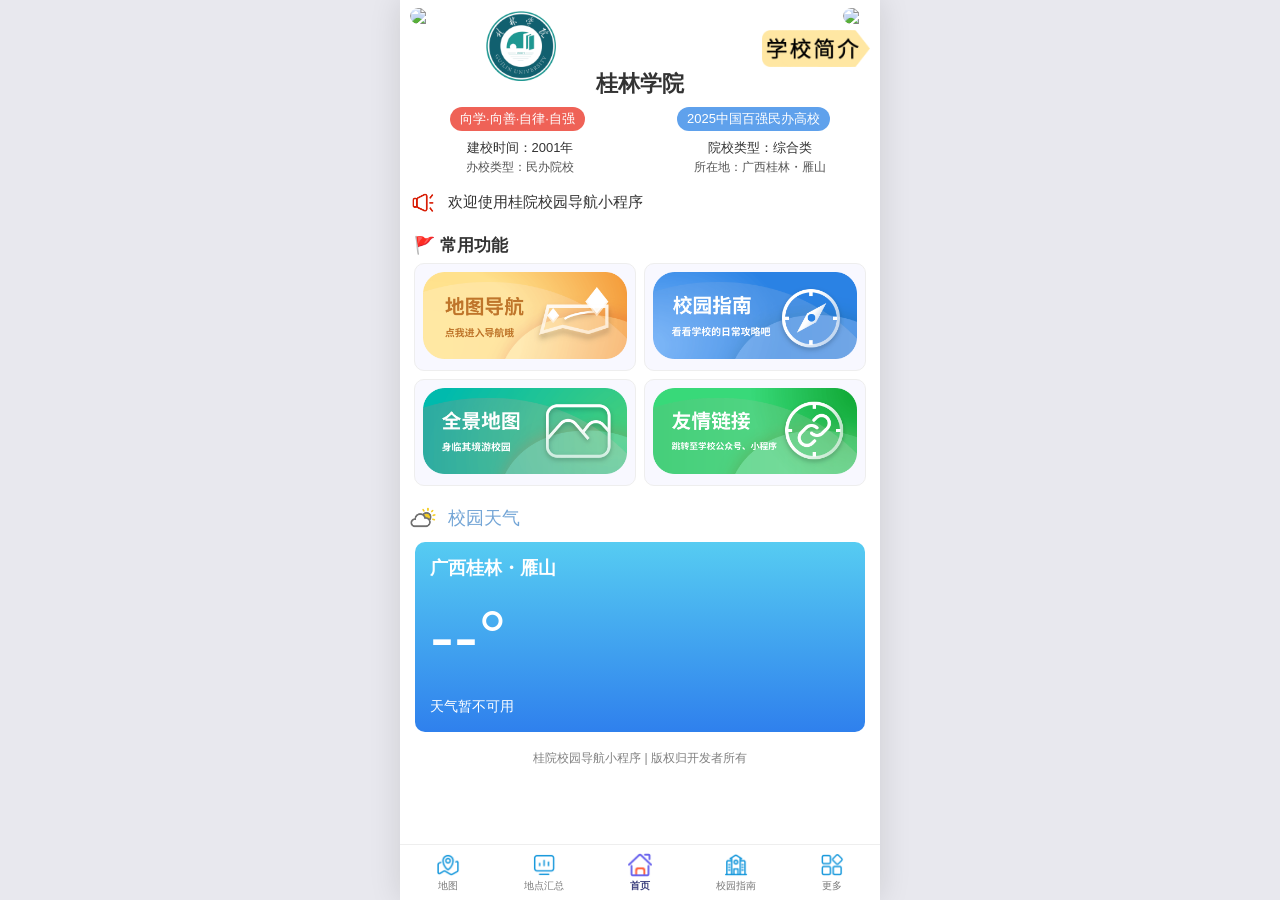
==== index.html @ 1ec39060 "Initial commit" ====
<!DOCTYPE html>
<html lang="zh-CN">
<head>
  <meta charset="UTF-8" />
  <meta name="viewport" content="width=device-width, initial-scale=1.0, maximum-scale=1.0, user-scalable=no" />
  <meta name="theme-color" content="#ffffff" />
  <title>桂院校园导航</title>
  <link rel="stylesheet" href="vendor/leaflet/leaflet.css" />
  <link rel="stylesheet" href="css/style.css" />
</head>
<body>
  <div id="app">
    <!-- ======================= 地图 Tab ======================= -->
    <section class="page page-map" id="page-map">
      <div class="map-top-card">
        <div class="map-top-left">
          <div class="map-field up">
            <span class="dot start"></span>
            <input class="map-input" id="mapStartInput" placeholder="当前地点/起点" readonly />
          </div>
          <div class="map-field">
            <span class="dot end"></span>
            <input class="map-input" id="mapEndInput" placeholder="请选择终点" readonly />
          </div>
        </div>
        <div class="map-top-middle">
          <button class="map-exchange" id="mapExchangeBtn" title="对调起点/终点">
            <img src="https://lbs.gtimg.com/visual/miniprogram-plugin/route-planning/assets/exchange.png" alt="交换" />
          </button>
        </div>
        <div class="map-top-right">
          <button class="map-route-btn" id="mapRouteBtn">路线</button>
        </div>
      </div>

      <!-- 校区切换 + 分类栏（无路线时） -->
      <div class="map-control" id="mapControl">
        <div class="map-campus-wrap" id="mapCampusWrap">
          <button class="picker" id="mapCampusBtn"></button>
        </div>
        <div class="map-categories" id="mapCategories"></div>
      </div>

      <!-- 出行方式（有路线时） -->
      <div class="map-modes" id="mapModes">
        <div class="mode" data-mode="walking">步行</div>
        <div class="mode" data-mode="bicycling">骑行</div>
        <div class="mode" data-mode="driving">驾车</div>
      </div>

      <!-- 地图容器 -->
      <div id="leafletMap"></div>

      <!-- 地图右侧按钮 -->
      <div class="map-right-tools">
        <div class="location" id="mapRestoreBtn" title="还原">
          <img src="assets/images/restore.png" alt="还原" />
        </div>
        <div class="location" id="mapLocationBtn" title="定位">
          <img src="assets/images/location.png" alt="定位" />
        </div>
        <button class="map-layer-toggle" id="mapLayerToggle" title="切换校园示意图/真实地图">示意图</button>
      </div>

      <!-- 底部按钮 -->
      <div class="map-bottom" id="mapBottomBtn"></div>
    </section>

    <!-- ======================= 地点汇总 Tab ======================= -->
    <section class="page page-site" id="page-site">
      <div class="site-campus" id="siteCampusWrap">
        <button class="picker" id="siteCampusBtn"></button>
      </div>
      <div class="site-body">
        <div class="site-left" id="siteLeft"></div>
        <div class="site-right">
          <div class="site-title">
            <img id="siteTitleIcon" src="assets/images/tag.png" alt="" />
            <span id="siteTitleText"></span>
          </div>
          <div class="site-content" id="siteContent"></div>
        </div>
      </div>
    </section>

    <!-- ======================= 首页 Tab ======================= -->
    <section class="page page-home" id="page-home">
      <div class="home-hero">
        <div class="home-swiper" id="homeSwiper"></div>
        <div class="home-hero-badge">
          <img class="home-logo" id="homeLogo" src="" alt="校徽" />
        </div>
        <div class="home-hero-label" id="homeLabel"></div>
        <div class="home-school-name" id="homeSchoolName"></div>
      </div>

      <div class="home-motto" id="homeMotto"></div>

      <div class="home-info" id="homeInfo"></div>

      <div class="home-banner" id="homeBanner"></div>

      <div class="home-card">
        <div class="home-card-title">🚩 常用功能</div>
        <div class="home-functions" id="homeFunctions"></div>
      </div>

      <div class="home-banner" id="homeWeatherTitle"></div>

      <div class="home-card">
        <div class="weather-card" id="weatherCard"></div>
      </div>

      <div class="home-footer" id="homeFooter"></div>
    </section>

    <!-- ======================= 校园指南 Tab ======================= -->
    <section class="page page-school" id="page-school">
      <div class="school-list" id="schoolList"></div>
    </section>

    <!-- ======================= 更多 Tab ======================= -->
    <section class="page page-more" id="page-more">
      <div class="more-wrap">
        <div class="more-profile">
          <div class="more-profile-card">
            <div class="more-avatar"><img src="assets/images/hat.png" alt="头像" /></div>
            <div class="more-info">
              <div class="more-name" id="moreName"></div>
              <div class="more-welcome">欢迎使用校园导航小程序</div>
            </div>
          </div>
        </div>

        <div class="more-menu" id="moreMenu"></div>

        <div class="more-footer">桂院校园导航&ensp;|&ensp;版权归开发者所有</div>
      </div>
    </section>

    <!-- ======================= 子页面（覆盖层） ======================= -->
    <section class="subpage" id="page-search">
      <div class="sub-nav">
        <button class="back" data-back>‹</button>
        <span class="sub-title">搜索地点</span>
      </div>
      <div class="search-root" id="searchRoot"></div>
      <div class="search-history" id="searchHistory"></div>
      <div class="search-result" id="searchResult"></div>
    </section>

    <section class="subpage" id="page-instruction">
      <div class="sub-nav">
        <button class="back" data-back>‹</button>
        <span class="sub-title">使用说明</span>
      </div>
      <div class="instruction-body" id="instructionBody"></div>
    </section>

    <section class="subpage" id="page-introduction">
      <div class="sub-nav">
        <button class="back" data-back>‹</button>
        <span class="sub-title">学校简介</span>
      </div>
      <div class="introduction-body" id="introductionBody"></div>
    </section>

    <section class="subpage" id="page-pano">
      <div class="sub-nav">
        <button class="back" data-back>‹</button>
        <span class="sub-title">全景地图</span>
      </div>
      <div class="pano-body" id="panoBody"></div>
    </section>

    <section class="subpage" id="page-guidance">
      <div class="sub-nav">
        <button class="back" data-back>‹</button>
        <span class="sub-title">校园指南</span>
      </div>
      <div class="guidance-body" id="guidanceBody"></div>
    </section>

    <section class="subpage" id="page-statement">
      <div class="sub-nav">
        <button class="back" data-back>‹</button>
        <span class="sub-title">软件声明</span>
      </div>
      <div class="statement-body" id="statementBody"></div>
    </section>

    <!-- 底部 TabBar -->
    <nav class="tabbar" id="tabbar">
      <a class="tab-item" data-route="#/map">
        <img class="tab-icon" src="assets/images/tabbar/icon_map.png" data-alt="assets/images/tabbar/icon_map_HL.png" alt="地图" /><span>地图</span>
      </a>
      <a class="tab-item" data-route="#/site">
        <img class="tab-icon" src="assets/images/tabbar/icon_collection.png" data-alt="assets/images/tabbar/icon_collection_HL.png" alt="地点汇总" /><span>地点汇总</span>
      </a>
      <a class="tab-item" data-route="#/home">
        <img class="tab-icon" src="assets/images/tabbar/icon_home.png" data-alt="assets/images/tabbar/icon_home_HL.png" alt="首页" /><span>首页</span>
      </a>
      <a class="tab-item" data-route="#/school">
        <img class="tab-icon" src="assets/images/tabbar/icon_school.png" data-alt="assets/images/tabbar/icon_school_HL.png" alt="校园指南" /><span>校园指南</span>
      </a>
      <a class="tab-item" data-route="#/more">
        <img class="tab-icon" src="assets/images/tabbar/icon_more.png" data-alt="assets/images/tabbar/icon_more_HL.png" alt="更多" /><span>更多</span>
      </a>
    </nav>

    <!-- 弹窗 -->
    <div class="modal-mask" id="modalMask">
      <div class="modal" id="modalBox">
        <div class="modal-header">
          <span id="modalTitle"></span>
        </div>
        <div class="modal-body" id="modalBody"></div>
        <div class="modal-footer" id="modalFooter"></div>
      </div>
    </div>

    <!-- 轻提示 toast -->
    <div class="toast" id="toast"></div>
  </div>

  <script src="vendor/leaflet/leaflet.js"></script>
  <script src="js/data.js"></script>
  <script src="js/app.js"></script>
</body>
</html>
---- vendor/leaflet/leaflet.css ----
/* required styles */

.leaflet-pane,
.leaflet-tile,
.leaflet-marker-icon,
.leaflet-marker-shadow,
.leaflet-tile-container,
.leaflet-pane > svg,
.leaflet-pane > canvas,
.leaflet-zoom-box,
.leaflet-image-layer,
.leaflet-layer {
	position: absolute;
	left: 0;
	top: 0;
	}
.leaflet-container {
	overflow: hidden;
	}
.leaflet-tile,
.leaflet-marker-icon,
.leaflet-marker-shadow {
	-webkit-user-select: none;
	   -moz-user-select: none;
	        user-select: none;
	  -webkit-user-drag: none;
	}
/* Prevents IE11 from highlighting tiles in blue */
.leaflet-tile::selection {
	background: transparent;
}
/* Safari renders non-retina tile on retina better with this, but Chrome is worse */
.leaflet-safari .leaflet-tile {
	image-rendering: -webkit-optimize-contrast;
	}
/* hack that prevents hw layers "stretching" when loading new tiles */
.leaflet-safari .leaflet-tile-container {
	width: 1600px;
	height: 1600px;
	-webkit-transform-origin: 0 0;
	}
.leaflet-marker-icon,
.leaflet-marker-shadow {
	display: block;
	}
/* .leaflet-container svg: reset svg max-width decleration shipped in Joomla! (joomla.org) 3.x */
/* .leaflet-container img: map is broken in FF if you have max-width: 100% on tiles */
.leaflet-container .leaflet-overlay-pane svg {
	max-width: none !important;
	max-height: none !important;
	}
.leaflet-container .leaflet-marker-pane img,
.leaflet-container .leaflet-shadow-pane img,
.leaflet-container .leaflet-tile-pane img,
.leaflet-container img.leaflet-image-layer,
.leaflet-container .leaflet-tile {
	max-width: none !important;
	max-height: none !important;
	width: auto;
	padding: 0;
	}

.leaflet-container img.leaflet-tile {
	/* See: https://bugs.chromium.org/p/chromium/issues/detail?id=600120 */
	mix-blend-mode: plus-lighter;
}

.leaflet-container.leaflet-touch-zoom {
	-ms-touch-action: pan-x pan-y;
	touch-action: pan-x pan-y;
	}
.leaflet-container.leaflet-touch-drag {
	-ms-touch-action: pinch-zoom;
	/* Fallback for FF which doesn't support pinch-zoom */
	touch-action: none;
	touch-action: pinch-zoom;
}
.leaflet-container.leaflet-touch-drag.leaflet-touch-zoom {
	-ms-touch-action: none;
	touch-action: none;
}
.leaflet-container {
	-webkit-tap-highlight-color: transparent;
}
.leaflet-container a {
	-webkit-tap-highlight-color: rgba(51, 181, 229, 0.4);
}
.leaflet-tile {
	filter: inherit;
	visibility: hidden;
	}
.leaflet-tile-loaded {
	visibility: inherit;
	}
.leaflet-zoom-box {
	width: 0;
	height: 0;
	-moz-box-sizing: border-box;
	     box-sizing: border-box;
	z-index: 800;
	}
/* workaround for https://bugzilla.mozilla.org/show_bug.cgi?id=888319 */
.leaflet-overlay-pane svg {
	-moz-user-select: none;
	}

.leaflet-pane         { z-index: 400; }

.leaflet-tile-pane    { z-index: 200; }
.leaflet-overlay-pane { z-index: 400; }
.leaflet-shadow-pane  { z-index: 500; }
.leaflet-marker-pane  { z-index: 600; }
.leaflet-tooltip-pane   { z-index: 650; }
.leaflet-popup-pane   { z-index: 700; }

.leaflet-map-pane canvas { z-index: 100; }
.leaflet-map-pane svg    { z-index: 200; }

.leaflet-vml-shape {
	width: 1px;
	height: 1px;
	}
.lvml {
	behavior: url(#default#VML);
	display: inline-block;
	position: absolute;
	}


/* control positioning */

.leaflet-control {
	position: relative;
	z-index: 800;
	pointer-events: visiblePainted; /* IE 9-10 doesn't have auto */
	pointer-events: auto;
	}
.leaflet-top,
.leaflet-bottom {
	position: absolute;
	z-index: 1000;
	pointer-events: none;
	}
.leaflet-top {
	top: 0;
	}
.leaflet-right {
	right: 0;
	}
.leaflet-bottom {
	bottom: 0;
	}
.leaflet-left {
	left: 0;
	}
.leaflet-control {
	float: left;
	clear: both;
	}
.leaflet-right .leaflet-control {
	float: right;
	}
.leaflet-top .leaflet-control {
	margin-top: 10px;
	}
.leaflet-bottom .leaflet-control {
	margin-bottom: 10px;
	}
.leaflet-left .leaflet-control {
	margin-left: 10px;
	}
.leaflet-right .leaflet-control {
	margin-right: 10px;
	}


/* zoom and fade animations */

.leaflet-fade-anim .leaflet-popup {
	opacity: 0;
	-webkit-transition: opacity 0.2s linear;
	   -moz-transition: opacity 0.2s linear;
	        transition: opacity 0.2s linear;
	}
.leaflet-fade-anim .leaflet-map-pane .leaflet-popup {
	opacity: 1;
	}
.leaflet-zoom-animated {
	-webkit-transform-origin: 0 0;
	    -ms-transform-origin: 0 0;
	        transform-origin: 0 0;
	}
svg.leaflet-zoom-animated {
	will-change: transform;
}

.leaflet-zoom-anim .leaflet-zoom-animated {
	-webkit-transition: -webkit-transform 0.25s cubic-bezier(0,0,0.25,1);
	   -moz-transition:    -moz-transform 0.25s cubic-bezier(0,0,0.25,1);
	        transition:         transform 0.25s cubic-bezier(0,0,0.25,1);
	}
.leaflet-zoom-anim .leaflet-tile,
.leaflet-pan-anim .leaflet-tile {
	-webkit-transition: none;
	   -moz-transition: none;
	        transition: none;
	}

.leaflet-zoom-anim .leaflet-zoom-hide {
	visibility: hidden;
	}


/* cursors */

.leaflet-interactive {
	cursor: pointer;
	}
.leaflet-grab {
	cursor: -webkit-grab;
	cursor:    -moz-grab;
	cursor:         grab;
	}
.leaflet-crosshair,
.leaflet-crosshair .leaflet-interactive {
	cursor: crosshair;
	}
.leaflet-popup-pane,
.leaflet-control {
	cursor: auto;
	}
.leaflet-dragging .leaflet-grab,
.leaflet-dragging .leaflet-grab .leaflet-interactive,
.leaflet-dragging .leaflet-marker-draggable {
	cursor: move;
	cursor: -webkit-grabbing;
	cursor:    -moz-grabbing;
	cursor:         grabbing;
	}

/* marker & overlays interactivity */
.leaflet-marker-icon,
.leaflet-marker-shadow,
.leaflet-image-layer,
.leaflet-pane > svg path,
.leaflet-tile-container {
	pointer-events: none;
	}

.leaflet-marker-icon.leaflet-interactive,
.leaflet-image-layer.leaflet-interactive,
.leaflet-pane > svg path.leaflet-interactive,
svg.leaflet-image-layer.leaflet-interactive path {
	pointer-events: visiblePainted; /* IE 9-10 doesn't have auto */
	pointer-events: auto;
	}

/* visual tweaks */

.leaflet-container {
	background: #ddd;
	outline-offset: 1px;
	}
.leaflet-container a {
	color: #0078A8;
	}
.leaflet-zoom-box {
	border: 2px dotted #38f;
	background: rgba(255,255,255,0.5);
	}


/* general typography */
.leaflet-container {
	font-family: "Helvetica Neue", Arial, Helvetica, sans-serif;
	font-size: 12px;
	font-size: 0.75rem;
	line-height: 1.5;
	}


/* general toolbar styles */

.leaflet-bar {
	box-shadow: 0 1px 5px rgba(0,0,0,0.65);
	border-radius: 4px;
	}
.leaflet-bar a {
	background-color: #fff;
	border-bottom: 1px solid #ccc;
	width: 26px;
	height: 26px;
	line-height: 26px;
	display: block;
	text-align: center;
	text-decoration: none;
	color: black;
	}
.leaflet-bar a,
.leaflet-control-layers-toggle {
	background-position: 50% 50%;
	background-repeat: no-repeat;
	display: block;
	}
.leaflet-bar a:hover,
.leaflet-bar a:focus {
	background-color: #f4f4f4;
	}
.leaflet-bar a:first-child {
	border-top-left-radius: 4px;
	border-top-right-radius: 4px;
	}
.leaflet-bar a:last-child {
	border-bottom-left-radius: 4px;
	border-bottom-right-radius: 4px;
	border-bottom: none;
	}
.leaflet-bar a.leaflet-disabled {
	cursor: default;
	background-color: #f4f4f4;
	color: #bbb;
	}

.leaflet-touch .leaflet-bar a {
	width: 30px;
	height: 30px;
	line-height: 30px;
	}
.leaflet-touch .leaflet-bar a:first-child {
	border-top-left-radius: 2px;
	border-top-right-radius: 2px;
	}
.leaflet-touch .leaflet-bar a:last-child {
	border-bottom-left-radius: 2px;
	border-bottom-right-radius: 2px;
	}

/* zoom control */

.leaflet-control-zoom-in,
.leaflet-control-zoom-out {
	font: bold 18px 'Lucida Console', Monaco, monospace;
	text-indent: 1px;
	}

.leaflet-touch .leaflet-control-zoom-in, .leaflet-touch .leaflet-control-zoom-out  {
	font-size: 22px;
	}


/* layers control */

.leaflet-control-layers {
	box-shadow: 0 1px 5px rgba(0,0,0,0.4);
	background: #fff;
	border-radius: 5px;
	}
.leaflet-control-layers-toggle {
	background-image: url(images/layers.png);
	width: 36px;
	height: 36px;
	}
.leaflet-retina .leaflet-control-layers-toggle {
	background-image: url(images/layers-2x.png);
	background-size: 26px 26px;
	}
.leaflet-touch .leaflet-control-layers-toggle {
	width: 44px;
	height: 44px;
	}
.leaflet-control-layers .leaflet-control-layers-list,
.leaflet-control-layers-expanded .leaflet-control-layers-toggle {
	display: none;
	}
.leaflet-control-layers-expanded .leaflet-control-layers-list {
	display: block;
	position: relative;
	}
.leaflet-control-layers-expanded {
	padding: 6px 10px 6px 6px;
	color: #333;
	background: #fff;
	}
.leaflet-control-layers-scrollbar {
	overflow-y: scroll;
	overflow-x: hidden;
	padding-right: 5px;
	}
.leaflet-control-layers-selector {
	margin-top: 2px;
	position: relative;
	top: 1px;
	}
.leaflet-control-layers label {
	display: block;
	font-size: 13px;
	font-size: 1.08333em;
	}
.leaflet-control-layers-separator {
	height: 0;
	border-top: 1px solid #ddd;
	margin: 5px -10px 5px -6px;
	}

/* Default icon URLs */
.leaflet-default-icon-path { /* used only in path-guessing heuristic, see L.Icon.Default */
	background-image: url(images/marker-icon.png);
	}


/* attribution and scale controls */

.leaflet-container .leaflet-control-attribution {
	background: #fff;
	background: rgba(255, 255, 255, 0.8);
	margin: 0;
	}
.leaflet-control-attribution,
.leaflet-control-scale-line {
	padding: 0 5px;
	color: #333;
	line-height: 1.4;
	}
.leaflet-control-attribution a {
	text-decoration: none;
	}
.leaflet-control-attribution a:hover,
.leaflet-control-attribution a:focus {
	text-decoration: underline;
	}
.leaflet-attribution-flag {
	display: inline !important;
	vertical-align: baseline !important;
	width: 1em;
	height: 0.6669em;
	}
.leaflet-left .leaflet-control-scale {
	margin-left: 5px;
	}
.leaflet-bottom .leaflet-control-scale {
	margin-bottom: 5px;
	}
.leaflet-control-scale-line {
	border: 2px solid #777;
	border-top: none;
	line-height: 1.1;
	padding: 2px 5px 1px;
	white-space: nowrap;
	-moz-box-sizing: border-box;
	     box-sizing: border-box;
	background: rgba(255, 255, 255, 0.8);
	text-shadow: 1px 1px #fff;
	}
.leaflet-control-scale-line:not(:first-child) {
	border-top: 2px solid #777;
	border-bottom: none;
	margin-top: -2px;
	}
.leaflet-control-scale-line:not(:first-child):not(:last-child) {
	border-bottom: 2px solid #777;
	}

.leaflet-touch .leaflet-control-attribution,
.leaflet-touch .leaflet-control-layers,
.leaflet-touch .leaflet-bar {
	box-shadow: none;
	}
.leaflet-touch .leaflet-control-layers,
.leaflet-touch .leaflet-bar {
	border: 2px solid rgba(0,0,0,0.2);
	background-clip: padding-box;
	}


/* popup */

.leaflet-popup {
	position: absolute;
	text-align: center;
	margin-bottom: 20px;
	}
.leaflet-popup-content-wrapper {
	padding: 1px;
	text-align: left;
	border-radius: 12px;
	}
.leaflet-popup-content {
	margin: 13px 24px 13px 20px;
	line-height: 1.3;
	font-size: 13px;
	font-size: 1.08333em;
	min-height: 1px;
	}
.leaflet-popup-content p {
	margin: 17px 0;
	margin: 1.3em 0;
	}
.leaflet-popup-tip-container {
	width: 40px;
	height: 20px;
	position: absolute;
	left: 50%;
	margin-top: -1px;
	margin-left: -20px;
	overflow: hidden;
	pointer-events: none;
	}
.leaflet-popup-tip {
	width: 17px;
	height: 17px;
	padding: 1px;

	margin: -10px auto 0;
	pointer-events: auto;

	-webkit-transform: rotate(45deg);
	   -moz-transform: rotate(45deg);
	    -ms-transform: rotate(45deg);
	        transform: rotate(45deg);
	}
.leaflet-popup-content-wrapper,
.leaflet-popup-tip {
	background: white;
	color: #333;
	box-shadow: 0 3px 14px rgba(0,0,0,0.4);
	}
.leaflet-container a.leaflet-popup-close-button {
	position: absolute;
	top: 0;
	right: 0;
	border: none;
	text-align: center;
	width: 24px;
	height: 24px;
	font: 16px/24px Tahoma, Verdana, sans-serif;
	color: #757575;
	text-decoration: none;
	background: transparent;
	}
.leaflet-container a.leaflet-popup-close-button:hover,
.leaflet-container a.leaflet-popup-close-button:focus {
	color: #585858;
	}
.leaflet-popup-scrolled {
	overflow: auto;
	}

.leaflet-oldie .leaflet-popup-content-wrapper {
	-ms-zoom: 1;
	}
.leaflet-oldie .leaflet-popup-tip {
	width: 24px;
	margin: 0 auto;

	-ms-filter: "progid:DXImageTransform.Microsoft.Matrix(M11=0.70710678, M12=0.70710678, M21=-0.70710678, M22=0.70710678)";
	filter: progid:DXImageTransform.Microsoft.Matrix(M11=0.70710678, M12=0.70710678, M21=-0.70710678, M22=0.70710678);
	}

.leaflet-oldie .leaflet-control-zoom,
.leaflet-oldie .leaflet-control-layers,
.leaflet-oldie .leaflet-popup-content-wrapper,
.leaflet-oldie .leaflet-popup-tip {
	border: 1px solid #999;
	}


/* div icon */

.leaflet-div-icon {
	background: #fff;
	border: 1px solid #666;
	}


/* Tooltip */
/* Base styles for the element that has a tooltip */
.leaflet-tooltip {
	position: absolute;
	padding: 6px;
	background-color: #fff;
	border: 1px solid #fff;
	border-radius: 3px;
	color: #222;
	white-space: nowrap;
	-webkit-user-select: none;
	-moz-user-select: none;
	-ms-user-select: none;
	user-select: none;
	pointer-events: none;
	box-shadow: 0 1px 3px rgba(0,0,0,0.4);
	}
.leaflet-tooltip.leaflet-interactive {
	cursor: pointer;
	pointer-events: auto;
	}
.leaflet-tooltip-top:before,
.leaflet-tooltip-bottom:before,
.leaflet-tooltip-left:before,
.leaflet-tooltip-right:before {
	position: absolute;
	pointer-events: none;
	border: 6px solid transparent;
	background: transparent;
	content: "";
	}

/* Directions */

.leaflet-tooltip-bottom {
	margin-top: 6px;
}
.leaflet-tooltip-top {
	margin-top: -6px;
}
.leaflet-tooltip-bottom:before,
.leaflet-tooltip-top:before {
	left: 50%;
	margin-left: -6px;
	}
.leaflet-tooltip-top:before {
	bottom: 0;
	margin-bottom: -12px;
	border-top-color: #fff;
	}
.leaflet-tooltip-bottom:before {
	top: 0;
	margin-top: -12px;
	margin-left: -6px;
	border-bottom-color: #fff;
	}
.leaflet-tooltip-left {
	margin-left: -6px;
}
.leaflet-tooltip-right {
	margin-left: 6px;
}
.leaflet-tooltip-left:before,
.leaflet-tooltip-right:before {
	top: 50%;
	margin-top: -6px;
	}
.leaflet-tooltip-left:before {
	right: 0;
	margin-right: -12px;
	border-left-color: #fff;
	}
.leaflet-tooltip-right:before {
	left: 0;
	margin-left: -12px;
	border-right-color: #fff;
	}

/* Printing */

@media print {
	/* Prevent printers from removing background-images of controls. */
	.leaflet-control {
		-webkit-print-color-adjust: exact;
		print-color-adjust: exact;
		}
	}
---- css/style.css ----
/* ===== 桂院校园导航 · 网页复刻版 样式 ===== */
:root {
  --brand: #56ccf2;
  --brand-deep: #2f80ed;
  --link: #0081ff;
  --menu: #404481;
  --bg: #f3f3f3;
  --line: #e1e1e1;
  --text: #333;
  --muted: gray;
  --tabbar-h: 56px;
}
* { box-sizing: border-box; -webkit-tap-highlight-color: transparent; }
html, body { margin: 0; padding: 0; height: 100%; font-family: -apple-system, "PingFang SC", "Microsoft YaHei", "Helvetica Neue", Arial, sans-serif; color: var(--text); }
body { background: #e8e8ee; }
img { -webkit-user-drag: none; user-select: none; }
button { font-family: inherit; }

#app {
  position: relative;
  width: 100%;
  max-width: 480px;
  height: 100dvh;
  margin: 0 auto;
  background: #fff;
  overflow: hidden;
  box-shadow: 0 0 30px rgba(0,0,0,.12);
}

.page {
  position: absolute;
  inset: 0;
  bottom: var(--tabbar-h);
  overflow-y: auto;
  -webkit-overflow-scrolling: touch;
  display: none;
  background: #fff;
  scroll-behavior: smooth;
}
.page.active { display: block; }
.page::-webkit-scrollbar { width: 0; height: 0; }

/* ===== 底部 TabBar ===== */
.tabbar {
  position: absolute;
  left: 0; right: 0; bottom: 0;
  height: calc(var(--tabbar-h) + env(safe-area-inset-bottom, 0px));
  padding-bottom: env(safe-area-inset-bottom, 0px);
  background: #fff;
  border-top: 1px solid #eee;
  display: flex;
  z-index: 60;
}
.tab-item {
  flex: 1;
  display: flex;
  flex-direction: column;
  align-items: center;
  justify-content: center;
  gap: 2px;
  font-size: 10px;
  color: #7a7a7a;
  text-decoration: none;
  -webkit-user-select: none;
}
.tab-icon { width: 24px; height: 24px; object-fit: contain; }
.tab-item.active { color: var(--menu); font-weight: 600; }

/* ===== 子页覆盖层 ===== */
.subpage {
  position: absolute;
  inset: 0;
  background: #f3f3f3;
  z-index: 50;
  display: none;
  overflow: hidden;
  flex-direction: column;
}
.subpage.active { display: flex; }
.sub-nav {
  height: 50px;
  flex: 0 0 50px;
  background: #fff;
  display: flex;
  align-items: center;
  border-bottom: 1px solid #eee;
  position: relative;
  z-index: 5;
}
.sub-nav .back {
  width: 50px; height: 100%;
  background: none; border: 0;
  font-size: 28px; line-height: 1;
  color: #333; cursor: pointer;
}
.sub-title { font-size: 17px; font-weight: 600; }

/* ===== 通用弹窗 ===== */
.modal-mask {
  position: absolute;
  inset: 0;
  background: rgba(0,0,0,.45);
  display: none;
  align-items: center;
  justify-content: center;
  z-index: 100;
}
.modal-mask.show { display: flex; }
.modal {
  width: 86%;
  max-height: 76%;
  background: #fff;
  border-radius: 12px;
  overflow: hidden;
  display: flex;
  flex-direction: column;
  box-shadow: 0 10px 40px rgba(0,0,0,.3);
  animation: pop .18s ease;
}
@keyframes pop { from { transform: scale(.92); opacity: 0; } to { transform: scale(1); opacity: 1; } }
.modal-header {
  padding: 14px 16px;
  font-size: 17px;
  font-weight: 600;
  border-bottom: 1px solid #eee;
  flex: 0 0 auto;
}
.modal-body { padding: 14px 16px; overflow-y: auto; }
.modal-body img { max-width: 100%; border-radius: 8px; }
.modal-footer {
  display: flex;
  border-top: 1px solid #eee;
  flex: 0 0 auto;
}
.modal-footer .btn {
  flex: 1;
  padding: 12px;
  background: none;
  border: 0;
  font-size: 16px;
  color: var(--link);
  cursor: pointer;
}
.modal-footer .btn + .btn { border-left: 1px solid #eee; }
.modal-footer .btn.primary { color: #fff; background: var(--brand); }
.modal-footer .btn:active { background: #f0f0f0; }

/* ===== Toast ===== */
.toast {
  position: absolute;
  left: 50%;
  top: 45%;
  transform: translate(-50%, -50%);
  background: rgba(0,0,0,.78);
  color: #fff;
  padding: 10px 18px;
  border-radius: 8px;
  font-size: 15px;
  max-width: 78%;
  text-align: center;
  z-index: 120;
  opacity: 0;
  pointer-events: none;
  transition: opacity .2s;
}
.toast.show { opacity: 1; }

/* picker 风格 */
.picker {
  margin: 0 5px;
  padding: 4px 10px;
  background: #f8f8f8;
  border: 1px solid #ddd;
  border-radius: 8px;
  font-size: 14px;
  display: inline-flex;
  align-items: center;
  cursor: pointer;
  min-width: 90px;
}
.picker::after { content: "▾"; margin-left: 6px; color: #888; }

/* ===================== 地图页 ===================== */
.page-map { background: #e9e5df; }
.map-top-card {
  position: absolute;
  top: 0; left: 0; right: 0;
  z-index: 20;
  background: rgba(255,255,255,.98);
  padding: 8px 10px;
  display: flex;
  align-items: center;
  gap: 8px;
  box-shadow: 0 2px 6px rgba(0,0,0,.08);
}
.map-top-left { flex: 1; }
.map-field {
  display: flex;
  align-items: center;
  background: #fff;
  border: 1px solid #dadada;
  border-radius: 6px;
  height: 32px;
  padding: 0 8px;
}
.map-field.up { margin-bottom: 6px; }
.map-field + .map-field { border-top: 0; }
.dot { width: 8px; height: 8px; border-radius: 50%; margin-right: 8px; flex: 0 0 auto; }
.dot.start { background: #07c160; }
.dot.end { background: #fa5151; }
.map-input {
  flex: 1;
  border: 0; outline: 0;
  font-size: 14px;
  color: #333;
  background: transparent;
  padding: 0;
  height: 100%;
  width: 100%;
}
.map-top-middle { flex: 0 0 auto; display: flex; align-items: center; justify-content: center; }
.map-exchange {
  border: 0; background: none; cursor: pointer;
  width: 30px; height: 30px; padding: 0;
}
.map-exchange img { width: 100%; height: 100%; object-fit: contain; }
.map-top-right { flex: 0 0 auto; }
.map-route-btn {
  background: #07c160;
  color: #fff;
  border: 0;
  border-radius: 8px;
  padding: 8px 16px;
  font-size: 15px;
  font-weight: 600;
  cursor: pointer;
}
.map-control {
  position: absolute;
  top: 92px; left: 0; right: 0;
  z-index: 18;
  background: transparent;
}
.map-campus-wrap { display: flex; justify-content: center; padding: 6px 0; }
.map-campus-wrap .picker { background: #fff; }
.map-categories {
  display: flex;
  gap: 8px;
  overflow-x: auto;
  padding: 5px 12px 12px;
  scrollbar-width: none;
}
.map-categories::-webkit-scrollbar { display: none; }
.map-cat {
  flex: 0 0 auto;
  background: rgba(255,255,255,.92);
  border-radius: 18px;
  padding: 7px 14px;
  font-size: 13px;
  color: #333;
  cursor: pointer;
  border: 1px solid #e3e3e3;
}
.map-cat.choose { background: #404481; color: #fff; border-color: #404481; }

.map-modes {
  position: absolute;
  top: 92px; left: 0; right: 0;
  z-index: 18;
  display: none;
  justify-content: center;
  gap: 10px;
  padding: 12px;
}
.map-modes.show { display: flex; }
.map-modes .mode {
  flex: 0 0 auto;
  background: rgba(255,255,255,.94);
  border: 1px solid #ddd;
  border-radius: 18px;
  padding: 7px 16px;
  font-size: 13px;
  cursor: pointer;
}
.map-modes .mode.choose { background: #07c160; color: #fff; border-color: #07c160; }

#leafletMap { position: absolute; inset: 0; z-index: 1; }
.leaflet-container { background: #e9e5df; font-family: inherit; }

.map-right-tools {
  position: absolute;
  right: 12px;
  top: 190px;
  z-index: 20;
  display: flex;
  flex-direction: column;
  gap: 12px;
}
.map-right-tools .location {
  width: 40px; height: 40px;
  background: #fff;
  border-radius: 50%;
  box-shadow: 0 2px 8px rgba(0,0,0,.18);
  display: flex; align-items: center; justify-content: center;
  cursor: pointer;
  overflow: hidden;
}
.map-right-tools .location img { width: 24px; height: 24px; object-fit: contain; }
.map-layer-toggle {
  width: 44px; height: 44px;
  background: #fff;
  border: 0;
  border-radius: 50%;
  box-shadow: 0 2px 8px rgba(0,0,0,.18);
  font-size: 11px; font-weight: 700; color: #2563eb;
  cursor: pointer; line-height: 1.1; padding: 0 4px;
  display: flex; align-items: center; justify-content: center; text-align: center;
}
.map-layer-toggle:active { transform: scale(.94); }
#mapRestoreBtn.hidden { display: none; }

.map-bottom {
  position: absolute;
  left: 0; right: 0;
  bottom: 0;
  z-index: 20;
  background: rgba(255,255,255,.96);
  border-top: 1px solid #eee;
  color: #333;
  text-align: center;
  padding: 13px;
  font-size: 14px;
  cursor: pointer;
}
.leaflet-marker-icon { transition: transform .1s; }
.leaflet-div-icon { background: transparent; border: 0; }

/* Leaflet 气泡 callout 模拟 */
.campus-marker { position: relative; }
.campus-marker .marker-pin {
  width: 26px; height: 26px; border-radius: 50% 50% 50% 0;
  transform: rotate(-45deg);
  background: #2f80ed;
  border: 2px solid #fff;
  box-shadow: 0 2px 5px rgba(0,0,0,.35);
}
.campus-marker.start .marker-pin { background: #07c160; }
.campus-marker.end .marker-pin { background: #fa5151; }
.campus-marker .marker-label {
  position: absolute;
  left: 50%; transform: translateX(-50%);
  top: 30px;
  white-space: nowrap;
  background: rgba(255,255,255,.95);
  border: 1px solid #ccc;
  border-radius: 8px;
  padding: 1px 6px;
  font-size: 10px;
  color: #222;
  pointer-events: none;
  box-shadow: 0 1px 2px rgba(0,0,0,.12);
}

/* Leaflet 控件微调 */
.leaflet-bottom.leaflet-right .leaflet-control-attribution { font-size: 9px; }

/* ===================== 地点汇总页 ===================== */
.page-site { background: #fff; }
.site-campus {
  position: absolute;
  top: 8px; right: 12px;
  z-index: 5;
}
.site-body { display: flex; height: 100%; }
.site-left {
  width: 78px;
  background: #f0f0f0;
  overflow-y: auto;
  flex: 0 0 78px;
}
.site-left .site-cat {
  height: 46px;
  display: flex; align-items: center; justify-content: center;
  font-size: 14px; color: #333;
  cursor: pointer;
  border-left: 6px solid transparent;
}
.site-left .site-cat.choose {
  border-left-color: #404481;
  background: #fff;
  font-weight: 600;
}
.site-right { flex: 1; overflow-y: auto; padding: 10px 6px 90px; }
.site-title {
  display: flex; align-items: center;
  font-size: 18px; font-weight: 600;
  margin: 2px 4px 8px;
}
.site-title img { width: 24px; height: 24px; margin-right: 6px; }
.site-content { display: flex; flex-flow: row wrap; }
.site-card {
  width: 33.33%;
  display: flex; flex-direction: column; align-items: center;
  margin-bottom: 10px; cursor: pointer;
}
.site-card img {
  width: 92px; height: 92px; border-radius: 10px; object-fit: cover;
  background: #eee;
}
.site-card .site-card-name {
  margin-top: 4px; font-size: 12px; color: #333;
  display: flex; align-items: center; max-width: 96px; overflow: hidden;
  text-overflow: ellipsis; white-space: nowrap;
}
.site-card .site-card-name img { width: 14px; height: 14px; margin-right: 3px; }

/* ===================== 首页 ===================== */
.page-home { background: #fff; }
.home-hero { position: relative; padding-top: 8px; }
.home-swiper { overflow-x: auto; scroll-snap-type: x mandatory; display: flex; gap: 10px; padding: 0 10px; }
.home-swiper .slide {
  flex: 0 0 92%;
  scroll-snap-align: center;
  border-radius: 8px; overflow: hidden;
  position: relative;
}
.home-swiper .slide img { width: 100%; display: block; border-radius: 8px; }
.home-swiper-dots {
  display: flex; justify-content: flex-end; gap: 5px; padding: 4px 12px;
}
.home-swiper-dots i {
  width: 6px; height: 6px; border-radius: 50%; background: #ccc;
}
.home-swiper-dots i.on { width: 14px; border-radius: 7px; background: #2adce2; }
.home-hero-badge {
  position: absolute; left: 18%; top: 48%;
  transform: translateY(-50%);
}
.home-logo { width: 70px; height: 70px; object-fit: contain; }
.home-hero-label {
  position: absolute; right: 12px; top: 60%;
  display: flex; align-items: center; justify-content: center;
}
.home-hero-label img { width: 120px; height: auto; object-fit: contain; cursor: pointer; }
.home-school-name {
  text-align: center; font-size: 22px; font-weight: 700; margin-top: 2px;
}
.home-motto { display: flex; justify-content: space-around; padding: 8px 0; }
.home-motto .badge {
  color: #fff; border-radius: 15px; padding: 2px 12px; font-size: 14px;
}
.home-motto .red { background: #ec3b2ecc; }
.home-motto .blue { background: #5fa1ec; }
.home-info {
  display: flex; justify-content: space-around; text-align: center;
  font-size: 14px; padding-bottom: 8px;
}
.home-info .col { display: flex; flex-direction: column; }
.home-banner {
  height: 36px; display: flex; align-items: center; padding-left: 10px;
  font-size: 15px;
}
.home-banner img { width: 26px; height: 26px; margin-right: 12px; object-fit: contain; }
.home-card { padding: 6px 0; }
.home-card-title {
  font-size: 17px; font-weight: 700; padding: 8px 14px 6px;
}
.home-functions {
  display: grid; grid-template-columns: 1fr 1fr; gap: 8px; padding: 0 14px 8px;
}
.home-functions button {
  background: ghostwhite; border: 1px solid #eee; border-radius: 10px;
  padding: 8px; cursor: pointer;
}
.home-functions img { width: 100%; height: auto; border-radius: 6px; }
.weather-card {
  margin: 0 15px; padding: 14px 15px 0; border-radius: 10px;
  height: 190px; background: linear-gradient(to bottom, #56ccf2, #2f80ed);
  color: #fff; position: relative; overflow: hidden;
}
.weather-city { font-size: 18px; font-weight: 700; }
.weather-tmp {
  font-size: 72px; display: flex; align-items: center;
  justify-content: space-between; height: 108px; margin-top: 2px;
}
.weather-tmp .icon { width: 88px; height: 88px; object-fit: contain; }
.weather-info { display: flex; justify-content: space-between; font-size: 14px; margin-top: 8px; }
.weather-wave { position: absolute; left: 0; right: 0; bottom: -22px; height: 70px; opacity: .8; mix-blend-mode: screen; }
.home-footer { text-align: center; font-size: 12px; color: gray; padding: 12px 0 20px; }

/* ===================== 校园指南 Tab ===================== */
.page-school { background: linear-gradient(180deg, #56ccf2, #2f80ed); padding: 20px 14px; }
.school-list {
  background: #fff; border-radius: 16px; overflow: hidden;
  box-shadow: 0 4px 14px rgba(0,0,0,.12);
}
.school-item {
  display: flex; align-items: center; justify-content: space-between;
  min-height: 52px; padding: 0 16px; border-bottom: 1px solid #eee; cursor: pointer;
}
.school-item:last-child { border-bottom: 0; }
.school-item .left { display: flex; align-items: center; gap: 8px; color: #444; font-size: 15px; }
.school-item .arrow { width: 20px; height: 20px; }

/* ===================== 更多 Tab ===================== */
.page-more { background: linear-gradient(180deg, #003cff9c, #80fcdd); padding: 12px; }
.more-wrap { display: flex; flex-direction: column; align-items: center; }
.more-profile { width: 100%; margin: 8px auto; }
.more-profile-card {
  background: #fff; border-radius: 6px; padding: 24px 20px;
  display: flex; align-items: center; gap: 16px;
  border-bottom: 2px solid #2f80ed;
}
.more-avatar { width: 60px; height: 60px; border-radius: 50%; overflow: hidden; }
.more-avatar img { width: 100%; height: 100%; object-fit: cover; }
.more-name { font-size: 20px; font-weight: 600; }
.more-welcome { font-size: 14px; color: gray; margin-top: 4px; }
.more-menu {
  width: 100%; background: #fff; border-radius: 6px; overflow: hidden;
  font-size: 16px; color: #444; margin-bottom: 12px;
}
.more-row {
  display: flex; align-items: center; gap: 12px;
  height: 60px; padding: 0 14px; border-bottom: 1px solid #56ccf2;
  cursor: pointer;
}
.more-row:last-child { border-bottom: 0; }
.more-row img.ic { width: 28px; height: 28px; object-fit: contain; }
.more-row span { flex: 1; }
.more-row img.arrow { width: 20px; height: 20px; }
.more-footer { font-size: 12px; color: #567; text-align: center; margin: 12px 0 30px; }

/* ===================== 子页：搜索 ===================== */
.search-root { display: flex; align-items: center; gap: 8px; padding: 12px; background: #fff; }
.search-root .picker { flex: 0 0 auto; }
.search-input {
  flex: 1; height: 34px; border: 1px solid #aaa; border-radius: 17px;
  padding: 0 16px; font-size: 14px; outline: 0;
}
.search-go {
  flex: 0 0 auto; height: 30px; border-radius: 15px; border: 1px solid #aaa;
  background: #07c160; color: #fff; font-size: 15px; font-weight: 700;
  padding: 0 14px; cursor: pointer;
}
.search-history { padding: 0 30rpx; background: #fff; }
.search-history .headline {
  display: flex; align-items: center; justify-content: space-between;
  font-size: 16px; font-weight: 700; padding: 12px 0;
}
.search-history .headline img { width: 22px; height: 22px; }
.search-history .headline .title { flex: 1; }
.search-chunks { padding: 6px 0 12px; }
.search-chunk {
  display: inline-block; font-size: 12px; line-height: 1;
  padding: 6px 12px; background: #f5f5f5; border: 1px solid #dcdcdc;
  border-radius: 14px; color: #666; margin: 0 8px 10px 0; cursor: pointer;
}
.no-content { text-align: center; color: gray; padding: 16px; }
.search-result { margin: 12px; background: #fff; }
.search-result .headline {
  display: flex; align-items: center; gap: 6px; font-size: 16px; font-weight: 700;
  padding: 10px 0;
}
.search-result .headline img { width: 22px; height: 22px; }
.result-item {
  padding: 12px 4px; border-bottom: 1px solid #eee; cursor: pointer;
  display: flex; flex-direction: column;
}
.result-item .name { font-size: 15px; }
.result-item .alias { color: gray; font-size: 12px; margin-top: 2px; }
.result-empty { color: gray; font-size: 16px; padding: 20px; }

/* ===================== 子页：使用说明 ===================== */
.instruction-body { padding: 14px; background: #f3f3f3; overflow-y: auto; }
.instruction-card { background: #fff; border-radius: 10px; padding: 14px; margin: 4px 0 14px; }
.instruction-h { display: flex; align-items: center; gap: 8px; font-size: 20px; color: #73a5d6; margin-bottom: 10px; }
.instruction-h img { width: 24px; height: 24px; }
.instruction-txt { font-size: 14px; line-height: 22px; color: #444; }
.instruction-row {
  display: flex; border: 1px solid #ccc; border-top: 0; overflow: hidden; margin-top: 12px;
}
.instruction-row.top { border-top: 1px solid #ccc; }
.instruction-row .k {
  width: 50px; display: flex; align-items: center; justify-content: center;
  font-size: 13px; color: #333; border-right: 1px solid #ccc; background: #fafafa;
}
.instruction-row .v { flex: 1; padding: 6px 10px; font-size: 13px; line-height: 22px; color: #444; }
.instruction-btn {
  display: block; width: 200px; margin: 16px auto; padding: 9px; border: 0;
  background: var(--link); color: #fff; border-radius: 6px; font-size: 15px; cursor: pointer;
}

/* ===================== 子页：学校简介 ===================== */
.introduction-body { background: #fff; overflow-y: auto; }
.intro-swiper { overflow-x: auto; scroll-snap-type: x mandatory; display: flex; height: 205px; }
.intro-swiper .slide { flex: 0 0 100%; scroll-snap-align: center; }
.intro-swiper img { width: 100%; height: 100%; object-fit: cover; }
.intro-swiper-dots { display: flex; justify-content: center; gap: 5px; padding: 4px; }
.intro-swiper-dots i { width: 7px; height: 7px; border-radius: 50%; background: #888; }
.intro-swiper-dots i.on { width: 16px; border-radius: 7px; background: #888; }
.intro-nav {
  position: relative; width: 70px; height: 70px; margin: -35px 0 0 calc(100% - 80px);
}
.intro-nav img { width: 70px; height: 70px; }
.intro-title { color: #73a5d6; margin-left: 20px; }
.intro-title .cn { font-size: 32px; font-weight: 600; }
.intro-title .en { font-size: 22px; margin-top: 8px; }
.intro-text { margin: 20px 20px 0; font-size: 15px; line-height: 25px; white-space: pre-wrap; }
.intro-footer { text-align: center; font-size: 12px; color: gray; padding: 20px; }

/* ===================== 子页：全景 ===================== */
.pano-body { position: relative; flex: 1; overflow: hidden; background: #111; }
.pano-viewport { position: absolute; inset: 0; overflow: hidden; }
.pano-img {
  position: absolute; top: 0; height: 100%;
  transition: transform .4s ease;
}
.pano-btns {
  position: absolute; left: 0; right: 0; bottom: 18px;
  display: flex; justify-content: space-around; color: #fff;
}
.pano-btn {
  width: 88px; height: 100px; display: flex; flex-direction: column;
  align-items: center; justify-content: center; gap: 6px; font-weight: 700;
  cursor: pointer; font-size: 13px;
}
.pano-btn img { width: 52px; height: 52px; }
.pano-hint { position: absolute; top: 16px; left: 16px; color: rgba(255,255,255,.9); font-size: 14px; }

/* ===================== 子页：指南详情 ===================== */
.guidance-body { flex: 1; overflow-y: auto; background: #f1f1f1; position: relative; }
.guide-search {
  position: sticky; top: 0; z-index: 5;
  background: #fff; display: flex; align-items: center; gap: 10px; padding: 8px 14px;
}
.guide-search .box {
  flex: 1; background: #f5f5f5; border-radius: 8px; height: 34px;
  display: flex; align-items: center; padding: 0 12px;
}
.guide-search input { flex: 1; border: 0; outline: 0; background: transparent; font-size: 14px; }
.guide-go { background: #39b54a; color: #fff; border: 0; border-radius: 6px; padding: 6px 16px; font-size: 14px; cursor: pointer; }
.guide-item {
  background: #fff; border-radius: 10px; margin: 14px; padding: 16px;
  box-shadow: 0 1px 5px rgba(0,0,0,.06);
}
.guide-item .t { color: #0081ff; font-size: 17px; font-weight: 600; }
.guide-item .c { font-size: 14px; line-height: 22px; color: #444; margin-top: 8px; white-space: pre-wrap; }
.guide-item .imgs { margin-top: 12px; text-align: center; }
.guide-item .imgs img {
  max-width: 100%; max-height: 320px; object-fit: contain; border-radius: 8px; cursor: pointer;
  display: block; margin: 0 auto 8px;
}

/* ===================== 子页：声明 ===================== */
.statement-body { background: #fff; padding: 18px; overflow-y: auto; }
.statement-body .intro-title {
  display: flex; align-items: center; gap: 8px;
  border-bottom: 1px solid #b6b6b6; margin-bottom: 16px; padding-bottom: 10px;
}
.intro-title .t { color: #73a5d6; font-size: 28px; font-weight: 600; }
.intro-title img { width: 28px; height: 28px; }
.statement-body .sec-title {
  display: flex; align-items: center; gap: 6px; color: #73a5d6; font-size: 20px; font-weight: 600;
  margin: 14px 0 8px;
}
.statement-body .sec-title img { width: 22px; height: 22px; }
.statement-line { font-size: 16px; margin-bottom: 4px; color: #333; }
.statement-text { font-size: 15px; line-height: 24px; color: #333; margin: 8px 0; }
.statement-img { width: 100%; max-width: 300px; margin: 8px auto; display: block; }
.statement-footer { text-align: center; color: #566; font-size: 14px; padding-top: 14px; }


/* ===== 首页细节修正 ===== */
.home-hero-label { top: 58%; right: 8px; }
.home-hero-label img { width: 96px !important; height: auto; object-fit: contain; }
.home-motto { flex-wrap: wrap; gap: 6px; padding: 8px 8px; }
.home-motto .badge { font-size: 13px; padding: 3px 10px; }
.home-info-sub { font-size: 12px; color: #555; margin-top: 2px; }

.home-hero-label { position: static !important; top: auto !important; right: auto !important; display: flex; justify-content: flex-end; padding: 6px 10px 0; }
.home-hero-label img { width: 96px !important; height: auto; }


/* ===== 响应式与溢出修正 ===== */
.search-input { flex: 1 1 0 !important; width: 0 !important; min-width: 0 !important; }
.search-root { min-width: 0; }
.home-info { font-size: 13px; }
.home-info .col { flex: 1 1 0; min-width: 0; padding: 0 4px; }
.home-info-sub { font-size: 12px; }
.home-motto { gap: 8px; }
.home-motto .badge { white-space: nowrap; }
.home-hero-label img { width: 108px !important; }
.map-field { min-width: 0; }
.map-input { min-width: 0; }
.map-top-left { min-width: 0; }
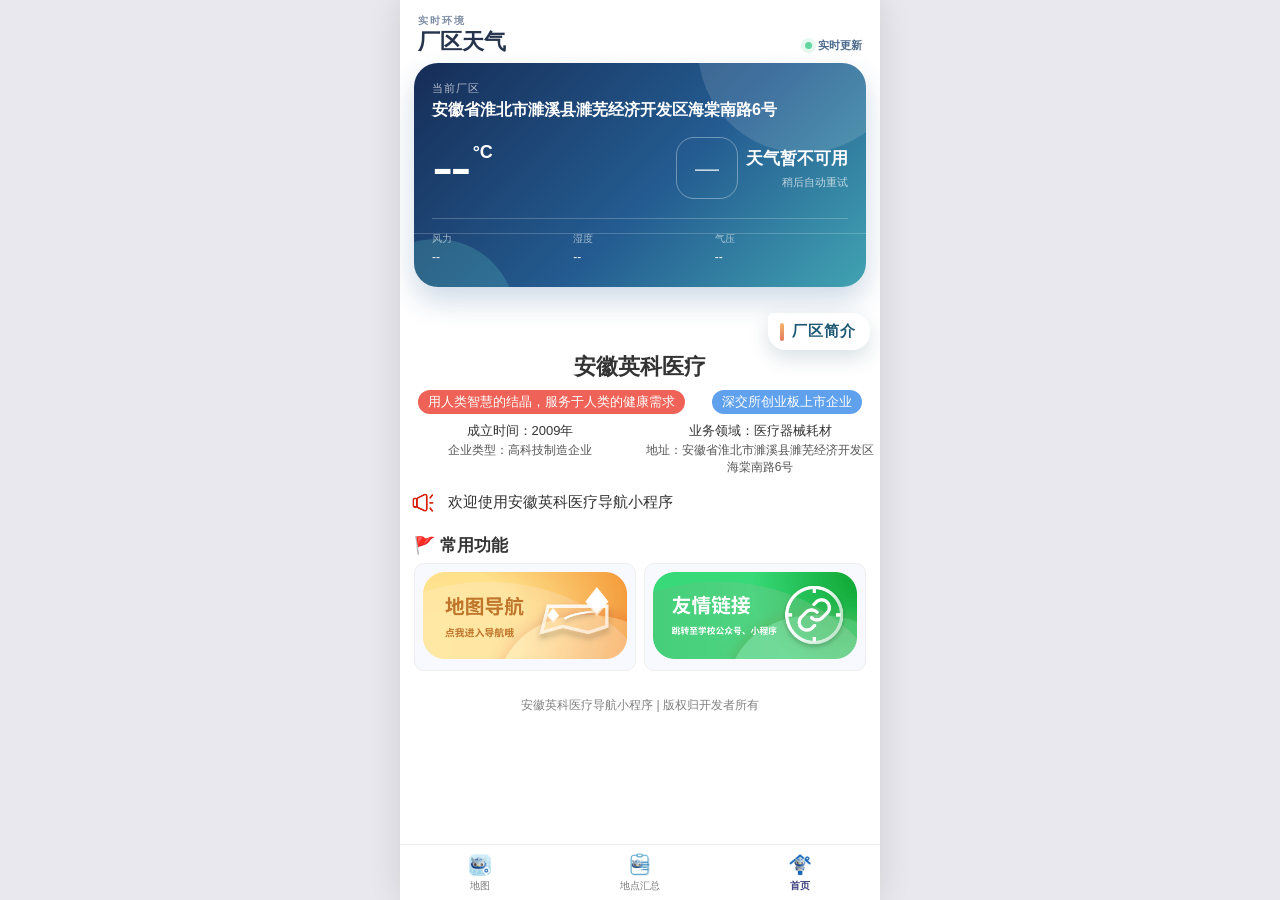
==== commit 2abb9051: "优化厂区导航页面体验" ====
--- a/index.html
+++ b/index.html
@@ -4,7 +4,7 @@
   <meta charset="UTF-8" />
   <meta name="viewport" content="width=device-width, initial-scale=1.0, maximum-scale=1.0, user-scalable=no" />
   <meta name="theme-color" content="#ffffff" />
-  <title>桂院校园导航</title>
+  <title>安徽英科医疗导航</title>
   <link rel="stylesheet" href="vendor/leaflet/leaflet.css" />
   <link rel="stylesheet" href="css/style.css" />
 </head>
@@ -33,7 +33,7 @@
         </div>
       </div>
 
-      <!-- 校区切换 + 分类栏（无路线时） -->
+      <!-- 厂区切换 + 分类栏（无路线时） -->
       <div class="map-control" id="mapControl">
         <div class="map-campus-wrap" id="mapCampusWrap">
           <button class="picker" id="mapCampusBtn"></button>
@@ -59,11 +59,11 @@
         <div class="location" id="mapLocationBtn" title="定位">
           <img src="assets/images/location.png" alt="定位" />
         </div>
-        <button class="map-layer-toggle" id="mapLayerToggle" title="切换校园示意图/真实地图">示意图</button>
+        <button class="map-layer-toggle" id="mapLayerToggle" title="切换厂区示意图/真实地图">示意图</button>
       </div>
 
       <!-- 底部按钮 -->
-      <div class="map-bottom" id="mapBottomBtn"></div>
+      <div class="map-bottom hidden" id="mapBottomBtn"></div>
     </section>
 
     <!-- ======================= 地点汇总 Tab ======================= -->
@@ -85,11 +85,18 @@
 
     <!-- ======================= 首页 Tab ======================= -->
     <section class="page page-home" id="page-home">
+      <section class="home-weather-panel" aria-label="厂区天气">
+        <div class="weather-panel-head">
+          <div>
+            <span class="weather-title-kicker">实时环境</span>
+            <h2>厂区天气</h2>
+          </div>
+          <span class="weather-live"><i></i>实时更新</span>
+        </div>
+        <div class="weather-card" id="weatherCard"></div>
+      </section>
+
       <div class="home-hero">
-        <div class="home-swiper" id="homeSwiper"></div>
-        <div class="home-hero-badge">
-          <img class="home-logo" id="homeLogo" src="" alt="校徽" />
-        </div>
         <div class="home-hero-label" id="homeLabel"></div>
         <div class="home-school-name" id="homeSchoolName"></div>
       </div>
@@ -105,37 +112,7 @@
         <div class="home-functions" id="homeFunctions"></div>
       </div>
 
-      <div class="home-banner" id="homeWeatherTitle"></div>
-
-      <div class="home-card">
-        <div class="weather-card" id="weatherCard"></div>
-      </div>
-
       <div class="home-footer" id="homeFooter"></div>
-    </section>
-
-    <!-- ======================= 校园指南 Tab ======================= -->
-    <section class="page page-school" id="page-school">
-      <div class="school-list" id="schoolList"></div>
-    </section>
-
-    <!-- ======================= 更多 Tab ======================= -->
-    <section class="page page-more" id="page-more">
-      <div class="more-wrap">
-        <div class="more-profile">
-          <div class="more-profile-card">
-            <div class="more-avatar"><img src="assets/images/hat.png" alt="头像" /></div>
-            <div class="more-info">
-              <div class="more-name" id="moreName"></div>
-              <div class="more-welcome">欢迎使用校园导航小程序</div>
-            </div>
-          </div>
-        </div>
-
-        <div class="more-menu" id="moreMenu"></div>
-
-        <div class="more-footer">桂院校园导航&ensp;|&ensp;版权归开发者所有</div>
-      </div>
     </section>
 
     <!-- ======================= 子页面（覆盖层） ======================= -->
@@ -160,7 +137,7 @@
     <section class="subpage" id="page-introduction">
       <div class="sub-nav">
         <button class="back" data-back>‹</button>
-        <span class="sub-title">学校简介</span>
+        <span class="sub-title">厂区简介</span>
       </div>
       <div class="introduction-body" id="introductionBody"></div>
     </section>
@@ -173,22 +150,6 @@
       <div class="pano-body" id="panoBody"></div>
     </section>
 
-    <section class="subpage" id="page-guidance">
-      <div class="sub-nav">
-        <button class="back" data-back>‹</button>
-        <span class="sub-title">校园指南</span>
-      </div>
-      <div class="guidance-body" id="guidanceBody"></div>
-    </section>
-
-    <section class="subpage" id="page-statement">
-      <div class="sub-nav">
-        <button class="back" data-back>‹</button>
-        <span class="sub-title">软件声明</span>
-      </div>
-      <div class="statement-body" id="statementBody"></div>
-    </section>
-
     <!-- 底部 TabBar -->
     <nav class="tabbar" id="tabbar">
       <a class="tab-item" data-route="#/map">
@@ -199,12 +160,6 @@
       </a>
       <a class="tab-item" data-route="#/home">
         <img class="tab-icon" src="assets/images/tabbar/icon_home.png" data-alt="assets/images/tabbar/icon_home_HL.png" alt="首页" /><span>首页</span>
-      </a>
-      <a class="tab-item" data-route="#/school">
-        <img class="tab-icon" src="assets/images/tabbar/icon_school.png" data-alt="assets/images/tabbar/icon_school_HL.png" alt="校园指南" /><span>校园指南</span>
-      </a>
-      <a class="tab-item" data-route="#/more">
-        <img class="tab-icon" src="assets/images/tabbar/icon_more.png" data-alt="assets/images/tabbar/icon_more_HL.png" alt="更多" /><span>更多</span>
       </a>
     </nav>
 
--- a/css/style.css
+++ b/css/style.css
@@ -332,23 +332,45 @@
   font-size: 14px;
   cursor: pointer;
 }
+.map-bottom.hidden { display: none; }
 .leaflet-marker-icon { transition: transform .1s; }
 .leaflet-div-icon { background: transparent; border: 0; }
 
 /* Leaflet 气泡 callout 模拟 */
-.campus-marker { position: relative; }
+.campus-marker { position: relative; width: 40px; height: 46px; }
 .campus-marker .marker-pin {
   width: 26px; height: 26px; border-radius: 50% 50% 50% 0;
   transform: rotate(-45deg);
   background: #2f80ed;
   border: 2px solid #fff;
   box-shadow: 0 2px 5px rgba(0,0,0,.35);
-}
-.campus-marker.start .marker-pin { background: #07c160; }
+  margin-left: 7px;
+}
+.campus-marker.start .marker-pin {
+  position: relative; width: 24px; height: 24px; transform: none; border-radius: 50%; background: #07c160;
+  display: flex; align-items: center; justify-content: center;
+  margin-left: 8px;
+}
+.campus-marker.start .marker-pin::after {
+  content: ''; position: absolute; left: 50%; bottom: -4px; width: 8px; height: 8px;
+  background: #07c160; transform: translateX(-50%) rotate(45deg); z-index: -1;
+}
+.campus-marker.start .marker-label { top: 29px; color: #087b45; border-color: rgba(7, 193, 96, .35); font-weight: 700; }
+.marker-person { position: absolute; inset: 0; }
+.marker-person::before {
+  content: ''; position: absolute; left: 50%; top: 4px; width: 6px; height: 6px;
+  transform: translateX(-50%);
+  border-radius: 50%; background: #fff;
+}
+.marker-person::after {
+  content: ''; position: absolute; left: 50%; top: 11px; width: 11px; height: 8px;
+  transform: translateX(-50%);
+  border-radius: 8px 8px 5px 5px; background: #fff;
+}
 .campus-marker.end .marker-pin { background: #fa5151; }
 .campus-marker .marker-label {
   position: absolute;
-  left: 50%; transform: translateX(-50%);
+  left: 20px; transform: translateX(-50%);
   top: 30px;
   white-space: nowrap;
   background: rgba(255,255,255,.95);
@@ -417,31 +439,18 @@
 /* ===================== 首页 ===================== */
 .page-home { background: #fff; }
 .home-hero { position: relative; padding-top: 8px; }
-.home-swiper { overflow-x: auto; scroll-snap-type: x mandatory; display: flex; gap: 10px; padding: 0 10px; }
-.home-swiper .slide {
-  flex: 0 0 92%;
-  scroll-snap-align: center;
-  border-radius: 8px; overflow: hidden;
-  position: relative;
-}
-.home-swiper .slide img { width: 100%; display: block; border-radius: 8px; }
-.home-swiper-dots {
-  display: flex; justify-content: flex-end; gap: 5px; padding: 4px 12px;
-}
-.home-swiper-dots i {
-  width: 6px; height: 6px; border-radius: 50%; background: #ccc;
-}
-.home-swiper-dots i.on { width: 14px; border-radius: 7px; background: #2adce2; }
-.home-hero-badge {
-  position: absolute; left: 18%; top: 48%;
-  transform: translateY(-50%);
-}
-.home-logo { width: 70px; height: 70px; object-fit: contain; }
 .home-hero-label {
   position: absolute; right: 12px; top: 60%;
   display: flex; align-items: center; justify-content: center;
-}
-.home-hero-label img { width: 120px; height: auto; object-fit: contain; cursor: pointer; }
+  gap: 8px; color: #1c5874; font-size: 15px; font-weight: 700; letter-spacing: 1px; cursor: pointer;
+  background: rgba(255, 255, 255, .88); border: 1px solid rgba(255, 255, 255, .95);
+  border-radius: 5px 18px 18px 18px; padding: 8px 13px 8px 11px;
+  box-shadow: 0 8px 20px rgba(21, 66, 93, .16); backdrop-filter: blur(8px);
+}
+.home-hero-label::before {
+  content: ''; width: 4px; height: 18px; border-radius: 3px;
+  background: linear-gradient(#f6b56c, #e47b5c);
+}
 .home-school-name {
   text-align: center; font-size: 22px; font-weight: 700; margin-top: 2px;
 }
@@ -473,62 +482,62 @@
   padding: 8px; cursor: pointer;
 }
 .home-functions img { width: 100%; height: auto; border-radius: 6px; }
+.home-weather-panel { margin: 0 14px 16px; padding-top: 16px; }
+.weather-panel-head {
+  display: flex; align-items: flex-end; justify-content: space-between;
+  padding: 0 4px 10px;
+}
+.weather-title-kicker {
+  display: block; color: #7d8ca5; font-size: 10px; font-weight: 700;
+  letter-spacing: 2px; line-height: 1;
+}
+.weather-panel-head h2 { margin: 5px 0 0; color: #26344d; font-size: 22px; line-height: 1; }
+.weather-live {
+  display: inline-flex; align-items: center; gap: 6px; color: #4d6b8d;
+  font-size: 11px; font-weight: 600; white-space: nowrap;
+}
+.weather-live i {
+  width: 7px; height: 7px; border-radius: 50%; background: #63d6a0;
+  box-shadow: 0 0 0 4px rgba(99, 214, 160, .16);
+}
 .weather-card {
-  margin: 0 15px; padding: 14px 15px 0; border-radius: 10px;
-  height: 190px; background: linear-gradient(to bottom, #56ccf2, #2f80ed);
-  color: #fff; position: relative; overflow: hidden;
-}
-.weather-city { font-size: 18px; font-weight: 700; }
-.weather-tmp {
-  font-size: 72px; display: flex; align-items: center;
-  justify-content: space-between; height: 108px; margin-top: 2px;
-}
-.weather-tmp .icon { width: 88px; height: 88px; object-fit: contain; }
-.weather-info { display: flex; justify-content: space-between; font-size: 14px; margin-top: 8px; }
-.weather-wave { position: absolute; left: 0; right: 0; bottom: -22px; height: 70px; opacity: .8; mix-blend-mode: screen; }
+  min-height: 224px; margin: 0; padding: 18px 18px 16px; border-radius: 24px;
+  background: linear-gradient(135deg, #162d57 0%, #245c91 55%, #41a3b2 100%);
+  color: #fff; position: relative; overflow: hidden; isolation: isolate;
+  box-shadow: 0 14px 28px rgba(36, 92, 145, .22);
+}
+.weather-card::before,
+.weather-card::after {
+  content: ''; position: absolute; border-radius: 50%; pointer-events: none; z-index: -1;
+}
+.weather-card::before {
+  width: 210px; height: 210px; top: -120px; right: -42px;
+  background: rgba(255, 255, 255, .13);
+}
+.weather-card::after {
+  width: 160px; height: 160px; bottom: -112px; left: -58px;
+  background: rgba(116, 235, 216, .18);
+}
+.weather-card-content { position: relative; z-index: 1; }
+.weather-location { display: flex; flex-direction: column; gap: 4px; }
+.weather-label { color: rgba(255, 255, 255, .68); font-size: 11px; letter-spacing: 1px; }
+.weather-location strong { font-size: 16px; font-weight: 600; }
+.weather-summary { display: flex; align-items: center; justify-content: space-between; margin-top: 16px; }
+.weather-temp { display: flex; align-items: flex-start; line-height: .9; }
+.weather-temp span { font-size: 64px; font-weight: 300; letter-spacing: -3px; }
+.weather-temp sup { margin: 5px 0 0 4px; font-size: 18px; font-weight: 600; }
+.weather-condition { display: flex; align-items: center; gap: 8px; }
+.weather-condition .icon { width: 62px; height: 62px; object-fit: contain; filter: drop-shadow(0 5px 8px rgba(0, 0, 0, .15)); }
+.weather-empty-icon { display: flex; align-items: center; justify-content: center; width: 62px; height: 62px; border: 1px solid rgba(255,255,255,.35); border-radius: 18px; color: rgba(255,255,255,.75); font-size: 24px; }
+.weather-condition-copy { display: flex; flex-direction: column; gap: 5px; text-align: right; }
+.weather-condition-copy strong { font-size: 17px; font-weight: 600; }
+.weather-condition-copy span { color: rgba(255,255,255,.68); font-size: 11px; }
+.weather-info { display: grid; grid-template-columns: repeat(3, 1fr); gap: 8px; margin-top: 19px; padding-top: 13px; border-top: 1px solid rgba(255,255,255,.22); }
+.weather-metric { display: flex; flex-direction: column; gap: 4px; min-width: 0; }
+.weather-metric span { color: rgba(255,255,255,.58); font-size: 10px; }
+.weather-metric strong { overflow: hidden; color: rgba(255,255,255,.95); font-size: 12px; font-weight: 500; text-overflow: ellipsis; white-space: nowrap; }
+.weather-wave { position: absolute; left: -4%; right: -4%; bottom: -30px; z-index: 0; width: 108%; height: 84px; opacity: .26; mix-blend-mode: screen; }
 .home-footer { text-align: center; font-size: 12px; color: gray; padding: 12px 0 20px; }
-
-/* ===================== 校园指南 Tab ===================== */
-.page-school { background: linear-gradient(180deg, #56ccf2, #2f80ed); padding: 20px 14px; }
-.school-list {
-  background: #fff; border-radius: 16px; overflow: hidden;
-  box-shadow: 0 4px 14px rgba(0,0,0,.12);
-}
-.school-item {
-  display: flex; align-items: center; justify-content: space-between;
-  min-height: 52px; padding: 0 16px; border-bottom: 1px solid #eee; cursor: pointer;
-}
-.school-item:last-child { border-bottom: 0; }
-.school-item .left { display: flex; align-items: center; gap: 8px; color: #444; font-size: 15px; }
-.school-item .arrow { width: 20px; height: 20px; }
-
-/* ===================== 更多 Tab ===================== */
-.page-more { background: linear-gradient(180deg, #003cff9c, #80fcdd); padding: 12px; }
-.more-wrap { display: flex; flex-direction: column; align-items: center; }
-.more-profile { width: 100%; margin: 8px auto; }
-.more-profile-card {
-  background: #fff; border-radius: 6px; padding: 24px 20px;
-  display: flex; align-items: center; gap: 16px;
-  border-bottom: 2px solid #2f80ed;
-}
-.more-avatar { width: 60px; height: 60px; border-radius: 50%; overflow: hidden; }
-.more-avatar img { width: 100%; height: 100%; object-fit: cover; }
-.more-name { font-size: 20px; font-weight: 600; }
-.more-welcome { font-size: 14px; color: gray; margin-top: 4px; }
-.more-menu {
-  width: 100%; background: #fff; border-radius: 6px; overflow: hidden;
-  font-size: 16px; color: #444; margin-bottom: 12px;
-}
-.more-row {
-  display: flex; align-items: center; gap: 12px;
-  height: 60px; padding: 0 14px; border-bottom: 1px solid #56ccf2;
-  cursor: pointer;
-}
-.more-row:last-child { border-bottom: 0; }
-.more-row img.ic { width: 28px; height: 28px; object-fit: contain; }
-.more-row span { flex: 1; }
-.more-row img.arrow { width: 20px; height: 20px; }
-.more-footer { font-size: 12px; color: #567; text-align: center; margin: 12px 0 30px; }
 
 /* ===================== 子页：搜索 ===================== */
 .search-root { display: flex; align-items: center; gap: 8px; padding: 12px; background: #fff; }
@@ -590,7 +599,7 @@
   background: var(--link); color: #fff; border-radius: 6px; font-size: 15px; cursor: pointer;
 }
 
-/* ===================== 子页：学校简介 ===================== */
+/* ===================== 子页：厂区简介 ===================== */
 .introduction-body { background: #fff; overflow-y: auto; }
 .intro-swiper { overflow-x: auto; scroll-snap-type: x mandatory; display: flex; height: 205px; }
 .intro-swiper .slide { flex: 0 0 100%; scroll-snap-align: center; }
@@ -602,9 +611,23 @@
   position: relative; width: 70px; height: 70px; margin: -35px 0 0 calc(100% - 80px);
 }
 .intro-nav img { width: 70px; height: 70px; }
-.intro-title { color: #73a5d6; margin-left: 20px; }
-.intro-title .cn { font-size: 32px; font-weight: 600; }
-.intro-title .en { font-size: 22px; margin-top: 8px; }
+.intro-title {
+  position: relative; overflow: hidden; margin: 0 16px; padding: 22px 20px 18px;
+  color: #173b55; border-radius: 0 0 22px 22px;
+  background: linear-gradient(135deg, #f3f8f8 0%, #e5f1f2 100%);
+  box-shadow: 0 10px 22px rgba(31, 82, 103, .09);
+}
+.intro-title::after {
+  content: ''; position: absolute; width: 150px; height: 150px; right: -72px; top: -78px;
+  border: 1px solid rgba(61, 148, 157, .22); border-radius: 50%;
+  box-shadow: 0 0 0 16px rgba(61, 148, 157, .05), 0 0 0 32px rgba(61, 148, 157, .04);
+}
+.intro-kicker { display: block; color: #5b9298; font-size: 10px; font-weight: 700; letter-spacing: 3px; }
+.intro-title .cn { margin-top: 7px; font-size: 32px; font-weight: 700; letter-spacing: 2px; }
+.intro-accent { width: 38px; height: 4px; margin: 12px 0 14px; border-radius: 2px; background: linear-gradient(90deg, #efaa62, #5bb8ad); }
+.intro-company { display: flex; flex-direction: column; gap: 3px; color: #527083; }
+.intro-company span:first-child { font-size: 15px; font-weight: 600; }
+.intro-company span:last-child { font-size: 12px; letter-spacing: .5px; }
 .intro-text { margin: 20px 20px 0; font-size: 15px; line-height: 25px; white-space: pre-wrap; }
 .intro-footer { text-align: center; font-size: 12px; color: gray; padding: 20px; }
 
@@ -627,58 +650,13 @@
 .pano-btn img { width: 52px; height: 52px; }
 .pano-hint { position: absolute; top: 16px; left: 16px; color: rgba(255,255,255,.9); font-size: 14px; }
 
-/* ===================== 子页：指南详情 ===================== */
-.guidance-body { flex: 1; overflow-y: auto; background: #f1f1f1; position: relative; }
-.guide-search {
-  position: sticky; top: 0; z-index: 5;
-  background: #fff; display: flex; align-items: center; gap: 10px; padding: 8px 14px;
-}
-.guide-search .box {
-  flex: 1; background: #f5f5f5; border-radius: 8px; height: 34px;
-  display: flex; align-items: center; padding: 0 12px;
-}
-.guide-search input { flex: 1; border: 0; outline: 0; background: transparent; font-size: 14px; }
-.guide-go { background: #39b54a; color: #fff; border: 0; border-radius: 6px; padding: 6px 16px; font-size: 14px; cursor: pointer; }
-.guide-item {
-  background: #fff; border-radius: 10px; margin: 14px; padding: 16px;
-  box-shadow: 0 1px 5px rgba(0,0,0,.06);
-}
-.guide-item .t { color: #0081ff; font-size: 17px; font-weight: 600; }
-.guide-item .c { font-size: 14px; line-height: 22px; color: #444; margin-top: 8px; white-space: pre-wrap; }
-.guide-item .imgs { margin-top: 12px; text-align: center; }
-.guide-item .imgs img {
-  max-width: 100%; max-height: 320px; object-fit: contain; border-radius: 8px; cursor: pointer;
-  display: block; margin: 0 auto 8px;
-}
-
-/* ===================== 子页：声明 ===================== */
-.statement-body { background: #fff; padding: 18px; overflow-y: auto; }
-.statement-body .intro-title {
-  display: flex; align-items: center; gap: 8px;
-  border-bottom: 1px solid #b6b6b6; margin-bottom: 16px; padding-bottom: 10px;
-}
-.intro-title .t { color: #73a5d6; font-size: 28px; font-weight: 600; }
-.intro-title img { width: 28px; height: 28px; }
-.statement-body .sec-title {
-  display: flex; align-items: center; gap: 6px; color: #73a5d6; font-size: 20px; font-weight: 600;
-  margin: 14px 0 8px;
-}
-.statement-body .sec-title img { width: 22px; height: 22px; }
-.statement-line { font-size: 16px; margin-bottom: 4px; color: #333; }
-.statement-text { font-size: 15px; line-height: 24px; color: #333; margin: 8px 0; }
-.statement-img { width: 100%; max-width: 300px; margin: 8px auto; display: block; }
-.statement-footer { text-align: center; color: #566; font-size: 14px; padding-top: 14px; }
-
-
 /* ===== 首页细节修正 ===== */
 .home-hero-label { top: 58%; right: 8px; }
-.home-hero-label img { width: 96px !important; height: auto; object-fit: contain; }
 .home-motto { flex-wrap: wrap; gap: 6px; padding: 8px 8px; }
 .home-motto .badge { font-size: 13px; padding: 3px 10px; }
 .home-info-sub { font-size: 12px; color: #555; margin-top: 2px; }
 
-.home-hero-label { position: static !important; top: auto !important; right: auto !important; display: flex; justify-content: flex-end; padding: 6px 10px 0; }
-.home-hero-label img { width: 96px !important; height: auto; }
+.home-hero-label { position: static !important; top: auto !important; right: auto !important; width: fit-content; margin: 2px 10px 0 auto; padding: 8px 13px 8px 11px; }
 
 
 /* ===== 响应式与溢出修正 ===== */
@@ -689,7 +667,6 @@
 .home-info-sub { font-size: 12px; }
 .home-motto { gap: 8px; }
 .home-motto .badge { white-space: nowrap; }
-.home-hero-label img { width: 108px !important; }
 .map-field { min-width: 0; }
 .map-input { min-width: 0; }
 .map-top-left { min-width: 0; }
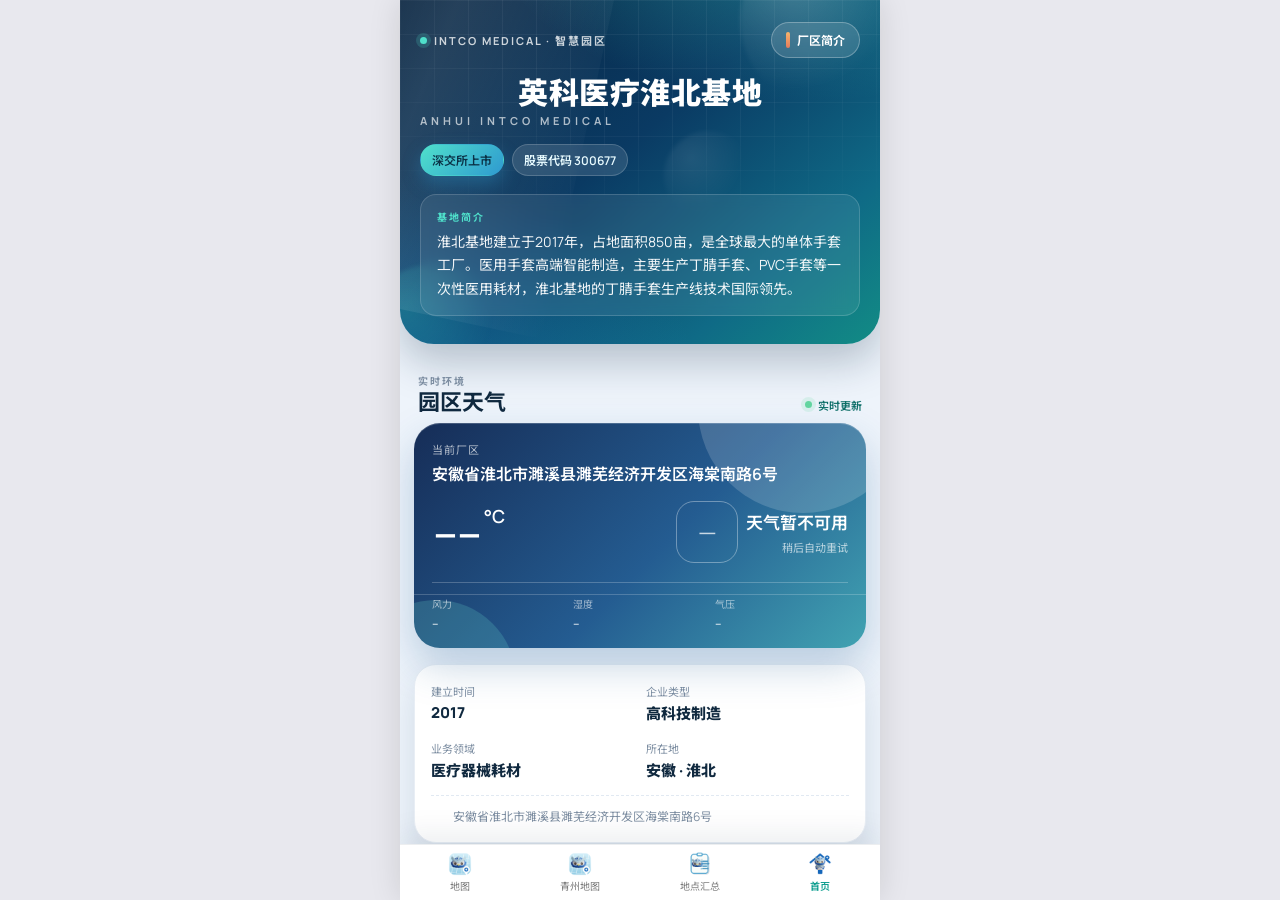
==== commit bfb3c3c6: "新增青州地图定位跟随与陀螺仪罗盘方向指示" ====
--- a/index.html
+++ b/index.html
@@ -3,8 +3,11 @@
 <head>
   <meta charset="UTF-8" />
   <meta name="viewport" content="width=device-width, initial-scale=1.0, maximum-scale=1.0, user-scalable=no" />
-  <meta name="theme-color" content="#ffffff" />
+  <meta name="theme-color" content="#0b2a45" />
   <title>安徽英科医疗导航</title>
+  <link rel="preconnect" href="https://fonts.googleapis.com" />
+  <link rel="preconnect" href="https://fonts.gstatic.com" crossorigin />
+  <link rel="stylesheet" href="https://fonts.googleapis.com/css2?family=Manrope:wght@500;700;800&family=Noto+Sans+SC:wght@400;500;700;900&display=swap" />
   <link rel="stylesheet" href="vendor/leaflet/leaflet.css" />
   <link rel="stylesheet" href="css/style.css" />
 </head>
@@ -66,17 +69,76 @@
       <div class="map-bottom hidden" id="mapBottomBtn"></div>
     </section>
 
+    <!-- ======================= 青州地图模块（可整段删除） ======================= -->
+    <section class="page page-qingzhou-map" id="page-qingzhou-map">
+      <div class="map-top-card qingzhou-map-top-card">
+        <div class="map-top-left">
+          <div class="map-field up">
+            <span class="dot start"></span>
+            <input class="map-input" value="" placeholder="当前位置" readonly />
+          </div>
+          <div class="map-field">
+            <span class="dot end"></span>
+            <input class="map-input" id="qingzhouMapEndInput" placeholder="请选择终点" readonly />
+          </div>
+        </div>
+        <div class="map-top-middle">
+          <button class="map-exchange" id="qingzhouMapExchangeBtn" title="对调起点/终点">
+            <img src="https://lbs.gtimg.com/visual/miniprogram-plugin/route-planning/assets/exchange.png" alt="交换" />
+          </button>
+        </div>
+        <div class="map-top-right">
+          <button class="map-route-btn" id="qingzhouMapRouteBtn">路线</button>
+        </div>
+      </div>
+
+      <div class="map-control qingzhou-map-control">
+        <div class="map-campus-wrap">
+          <button class="picker" type="button">地图</button>
+        </div>
+      </div>
+
+      <div id="qingzhouMap"></div>
+
+      <div class="map-right-tools qingzhou-map-tools">
+        <div class="location" id="qingzhouMapRestoreBtn" title="还原">
+          <img src="assets/images/restore.png" alt="还原" />
+        </div>
+        <div class="location" id="qingzhouMapLocationBtn" title="定位">
+          <img src="assets/images/location.png" alt="定位" />
+        </div>
+        <button class="map-layer-toggle" id="qingzhouMapLayerToggle" title="显示或隐藏厂区贴图">隐藏贴图</button>
+      </div>
+
+      <!-- 青州罗盘（陀螺仪方向指示） -->
+      <div class="qingzhou-compass" id="qingzhouCompass" title="陀螺仪方向">
+        <div class="qingzhou-compass-arrow" id="qingzhouCompassArrow">▲</div>
+        <div class="qingzhou-compass-deg" id="qingzhouCompassDeg">--°</div>
+      </div>
+    </section>
+
     <!-- ======================= 地点汇总 Tab ======================= -->
     <section class="page page-site" id="page-site">
-      <div class="site-campus" id="siteCampusWrap">
-        <button class="picker" id="siteCampusBtn"></button>
+      <div class="site-head">
+        <div class="site-head-bg"></div>
+        <div class="site-head-content">
+          <div class="site-head-meta">
+            <span class="site-eyebrow">FACILITY DIRECTORY</span>
+            <h1 class="site-head-title">厂区点位导航</h1>
+            <p class="site-head-sub">按分类浏览厂区全部设施</p>
+          </div>
+          <div class="site-campus" id="siteCampusWrap">
+            <button class="picker" id="siteCampusBtn"></button>
+          </div>
+        </div>
       </div>
       <div class="site-body">
         <div class="site-left" id="siteLeft"></div>
         <div class="site-right">
           <div class="site-title">
             <img id="siteTitleIcon" src="assets/images/tag.png" alt="" />
-            <span id="siteTitleText"></span>
+            <span class="site-title-name" id="siteTitleText"></span>
+            <span class="site-title-count" id="siteTitleCount"></span>
           </div>
           <div class="site-content" id="siteContent"></div>
         </div>
@@ -85,30 +147,39 @@
 
     <!-- ======================= 首页 Tab ======================= -->
     <section class="page page-home" id="page-home">
-      <section class="home-weather-panel" aria-label="厂区天气">
+      <div class="home-hero">
+        <div class="hero-bg"></div>
+        <span class="hero-orb orb-a"></span>
+        <span class="hero-orb orb-b"></span>
+        <span class="hero-orb orb-c"></span>
+        <div class="hero-shine"></div>
+        <div class="hero-top">
+          <span class="hero-eyebrow"><i></i>INTCO MEDICAL · 智慧园区</span>
+          <button class="hero-link" id="homeLabel" type="button"><i></i><span>厂区简介</span></button>
+        </div>
+        <h1 class="home-school-name" id="homeSchoolName"></h1>
+        <div class="home-english" id="homeEnglish"></div>
+        <div class="hero-tags" id="homeTags"></div>
+        <div class="hero-quote" id="homeMotto"></div>
+      </div>
+
+      <section class="home-weather-panel" aria-label="园区天气">
         <div class="weather-panel-head">
           <div>
             <span class="weather-title-kicker">实时环境</span>
-            <h2>厂区天气</h2>
+            <h2>园区天气</h2>
           </div>
           <span class="weather-live"><i></i>实时更新</span>
         </div>
         <div class="weather-card" id="weatherCard"></div>
       </section>
 
-      <div class="home-hero">
-        <div class="home-hero-label" id="homeLabel"></div>
-        <div class="home-school-name" id="homeSchoolName"></div>
-      </div>
-
-      <div class="home-motto" id="homeMotto"></div>
-
       <div class="home-info" id="homeInfo"></div>
 
       <div class="home-banner" id="homeBanner"></div>
 
       <div class="home-card">
-        <div class="home-card-title">🚩 常用功能</div>
+        <div class="home-card-title"><span class="title-ic">⚡</span>常用功能</div>
         <div class="home-functions" id="homeFunctions"></div>
       </div>
 
@@ -154,6 +225,10 @@
     <nav class="tabbar" id="tabbar">
       <a class="tab-item" data-route="#/map">
         <img class="tab-icon" src="assets/images/tabbar/icon_map.png" data-alt="assets/images/tabbar/icon_map_HL.png" alt="地图" /><span>地图</span>
+      </a>
+      <!-- 青州地图入口（可与上方青州地图模块一起删除） -->
+      <a class="tab-item" data-route="#/qingzhou-map">
+        <img class="tab-icon" src="assets/images/tabbar/icon_map.png" data-alt="assets/images/tabbar/icon_map_HL.png" alt="青州地图" /><span>青州地图</span>
       </a>
       <a class="tab-item" data-route="#/site">
         <img class="tab-icon" src="assets/images/tabbar/icon_collection.png" data-alt="assets/images/tabbar/icon_collection_HL.png" alt="地点汇总" /><span>地点汇总</span>
--- a/css/style.css
+++ b/css/style.css
@@ -1,4 +1,3 @@
-/* ===== 桂院校园导航 · 网页复刻版 样式 ===== */
 :root {
   --brand: #56ccf2;
   --brand-deep: #2f80ed;
@@ -127,6 +126,13 @@
 }
 .modal-body { padding: 14px 16px; overflow-y: auto; }
 .modal-body img { max-width: 100%; border-radius: 8px; }
+.site-modal-kicker { color: #2a8b87; font-size: 10px; font-weight: 700; letter-spacing: 2px; }
+.site-modal-title { margin-top: 5px; color: #173b55; font-size: 24px; font-weight: 700; }
+.site-modal-alias { margin-top: 6px; color: #6e8791; font-size: 12px; }
+.site-modal-desc { margin-top: 16px; padding: 13px 14px; color: #405b66; background: #f2f8f7; border-left: 3px solid #5bb8ad; border-radius: 4px 12px 12px 4px; font-size: 14px; line-height: 1.8; white-space: pre-wrap; }
+.voice-btn { display: inline-flex; align-items: center; gap: 7px; margin-top: 16px; padding: 9px 14px; color: #fff; background: linear-gradient(135deg, #2a9c8e, #1f7081); border: 0; border-radius: 20px; font-size: 13px; font-weight: 600; cursor: pointer; box-shadow: 0 6px 14px rgba(31, 112, 129, .2); }
+.voice-btn span { font-size: 11px; }
+.voice-btn.playing { background: linear-gradient(135deg, #e48762, #c85d5d); }
 .modal-footer {
   display: flex;
   border-top: 1px solid #eee;
@@ -144,6 +150,151 @@
 .modal-footer .btn + .btn { border-left: 1px solid #eee; }
 .modal-footer .btn.primary { color: #fff; background: var(--brand); }
 .modal-footer .btn:active { background: #f0f0f0; }
+
+/* ===== 讲解弹窗 ===== */
+.modal.explain-mode {
+  width: 94%;
+  max-height: 92%;
+  position: relative;
+  padding: 0;
+  border-radius: 14px;
+  overflow: hidden;
+  background: #fff;
+}
+.modal.explain-mode .modal-header { display: none; }
+.modal.explain-mode .modal-body { padding: 0; overflow: hidden auto; scrollbar-width: thin; }
+.explain-hero {
+  position: relative;
+  width: 100%;
+  height: 260px;
+  overflow: hidden;
+  background: #dfe8ec;
+}
+.explain-hero .explain-bg { width: 100%; height: 100%; object-fit: cover; display: block; }
+.explain-overlay {
+  position: absolute;
+  inset: 0;
+  background: linear-gradient(180deg, rgba(0,0,0,.06) 0%, rgba(10,31,45,.25) 55%, rgba(9,28,42,.78) 100%);
+}
+.explain-head {
+  position: absolute;
+  left: 18px;
+  right: 18px;
+  bottom: 18px;
+  color: #fff;
+  z-index: 2;
+}
+.explain-kicker {
+  display: inline-flex;
+  align-items: center;
+  gap: 6px;
+  color: #bff0e4;
+  font-size: 11px;
+  font-weight: 700;
+  letter-spacing: 2px;
+  text-transform: uppercase;
+}
+.explain-kicker::before {
+  content: '';
+  width: 7px;
+  height: 7px;
+  border-radius: 50%;
+  background: #6fe0c3;
+  box-shadow: 0 0 8px rgba(111,224,195,.8);
+}
+.explain-title {
+  margin-top: 6px;
+  font-size: 30px;
+  font-weight: 700;
+  line-height: 1.15;
+  text-shadow: 0 2px 10px rgba(0,0,0,.35);
+}
+.explain-subtitle {
+  margin-top: 5px;
+  font-size: 14px;
+  color: rgba(255,255,255,.88);
+}
+.explain-close {
+  position: absolute;
+  top: 12px;
+  right: 12px;
+  z-index: 3;
+  width: 36px;
+  height: 36px;
+  border: 0;
+  border-radius: 50%;
+  background: rgba(255,255,255,.94);
+  color: #1c3a4c;
+  font-size: 22px;
+  line-height: 1;
+  cursor: pointer;
+  box-shadow: 0 4px 14px rgba(0,0,0,.22);
+}
+.explain-content { padding: 16px 16px 18px; }
+.explain-desc { margin: 0 0 18px; color: #5e6f78; font-size: 14px; line-height: 1.85; }
+.explain-process-head {
+  display: flex;
+  align-items: baseline;
+  justify-content: space-between;
+  margin-bottom: 12px;
+}
+.explain-process-head > span:first-child { color: #173b55; font-size: 16px; font-weight: 700; }
+.explain-process-head .process-en { color: #9aa9ae; font-size: 11px; font-weight: 700; letter-spacing: 2px; }
+.explain-steps { display: flex; gap: 7px; align-items: center; }
+.explain-step {
+  flex: 1;
+  min-width: 0;
+  padding: 12px 10px 14px;
+  background: #f5f7f9;
+  border: 1px solid #e7ecef;
+  border-radius: 10px;
+}
+.explain-step .step-num { display: block; color: #9aa9ae; font-size: 12px; font-weight: 700; }
+.explain-step .step-title {
+  display: block;
+  margin-top: 7px;
+  color: #173b55;
+  font-size: 14px;
+  font-weight: 600;
+  white-space: nowrap;
+  overflow: hidden;
+  text-overflow: ellipsis;
+}
+.step-arrow { flex: 0 0 auto; color: #a8b6bd; font-size: 16px; font-weight: 600; }
+.voice-btn.explain-voice {
+  display: flex;
+  align-items: center;
+  width: 100%;
+  margin-top: 18px;
+  padding: 15px 18px;
+  border-radius: 12px;
+  background: linear-gradient(90deg, #1f7f8c, #2a9c8e);
+  color: #fff;
+  font-size: 15px;
+  font-weight: 700;
+  border: 0;
+  cursor: pointer;
+  box-shadow: 0 8px 22px rgba(31,127,140,.28);
+}
+.voice-btn.explain-voice .voice-play {
+  display: inline-flex;
+  align-items: center;
+  justify-content: center;
+  width: 22px;
+  height: 22px;
+  margin-right: 8px;
+  border-radius: 50%;
+  background: rgba(255,255,255,.2);
+  font-size: 11px;
+}
+.voice-btn.explain-voice .voice-en {
+  margin-left: auto;
+  font-size: 11px;
+  letter-spacing: 2px;
+  font-weight: 600;
+  color: rgba(255,255,255,.75);
+}
+.voice-btn.explain-voice.playing { background: linear-gradient(90deg, #d05f5f, #e48762); }
 
 /* ===== Toast ===== */
 .toast {
@@ -181,27 +332,30 @@
 .picker::after { content: "▾"; margin-left: 6px; color: #888; }
 
 /* ===================== 地图页 ===================== */
-.page-map { background: #e9e5df; }
+.page-map { background: #dfe9e7; }
 .map-top-card {
   position: absolute;
-  top: 0; left: 0; right: 0;
+  top: 12px; left: 12px; right: 12px;
   z-index: 20;
-  background: rgba(255,255,255,.98);
-  padding: 8px 10px;
+  background: rgba(255,255,255,.92);
+  border: 1px solid rgba(255,255,255,.95);
+  border-radius: 22px;
+  padding: 12px;
   display: flex;
   align-items: center;
   gap: 8px;
-  box-shadow: 0 2px 6px rgba(0,0,0,.08);
+  box-shadow: 0 12px 30px rgba(24, 63, 75, .16);
+  backdrop-filter: blur(14px);
 }
 .map-top-left { flex: 1; }
 .map-field {
   display: flex;
   align-items: center;
-  background: #fff;
-  border: 1px solid #dadada;
-  border-radius: 6px;
-  height: 32px;
-  padding: 0 8px;
+  background: #f4f8f8;
+  border: 1px solid #e1ecec;
+  border-radius: 10px;
+  height: 34px;
+  padding: 0 10px;
 }
 .map-field.up { margin-bottom: 6px; }
 .map-field + .map-field { border-top: 0; }
@@ -220,52 +374,54 @@
 }
 .map-top-middle { flex: 0 0 auto; display: flex; align-items: center; justify-content: center; }
 .map-exchange {
-  border: 0; background: none; cursor: pointer;
-  width: 30px; height: 30px; padding: 0;
+  border: 0; background: #e8f5f2; color: #238678; cursor: pointer;
+  width: 34px; height: 34px; padding: 7px; border-radius: 12px;
 }
 .map-exchange img { width: 100%; height: 100%; object-fit: contain; }
 .map-top-right { flex: 0 0 auto; }
 .map-route-btn {
-  background: #07c160;
+  background: linear-gradient(135deg, #20b486, #148a87);
   color: #fff;
   border: 0;
-  border-radius: 8px;
-  padding: 8px 16px;
+  border-radius: 12px;
+  padding: 9px 15px;
   font-size: 15px;
   font-weight: 600;
   cursor: pointer;
+  box-shadow: 0 7px 14px rgba(20, 138, 135, .22);
 }
 .map-control {
   position: absolute;
-  top: 92px; left: 0; right: 0;
+  top: 112px; left: 12px; right: 12px;
   z-index: 18;
   background: transparent;
 }
-.map-campus-wrap { display: flex; justify-content: center; padding: 6px 0; }
-.map-campus-wrap .picker { background: #fff; }
+.map-campus-wrap { display: flex; justify-content: center; padding: 4px 0 6px; }
+.map-campus-wrap .picker { background: rgba(255,255,255,.94); border-color: #dbe9e7; border-radius: 16px; box-shadow: 0 5px 12px rgba(36, 86, 91, .1); }
 .map-categories {
   display: flex;
   gap: 8px;
   overflow-x: auto;
-  padding: 5px 12px 12px;
+  padding: 5px 0 12px;
   scrollbar-width: none;
 }
 .map-categories::-webkit-scrollbar { display: none; }
 .map-cat {
   flex: 0 0 auto;
-  background: rgba(255,255,255,.92);
+  background: rgba(255,255,255,.9);
   border-radius: 18px;
-  padding: 7px 14px;
+  padding: 8px 14px;
   font-size: 13px;
-  color: #333;
+  color: #48616a;
   cursor: pointer;
-  border: 1px solid #e3e3e3;
-}
-.map-cat.choose { background: #404481; color: #fff; border-color: #404481; }
+  border: 1px solid rgba(214, 231, 229, .9);
+  box-shadow: 0 4px 10px rgba(42, 91, 95, .08);
+}
+.map-cat.choose { background: linear-gradient(135deg, #236e7a, #174d68); color: #fff; border-color: transparent; box-shadow: 0 6px 14px rgba(23, 77, 104, .22); }
 
 .map-modes {
   position: absolute;
-  top: 92px; left: 0; right: 0;
+  top: 112px; left: 0; right: 0;
   z-index: 18;
   display: none;
   justify-content: center;
@@ -285,34 +441,143 @@
 .map-modes .mode.choose { background: #07c160; color: #fff; border-color: #07c160; }
 
 #leafletMap { position: absolute; inset: 0; z-index: 1; }
-.leaflet-container { background: #e9e5df; font-family: inherit; }
+.leaflet-container { background: #dfe9e7; font-family: inherit; }
+
+/* ===== 青州地图模块（可整段删除） ===== */
+.page-qingzhou-map { background: #dfe9e7; overflow: hidden; }
+#qingzhouMap { position: absolute; inset: 0; z-index: 1; }
+.qingzhou-map-top-card { z-index: 20; }
+.qingzhou-map-control { z-index: 18; }
+.qingzhou-map-tools { z-index: 20; }
+.qingzhou-map-bottom { z-index: 20; pointer-events: none; color: #31535e; }
+.qingzhou-route-arrow-icon {
+  background: transparent;
+  border: 0;
+}
+.qingzhou-route-arrow-icon span {
+  display: flex;
+  width: 18px;
+  height: 18px;
+  align-items: center;
+  justify-content: center;
+  color: #ef4444;
+  font-size: 16px;
+  font-weight: 900;
+  line-height: 1;
+  text-shadow: 0 0 2px #fff, 0 1px 2px rgba(120, 20, 20, .55);
+  transform-origin: center;
+}
+
+/* 青州陀螺仪罗盘 */
+.qingzhou-compass {
+  position: absolute;
+  left: 12px;
+  bottom: 112px;
+  z-index: 21;
+  width: 58px;
+  height: 58px;
+  border-radius: 50%;
+  background: rgba(255, 255, 255, .94);
+  border: 1px solid rgba(255, 255, 255, .9);
+  box-shadow: 0 6px 15px rgba(26, 75, 81, .16);
+  display: flex;
+  align-items: center;
+  justify-content: center;
+  pointer-events: none;
+}
+.qingzhou-compass-arrow {
+  position: absolute;
+  left: 50%;
+  top: 6px;
+  width: 30px;
+  height: 30px;
+  margin-left: -15px;
+  color: #ef4444;
+  font-size: 18px;
+  font-weight: 900;
+  line-height: 30px;
+  text-align: center;
+  transform-origin: center bottom;
+  transition: transform .08s linear;
+}
+.qingzhou-compass-deg {
+  position: absolute;
+  bottom: 8px;
+  font-size: 10px;
+  font-weight: 700;
+  color: #31535e;
+  letter-spacing: .5px;
+}
+
+/* 青州用户当前位置 marker */
+.qingzhou-user-marker-icon {
+  position: relative;
+  background: transparent;
+  border: 0;
+}
+.qingzhou-user-marker-icon .user-dot {
+  position: absolute;
+  left: 50%;
+  top: 50%;
+  width: 18px;
+  height: 18px;
+  margin: -9px 0 0 -9px;
+  border-radius: 50%;
+  background: #1677ff;
+  border: 3px solid #fff;
+  box-shadow: 0 0 0 3px rgba(22, 119, 255, .28), 0 2px 8px rgba(0, 0, 0, .28);
+}
+.qingzhou-user-marker-icon .user-heading {
+  position: absolute;
+  left: 50%;
+  top: 50%;
+  width: 12px;
+  height: 12px;
+  margin: -6px 0 0 -6px;
+  transform: rotate(var(--heading, 0deg));
+  transform-origin: center;
+}
+.qingzhou-user-marker-icon .user-heading::before {
+  content: '';
+  position: absolute;
+  left: 50%;
+  top: -20px;
+  margin-left: -6px;
+  width: 0;
+  height: 0;
+  border-left: 6px solid transparent;
+  border-right: 6px solid transparent;
+  border-bottom: 14px solid #1677ff;
+  filter: drop-shadow(0 1px 2px rgba(0, 0, 0, .3));
+}
 
 .map-right-tools {
   position: absolute;
   right: 12px;
-  top: 190px;
+  top: 208px;
   z-index: 20;
   display: flex;
   flex-direction: column;
   gap: 12px;
 }
 .map-right-tools .location {
-  width: 40px; height: 40px;
-  background: #fff;
+  width: 42px; height: 42px;
+  background: rgba(255,255,255,.94);
   border-radius: 50%;
-  box-shadow: 0 2px 8px rgba(0,0,0,.18);
+  border: 1px solid rgba(255,255,255,.9);
+  box-shadow: 0 6px 15px rgba(26, 75, 81, .16);
   display: flex; align-items: center; justify-content: center;
   cursor: pointer;
   overflow: hidden;
 }
 .map-right-tools .location img { width: 24px; height: 24px; object-fit: contain; }
 .map-layer-toggle {
-  width: 44px; height: 44px;
-  background: #fff;
+  width: 46px; height: 46px;
+  background: rgba(255,255,255,.94);
   border: 0;
   border-radius: 50%;
-  box-shadow: 0 2px 8px rgba(0,0,0,.18);
-  font-size: 11px; font-weight: 700; color: #2563eb;
+  box-shadow: 0 6px 15px rgba(26, 75, 81, .16);
+  font-size: 11px; font-weight: 700; color: #216b75;
   cursor: pointer; line-height: 1.1; padding: 0 4px;
   display: flex; align-items: center; justify-content: center; text-align: center;
 }
@@ -321,30 +586,88 @@
 
 .map-bottom {
   position: absolute;
-  left: 0; right: 0;
-  bottom: 0;
+  left: 12px; right: 12px;
+  bottom: 12px;
   z-index: 20;
-  background: rgba(255,255,255,.96);
-  border-top: 1px solid #eee;
-  color: #333;
+  background: rgba(255,255,255,.94);
+  border: 1px solid rgba(255,255,255,.95);
+  border-radius: 16px;
+  color: #31535e;
   text-align: center;
-  padding: 13px;
+  padding: 12px;
   font-size: 14px;
   cursor: pointer;
+  box-shadow: 0 8px 18px rgba(26, 75, 81, .14);
+  backdrop-filter: blur(12px);
 }
 .map-bottom.hidden { display: none; }
 .leaflet-marker-icon { transition: transform .1s; }
 .leaflet-div-icon { background: transparent; border: 0; }
 
 /* Leaflet 气泡 callout 模拟 */
-.campus-marker { position: relative; width: 40px; height: 46px; }
+.campus-marker {
+  --marker-color: #2f80ed;
+  --marker-deep: #1d5fbd;
+  --marker-soft: rgba(47, 128, 237, .34);
+  --marker-shadow: rgba(47, 128, 237, .3);
+  position: relative;
+  width: 40px;
+  height: 46px;
+}
+.campus-marker.tone-main {
+  --marker-color: #168c9a;
+  --marker-deep: #08717d;
+  --marker-soft: rgba(22, 140, 154, .34);
+  --marker-shadow: rgba(22, 140, 154, .32);
+}
+.campus-marker.tone-nitrile {
+  --marker-color: #3b82f6;
+  --marker-deep: #245db7;
+  --marker-soft: rgba(59, 130, 246, .34);
+  --marker-shadow: rgba(59, 130, 246, .3);
+}
+.campus-marker.tone-pvc {
+  --marker-color: #8b5cf6;
+  --marker-deep: #6334c4;
+  --marker-soft: rgba(139, 92, 246, .34);
+  --marker-shadow: rgba(139, 92, 246, .3);
+}
+.campus-marker.tone-storage {
+  --marker-color: #f59e0b;
+  --marker-deep: #b96e00;
+  --marker-soft: rgba(245, 158, 11, .38);
+  --marker-shadow: rgba(245, 158, 11, .32);
+}
+.campus-marker.tone-eco {
+  --marker-color: #14b8a6;
+  --marker-deep: #087e72;
+  --marker-soft: rgba(20, 184, 166, .36);
+  --marker-shadow: rgba(20, 184, 166, .3);
+}
+.campus-marker.tone-life {
+  --marker-color: #22c55e;
+  --marker-deep: #13843d;
+  --marker-soft: rgba(34, 197, 94, .36);
+  --marker-shadow: rgba(34, 197, 94, .3);
+}
 .campus-marker .marker-pin {
   width: 26px; height: 26px; border-radius: 50% 50% 50% 0;
   transform: rotate(-45deg);
-  background: #2f80ed;
-  border: 2px solid #fff;
-  box-shadow: 0 2px 5px rgba(0,0,0,.35);
+  background: var(--marker-color);
+  background: linear-gradient(145deg, color-mix(in srgb, var(--marker-color) 86%, #fff), var(--marker-color));
+  border: 2px solid rgba(255,255,255,.95);
+  box-shadow: 0 3px 6px rgba(20, 48, 68, .24), 0 0 0 3px var(--marker-shadow);
   margin-left: 7px;
+}
+.campus-marker:not(.start):not(.end) .marker-pin::after {
+  content: ''; position: absolute; left: 7px; top: 7px; width: 8px; height: 8px;
+  border-radius: 50%; background: rgba(255,255,255,.88); transform: rotate(45deg);
+  box-shadow: 0 1px 2px rgba(0,0,0,.12);
+}
+.campus-marker:not(.start):not(.end) .marker-label {
+  color: var(--marker-deep);
+  border-color: var(--marker-soft);
+  box-shadow: 0 3px 8px var(--marker-shadow);
 }
 .campus-marker.start .marker-pin {
   position: relative; width: 24px; height: 24px; transform: none; border-radius: 50%; background: #07c160;
@@ -670,3 +993,225 @@
 .map-field { min-width: 0; }
 .map-input { min-width: 0; }
 .map-top-left { min-width: 0; }
+
+
+/* =========================================================
+   高端主题 · 医疗企业版（首页 / 地点汇总 / 全局）
+   ========================================================= */
+:root {
+  --t-navy: #071d33;
+  --t-deep: #0a3a63;
+  --t-steel: #0f6a86;
+  --t-teal: #12b39f;
+  --t-cyan: #2f9ad0;
+  --t-amber: #f4b362;
+  --t-bg: #eef4fb;
+  --t-card: #ffffff;
+  --t-text: #10293f;
+  --t-muted: #7c8da1;
+  --t-line: #e8eef5;
+  --t-shadow: 0 14px 34px rgba(16, 48, 84, .12);
+}
+
+html, body { font-family: 'Manrope', 'Noto Sans SC', -apple-system, 'PingFang SC', 'Microsoft YaHei', sans-serif; }
+
+/* 底部栏玻璃化 */
+.tabbar {
+  background: rgba(255,255,255,.92);
+  backdrop-filter: blur(14px);
+  -webkit-backdrop-filter: blur(14px);
+  border-top: 1px solid rgba(16,42,63,.08);
+  box-shadow: 0 -10px 30px rgba(16,42,63,.08);
+}
+.tab-item.active { color: #0d9e8f; }
+
+/* 页面底色 */
+.page-home, .page-site { background: var(--t-bg); }
+
+/* =========================================================
+   首页 Hero
+   ========================================================= */
+.home-hero {
+  position: relative;
+  overflow: hidden;
+  padding: 22px 20px 28px;
+  color: #fff;
+  background:
+    radial-gradient(120% 90% at 85% -20%, rgba(64, 218, 205, .40), transparent 55%),
+    radial-gradient(120% 100% at -10% 110%, rgba(37, 151, 213, .38), transparent 60%),
+    linear-gradient(140deg, #07233f 0%, #0a3a63 45%, #0f6a86 78%, #128c85 100%);
+  border-radius: 0 0 34px 34px;
+  box-shadow: 0 18px 40px rgba(7, 35, 63, .25);
+}
+.hero-bg {
+  position: absolute; inset: 0; z-index: 0;
+  background-image:
+    linear-gradient(rgba(255,255,255,.05) 1px, transparent 1px),
+    linear-gradient(90deg, rgba(255,255,255,.05) 1px, transparent 1px);
+  background-size: 34px 34px;
+  -webkit-mask-image: radial-gradient(120% 100% at 50% 0%, #000 30%, transparent 76%);
+  mask-image: radial-gradient(120% 100% at 50% 0%, #000 30%, transparent 76%);
+}
+.hero-orb {
+  position: absolute; z-index: 0; border-radius: 50%;
+  filter: blur(2px); opacity: .5; pointer-events: none;
+  background: radial-gradient(circle at 30% 30%, rgba(255,255,255,.35), transparent 60%);
+  animation: orbFloat 9s ease-in-out infinite;
+}
+.orb-a { width: 180px; height: 180px; top: -70px; right: -40px; }
+.orb-b { width: 150px; height: 150px; bottom: -70px; left: -40px; background: radial-gradient(circle at 30% 30%, rgba(56,205,190,.55), transparent 60%); animation-duration: 11s; animation-direction: reverse; }
+.orb-c { width: 90px; height: 90px; top: 38%; left: 55%; opacity: .25; animation-duration: 7s; }
+@keyframes orbFloat {
+  0%, 100% { transform: translate(0,0) scale(1); }
+  50% { transform: translate(10px,-12px) scale(1.08); }
+}
+.hero-shine {
+  position: absolute; z-index: 0; top: -40%; left: -30%; width: 70%; height: 130%;
+  background: linear-gradient(100deg, transparent, rgba(255,255,255,.12), transparent);
+  transform: rotate(12deg);
+  animation: shine 8s ease-in-out infinite;
+}
+@keyframes shine { 0%, 100% { transform: translateX(-20%) rotate(12deg); } 50% { transform: translateX(30%) rotate(12deg); } }
+
+.hero-top { position: relative; z-index: 2; display: flex; align-items: center; justify-content: space-between; gap: 10px; }
+.hero-eyebrow { display: inline-flex; align-items: center; gap: 7px; font-size: 11px; font-weight: 700; letter-spacing: 2px; color: rgba(255,255,255,.78); }
+.hero-eyebrow i { width: 7px; height: 7px; border-radius: 50%; background: #4fe0cb; box-shadow: 0 0 0 4px rgba(79,224,203,.18); }
+.hero-link {
+  display: inline-flex; align-items: center; gap: 7px;
+  padding: 8px 14px; border: 1px solid rgba(255,255,255,.28);
+  border-radius: 999px; background: rgba(255,255,255,.12);
+  color: #fff; font-size: 12px; font-weight: 700; cursor: pointer;
+  backdrop-filter: blur(6px); -webkit-backdrop-filter: blur(6px);
+  transition: background .2s, transform .2s;
+}
+.hero-link:hover { background: rgba(255,255,255,.2); transform: translateY(-1px); }
+.hero-link i { width: 4px; height: 16px; border-radius: 3px; background: linear-gradient(#f6b56c,#e47b5c); }
+
+.home-school-name { position: relative; z-index: 2; margin: 18px 0 2px; font-size: 30px; font-weight: 900; letter-spacing: .5px; line-height: 1.15; }
+.home-english { position: relative; z-index: 2; font-size: 11px; font-weight: 700; letter-spacing: 4px; color: rgba(255,255,255,.66); text-transform: uppercase; }
+.hero-tags { position: relative; z-index: 2; display: flex; flex-wrap: wrap; gap: 8px; margin-top: 16px; }
+.hero-tags .tag { display: inline-flex; align-items: center; gap: 5px; padding: 6px 11px; border-radius: 999px; font-size: 12px; font-weight: 600; color: #e8fbff; background: rgba(255,255,255,.12); border: 1px solid rgba(255,255,255,.18); backdrop-filter: blur(4px); }
+.hero-tags .tag-accent { color: #0b3247; background: linear-gradient(135deg, #4fe0cb, #2f9ad0); border-color: transparent; box-shadow: 0 8px 18px rgba(47,154,208,.35); }
+.hero-quote { position: relative; z-index: 2; margin-top: 18px; padding: 14px 16px; border-radius: 16px; background: rgba(255,255,255,.08); border: 1px solid rgba(255,255,255,.16); backdrop-filter: blur(6px); }
+.hero-quote .quote-label { display: block; font-size: 10px; font-weight: 700; letter-spacing: 2px; color: #4fe0cb; margin-bottom: 6px; }
+.hero-quote .quote-text { margin: 0; font-size: 14px; line-height: 1.7; color: rgba(255,255,255,.94); }
+
+/* ---- 首页天气 ---- */
+.home-weather-panel { margin: 16px 14px 0; position: relative; z-index: 3; }
+.weather-panel-head { padding: 0 4px 10px; }
+.weather-title-kicker { color: #7c8da1; }
+.weather-panel-head h2 { color: #10293f; }
+.weather-live { color: #0d6f68; }
+.weather-card { border-radius: 26px; box-shadow: 0 18px 40px rgba(36, 92, 145, .26), inset 0 1px 0 rgba(255,255,255,.2); }
+.weather-card::before { background: rgba(255,255,255,.16); }
+
+/* ---- 首页数据速览 ---- */
+.home-info { display: block; text-align: left; margin: 16px 14px 0; padding: 18px 16px 16px; background: var(--t-card); border-radius: 22px; border: 1px solid var(--t-line); box-shadow: var(--t-shadow); }
+.quick-grid { display: grid; grid-template-columns: 1fr 1fr; gap: 16px 12px; }
+.quick { display: flex; flex-direction: column; gap: 3px; min-width: 0; }
+.quick-label { font-size: 11px; color: var(--t-muted); }
+.quick strong { font-size: 15px; font-weight: 800; color: var(--t-text); overflow: hidden; text-overflow: ellipsis; white-space: nowrap; }
+.quick-addr { display: flex; align-items: center; gap: 7px; margin-top: 14px; padding-top: 12px; border-top: 1px dashed #e1e9f2; color: #7c8da1; font-size: 12px; line-height: 1.5; }
+.quick-addr img { width: 15px; height: 15px; flex: 0 0 auto; }
+
+/* ---- 首页欢迎条 ---- */
+.home-banner { display: flex; align-items: center; gap: 10px; margin: 14px 14px 0; padding: 11px 14px; border-radius: 16px; background: linear-gradient(90deg, #e8f6f4, #e8f2fb); color: #14506a; font-size: 13px; border: 1px solid #d9ecf0; }
+.home-banner .banner-ic { width: 24px; height: 24px; object-fit: contain; flex: 0 0 auto; }
+.home-banner span { line-height: 1.4; }
+
+/* ---- 首页常用功能 ---- */
+.home-card { margin: 0; }
+.home-card-title { display: flex; align-items: center; gap: 8px; font-size: 16px; font-weight: 800; color: var(--t-text); padding: 16px 18px 10px; }
+.title-ic { display: inline-flex; align-items: center; justify-content: center; width: 24px; height: 24px; border-radius: 8px; background: linear-gradient(135deg, #12b39f, #2f9ad0); color: #fff; font-size: 13px; box-shadow: 0 6px 14px rgba(47,154,208,.3); }
+.home-functions { display: grid; grid-template-columns: 1fr 1fr; gap: 12px; padding: 0 16px 16px; }
+.home-functions .func-btn { position: relative; display: block; border: 0; margin: 0; padding: 0; background: #fff; border-radius: 18px; overflow: hidden; cursor: pointer; aspect-ratio: 1.5 / 1; box-shadow: 0 10px 24px rgba(16,48,84,.10); transition: transform .18s ease, box-shadow .18s ease; }
+.home-functions .func-btn:hover { transform: translateY(-3px); box-shadow: 0 16px 30px rgba(16,48,84,.16); }
+.home-functions .func-img { width: 100%; height: 100%; object-fit: cover; display: block; }
+.home-functions .func-label { position: absolute; width: 1px; height: 1px; padding: 0; margin: -1px; overflow: hidden; clip: rect(0,0,0,0); white-space: nowrap; border: 0; }
+.home-functions .func-card { position: relative; display: flex; flex-direction: column; align-items: flex-start; justify-content: flex-end; gap: 3px; height: 118px; padding: 14px; border: 0; border-radius: 20px; overflow: hidden; color: #fff; text-align: left; cursor: pointer; box-shadow: 0 12px 26px rgba(16,48,84,.14); transition: transform .18s ease, box-shadow .18s ease; }
+.home-functions .func-card::after { content: ''; position: absolute; inset: 0; background: radial-gradient(120% 120% at 100% 0%, rgba(255,255,255,.30), transparent 46%); pointer-events: none; }
+.home-functions .func-card:hover { transform: translateY(-3px); box-shadow: 0 16px 32px rgba(16,48,84,.18); }
+.func-card-icon { position: absolute; top: 12px; right: 12px; font-size: 27px; filter: drop-shadow(0 4px 8px rgba(0,0,0,.2)); }
+.func-card-label { position: relative; z-index: 1; font-size: 17px; font-weight: 800; letter-spacing: .5px; }
+.func-card-sub { position: relative; z-index: 1; font-size: 11px; font-weight: 500; opacity: .92; }
+.home-functions .func-card.grad-orange { background: linear-gradient(135deg, #f7b267, #ef8f43); }
+.home-functions .func-card.grad-teal { background: linear-gradient(135deg, #12b39f, #0f6a86); }
+.home-functions .func-card.grad-blue { background: linear-gradient(135deg, #3b82f6, #1e56c8); }
+.home-functions .func-card.grad-green { background: linear-gradient(135deg, #35cfa0, #1f9e6f); }
+.home-functions .func-card.grad-red { background: linear-gradient(135deg, #ff7a6b, #ef463b); }
+
+/* ---- 首页页脚 ---- */
+.home-footer { text-align: center; font-size: 12px; color: #9aa7b8; padding: 22px 0 26px; }
+
+/* =========================================================
+   地点汇总页
+   ========================================================= */
+.site-head {
+  position: relative; overflow: hidden;
+  padding: 20px 18px 22px; color: #fff;
+  background:
+    radial-gradient(120% 100% at 90% -20%, rgba(64,218,205,.35), transparent 55%),
+    radial-gradient(120% 120% at 0% 120%, rgba(37,151,213,.35), transparent 55%),
+    linear-gradient(135deg, #07233f, #0f6a86 70%, #128c85);
+  border-radius: 0 0 28px 28px;
+  box-shadow: 0 16px 36px rgba(7,35,63,.22);
+}
+.site-head-bg { position: absolute; inset: 0; background-image: linear-gradient(rgba(255,255,255,.06) 1px, transparent 1px), linear-gradient(90deg, rgba(255,255,255,.06) 1px, transparent 1px); background-size: 30px 30px; -webkit-mask-image: radial-gradient(120% 120% at 50% 0%, #000 30%, transparent 78%); mask-image: radial-gradient(120% 120% at 50% 0%, #000 30%, transparent 78%); }
+.site-head-content { position: relative; z-index: 2; display: flex; align-items: flex-start; justify-content: space-between; gap: 12px; }
+.site-eyebrow { display: block; font-size: 10px; font-weight: 700; letter-spacing: 3px; color: rgba(255,255,255,.7); }
+.site-head-title { margin: 6px 0 2px; font-size: 24px; font-weight: 900; letter-spacing: .5px; }
+.site-head-sub { margin: 0; font-size: 12px; color: rgba(255,255,255,.72); }
+.site-campus { flex: 0 0 auto; }
+.site-campus .picker {
+  display: inline-flex; align-items: center; gap: 5px; min-width: 0;
+  padding: 8px 12px; border-radius: 999px; border: 1px solid rgba(255,255,255,.28);
+  background: rgba(255,255,255,.14); color: #fff; font-size: 12px; font-weight: 700; cursor: pointer;
+  backdrop-filter: blur(6px); -webkit-backdrop-filter: blur(6px);
+}
+.site-campus .picker::after { color: rgba(255,255,255,.75); }
+
+.site-body { display: flex; flex-direction: column; height: calc(100% - 118px); }
+.site-left { display: flex; flex-wrap: wrap; gap: 9px; width: auto; flex: 0 0 auto; padding: 14px 16px 8px; background: transparent; }
+.site-left::-webkit-scrollbar { display: none; }
+.site-left .site-cat {
+  display: inline-flex; align-items: center; gap: 6px; height: auto;
+  flex: 0 0 auto; padding: 9px 15px; border-radius: 999px;
+  border: 1px solid #e4ebf3; background: #fff; color: #41556b;
+  font-size: 13px; font-weight: 600; cursor: pointer; white-space: nowrap;
+  box-shadow: 0 4px 10px rgba(16,48,84,.04);
+  transition: all .2s ease;
+}
+.site-left .site-cat.choose {
+  color: #fff; background: linear-gradient(135deg, #12b39f, #2f9ad0);
+  border-color: transparent; box-shadow: 0 10px 20px rgba(31,162,175,.32);
+  font-weight: 700;
+}
+.site-left .site-cat .cat-ic { font-size: 15px; line-height: 1; }
+.site-right { flex: 1; overflow-y: auto; padding: 10px 16px 100px; }
+.site-right::-webkit-scrollbar { width: 0; height: 0; }
+.site-left::-webkit-scrollbar { width: 0; height: 0; }
+.site-title { display: flex; align-items: center; gap: 8px; margin: 4px 4px 14px; font-size: 20px; font-weight: 800; color: var(--t-text); }
+.site-title img { width: 22px; height: 22px; margin-right: 0; object-fit: contain; }
+.site-title-name { color: var(--t-text); }
+.site-title-count { margin-left: auto; font-size: 11px; font-weight: 600; color: #6f8296; background: #eaf1f8; padding: 5px 11px; border-radius: 999px; }
+.site-content { display: grid; grid-template-columns: repeat(2, 1fr); gap: 12px; }
+.site-card { position: relative; display: block; width: auto; border: 0; margin: 0; padding: 0; background: #fff; border-radius: 18px; overflow: hidden; text-align: left; cursor: pointer; box-shadow: 0 10px 24px rgba(16,48,84,.08); transition: transform .18s ease, box-shadow .18s ease; }
+.site-card:hover { transform: translateY(-4px); box-shadow: 0 16px 30px rgba(16,48,84,.15); }
+.site-card-media { position: relative; display: block; width: 100%; aspect-ratio: 1.35 / 1; overflow: hidden; background: #0b2b47; }
+.site-card-media .site-card-img { width: 100%; height: 100%; object-fit: cover; display: block; transition: transform .45s ease; background: transparent; border-radius: 0; }
+.site-card:hover .site-card-img { transform: scale(1.07); }
+.site-card-media::after { content: ''; position: absolute; inset: 0; background: linear-gradient(180deg, rgba(6,25,45,0) 32%, rgba(6,25,45,.78) 100%); }
+.site-card-num { position: absolute; top: 9px; left: 10px; z-index: 2; font-family: 'Manrope', sans-serif; font-size: 10px; font-weight: 800; color: #fff; background: rgba(6,25,45,.32); border: 1px solid rgba(255,255,255,.28); backdrop-filter: blur(4px); padding: 2px 8px; border-radius: 999px; letter-spacing: 1px; }
+.site-card-type { position: absolute; bottom: 9px; left: 10px; right: 10px; z-index: 2; font-size: 10px; color: rgba(255,255,255,.82); text-overflow: ellipsis; overflow: hidden; white-space: nowrap; }
+.site-card-body { display: block; padding: 11px 12px 13px; }
+.site-card-body .site-card-name { display: block; margin: 0; font-size: 15px; font-weight: 800; color: #12293f; white-space: nowrap; overflow: hidden; text-overflow: ellipsis; }
+.site-card-body .site-card-alias { display: block; margin-top: 4px; font-size: 11px; color: #8296a8; white-space: nowrap; overflow: hidden; text-overflow: ellipsis; }
+
+/* ===== 窄屏适配 ===== */
+@media (max-width: 360px) {
+  .home-school-name { font-size: 26px; }
+  .site-head-title { font-size: 21px; }
+  .home-functions .func-card { height: 106px; }
+  .home-hero { padding-left: 16px; padding-right: 16px; }
+  .site-head { padding-left: 15px; padding-right: 15px; }
+}
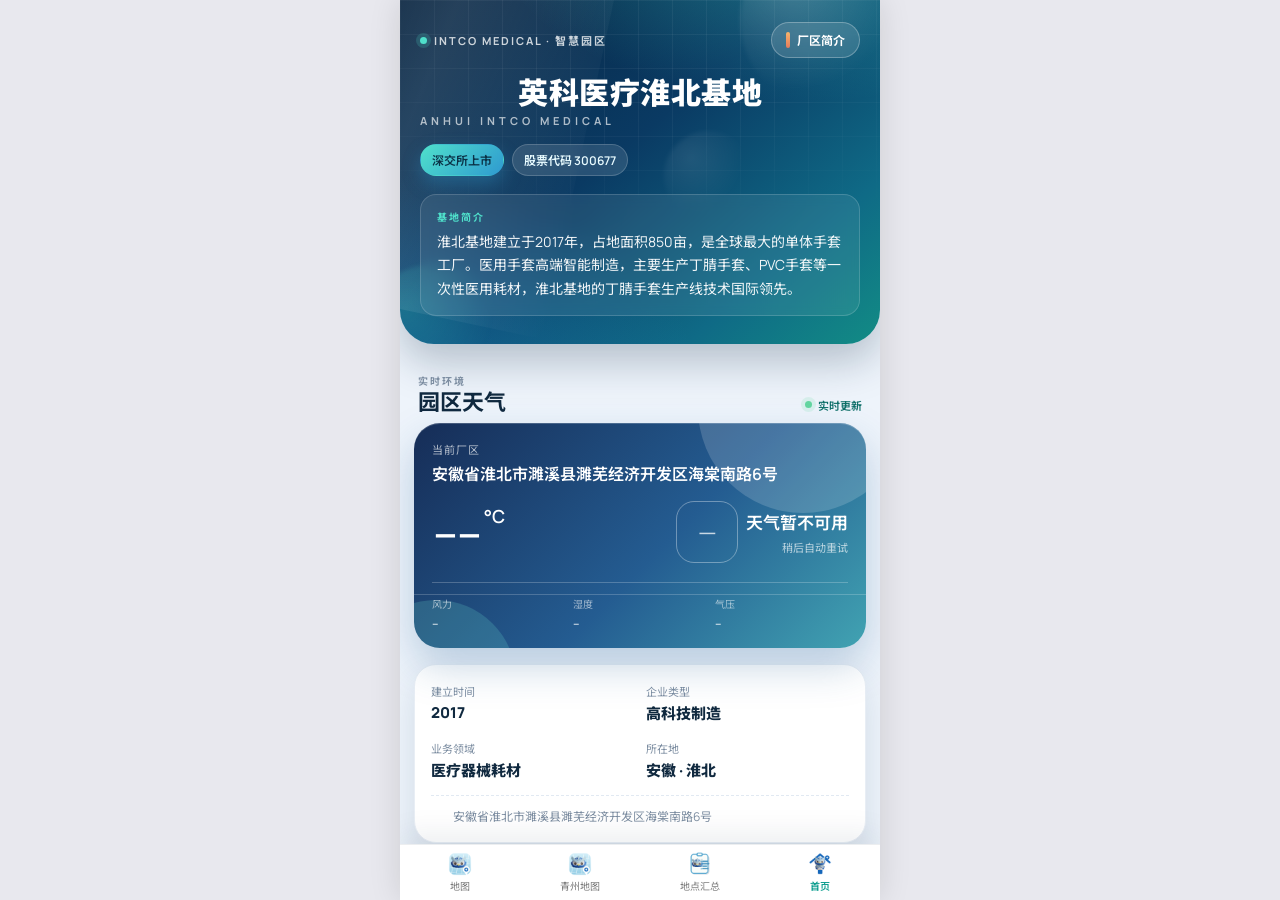
==== commit 9684af2c: "up" ====
--- a/index.html
+++ b/index.html
@@ -102,17 +102,26 @@
 
       <div class="map-right-tools qingzhou-map-tools">
         <div class="location" id="qingzhouMapRestoreBtn" title="还原">
-          <img src="assets/images/restore.png" alt="还原" />
+          <svg width="24" height="24" viewBox="0 0 24 24" fill="none" xmlns="http://www.w3.org/2000/svg" aria-hidden="true">
+            <path d="M3 8V5a2 2 0 0 1 2-2h3" stroke="#31535e" stroke-width="2" stroke-linecap="round" stroke-linejoin="round"/>
+            <path d="M21 8V5a2 2 0 0 0-2-2h-3" stroke="#31535e" stroke-width="2" stroke-linecap="round" stroke-linejoin="round"/>
+            <path d="M3 16v3a2 2 0 0 0 2 2h3" stroke="#31535e" stroke-width="2" stroke-linecap="round" stroke-linejoin="round"/>
+            <path d="M21 16v3a2 2 0 0 1-2 2h-3" stroke="#31535e" stroke-width="2" stroke-linecap="round" stroke-linejoin="round"/>
+            <circle cx="12" cy="12" r="2.5" stroke="#31535e" stroke-width="2" fill="none"/>
+          </svg>
         </div>
         <div class="location" id="qingzhouMapLocationBtn" title="定位">
-          <img src="assets/images/location.png" alt="定位" />
+          <svg width="24" height="24" viewBox="0 0 24 24" fill="none" xmlns="http://www.w3.org/2000/svg" aria-hidden="true">
+            <path d="M20 12a8 8 0 1 1-2.34-5.66" stroke="#31535e" stroke-width="2" stroke-linecap="round" stroke-linejoin="round"/>
+            <path d="M20 3v4h-4" stroke="#31535e" stroke-width="2" stroke-linecap="round" stroke-linejoin="round"/>
+          </svg>
         </div>
         <button class="map-layer-toggle" id="qingzhouMapLayerToggle" title="显示或隐藏厂区贴图">隐藏贴图</button>
       </div>
 
       <!-- 青州罗盘（陀螺仪方向指示） -->
       <div class="qingzhou-compass" id="qingzhouCompass" title="陀螺仪方向">
-        <div class="qingzhou-compass-arrow" id="qingzhouCompassArrow">▲</div>
+        <div class="qingzhou-compass-arrow" id="qingzhouCompassArrow"><span class="needle"></span></div>
         <div class="qingzhou-compass-deg" id="qingzhouCompassDeg">--°</div>
       </div>
     </section>
--- a/css/style.css
+++ b/css/style.css
@@ -419,6 +419,25 @@
 }
 .map-cat.choose { background: linear-gradient(135deg, #236e7a, #174d68); color: #fff; border-color: transparent; box-shadow: 0 6px 14px rgba(23, 77, 104, .22); }
 
+.leaflet-tooltip.points-label {
+  background: transparent;
+  border: none;
+  box-shadow: none;
+  padding: 0;
+  pointer-events: none;
+}
+.leaflet-tooltip.points-label::before { display: none; }
+.points-map-label {
+  padding: 3px 8px;
+  border-radius: 5px;
+  font-weight: 600;
+  line-height: 1.3;
+  white-space: normal;
+  max-width: 120px;
+  text-align: center;
+  box-shadow: 0 2px 6px rgba(0,0,0,.18);
+}
+
 .map-modes {
   position: absolute;
   top: 112px; left: 0; right: 0;
@@ -442,6 +461,25 @@
 
 #leafletMap { position: absolute; inset: 0; z-index: 1; }
 .leaflet-container { background: #dfe9e7; font-family: inherit; }
+/* 拖拽地图时避免贴图层反复重栅格化：交由 GPU 合成 */
+.leaflet-container .leaflet-image-layer {
+  will-change: transform;
+  backface-visibility: hidden;
+}
+.leaflet-container .qingzhou-map-overlay {
+  user-select: none;
+  -webkit-user-select: none;
+  pointer-events: none;
+}
+.leaflet-container .campus-map-overlay {
+  user-select: none;
+  -webkit-user-select: none;
+  pointer-events: none;
+  transform-origin: center center;
+}
+.leaflet-container .leaflet-tile {
+  will-change: transform;
+}
 
 /* ===== 青州地图模块（可整段删除） ===== */
 .page-qingzhou-map { background: #dfe9e7; overflow: hidden; }
@@ -488,17 +526,22 @@
 .qingzhou-compass-arrow {
   position: absolute;
   left: 50%;
-  top: 6px;
-  width: 30px;
-  height: 30px;
-  margin-left: -15px;
-  color: #ef4444;
-  font-size: 18px;
-  font-weight: 900;
-  line-height: 30px;
-  text-align: center;
-  transform-origin: center bottom;
+  top: 50%;
+  width: 0;
+  height: 0;
+  transform-origin: center;
   transition: transform .08s linear;
+}
+.qingzhou-compass-arrow .needle {
+  position: absolute;
+  left: -5px;
+  top: -22px;
+  width: 0;
+  height: 0;
+  border-left: 5px solid transparent;
+  border-right: 5px solid transparent;
+  border-bottom: 16px solid #ef4444;
+  filter: drop-shadow(0 1px 2px rgba(0, 0, 0, .25));
 }
 .qingzhou-compass-deg {
   position: absolute;
@@ -507,6 +550,11 @@
   font-weight: 700;
   color: #31535e;
   letter-spacing: .5px;
+}
+.qingzhou-map-tools .location svg {
+  width: 24px;
+  height: 24px;
+  display: block;
 }
 
 /* 青州用户当前位置 marker */
@@ -527,30 +575,6 @@
   border: 3px solid #fff;
   box-shadow: 0 0 0 3px rgba(22, 119, 255, .28), 0 2px 8px rgba(0, 0, 0, .28);
 }
-.qingzhou-user-marker-icon .user-heading {
-  position: absolute;
-  left: 50%;
-  top: 50%;
-  width: 12px;
-  height: 12px;
-  margin: -6px 0 0 -6px;
-  transform: rotate(var(--heading, 0deg));
-  transform-origin: center;
-}
-.qingzhou-user-marker-icon .user-heading::before {
-  content: '';
-  position: absolute;
-  left: 50%;
-  top: -20px;
-  margin-left: -6px;
-  width: 0;
-  height: 0;
-  border-left: 6px solid transparent;
-  border-right: 6px solid transparent;
-  border-bottom: 14px solid #1677ff;
-  filter: drop-shadow(0 1px 2px rgba(0, 0, 0, .3));
-}
-
 .map-right-tools {
   position: absolute;
   right: 12px;
@@ -601,7 +625,6 @@
   backdrop-filter: blur(12px);
 }
 .map-bottom.hidden { display: none; }
-.leaflet-marker-icon { transition: transform .1s; }
 .leaflet-div-icon { background: transparent; border: 0; }
 
 /* Leaflet 气泡 callout 模拟 */
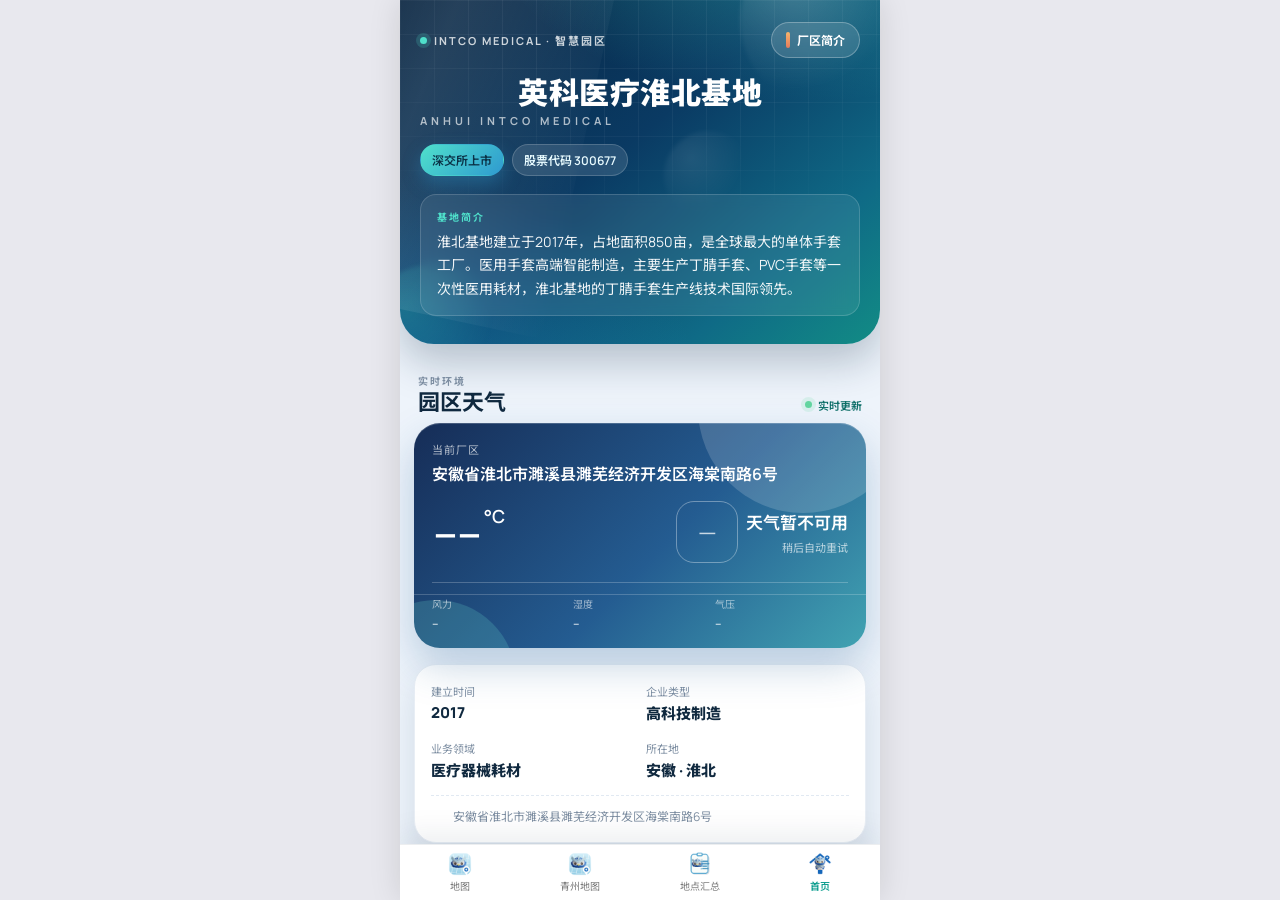
==== commit 13352b34: "完善厂区地图定位与分类交互" ====
--- a/index.html
+++ b/index.html
@@ -4,12 +4,15 @@
   <meta charset="UTF-8" />
   <meta name="viewport" content="width=device-width, initial-scale=1.0, maximum-scale=1.0, user-scalable=no" />
   <meta name="theme-color" content="#0b2a45" />
+  <meta http-equiv="Cache-Control" content="no-cache, no-store, must-revalidate" />
+  <meta http-equiv="Pragma" content="no-cache" />
+  <meta http-equiv="Expires" content="0" />
   <title>安徽英科医疗导航</title>
   <link rel="preconnect" href="https://fonts.googleapis.com" />
   <link rel="preconnect" href="https://fonts.gstatic.com" crossorigin />
   <link rel="stylesheet" href="https://fonts.googleapis.com/css2?family=Manrope:wght@500;700;800&family=Noto+Sans+SC:wght@400;500;700;900&display=swap" />
   <link rel="stylesheet" href="vendor/leaflet/leaflet.css" />
-  <link rel="stylesheet" href="css/style.css" />
+  <link rel="stylesheet" href="css/style.css?v=20260912-9" />
 </head>
 <body>
   <div id="app">
@@ -67,63 +70,6 @@
 
       <!-- 底部按钮 -->
       <div class="map-bottom hidden" id="mapBottomBtn"></div>
-    </section>
-
-    <!-- ======================= 青州地图模块（可整段删除） ======================= -->
-    <section class="page page-qingzhou-map" id="page-qingzhou-map">
-      <div class="map-top-card qingzhou-map-top-card">
-        <div class="map-top-left">
-          <div class="map-field up">
-            <span class="dot start"></span>
-            <input class="map-input" value="" placeholder="当前位置" readonly />
-          </div>
-          <div class="map-field">
-            <span class="dot end"></span>
-            <input class="map-input" id="qingzhouMapEndInput" placeholder="请选择终点" readonly />
-          </div>
-        </div>
-        <div class="map-top-middle">
-          <button class="map-exchange" id="qingzhouMapExchangeBtn" title="对调起点/终点">
-            <img src="https://lbs.gtimg.com/visual/miniprogram-plugin/route-planning/assets/exchange.png" alt="交换" />
-          </button>
-        </div>
-        <div class="map-top-right">
-          <button class="map-route-btn" id="qingzhouMapRouteBtn">路线</button>
-        </div>
-      </div>
-
-      <div class="map-control qingzhou-map-control">
-        <div class="map-campus-wrap">
-          <button class="picker" type="button">地图</button>
-        </div>
-      </div>
-
-      <div id="qingzhouMap"></div>
-
-      <div class="map-right-tools qingzhou-map-tools">
-        <div class="location" id="qingzhouMapRestoreBtn" title="还原">
-          <svg width="24" height="24" viewBox="0 0 24 24" fill="none" xmlns="http://www.w3.org/2000/svg" aria-hidden="true">
-            <path d="M3 8V5a2 2 0 0 1 2-2h3" stroke="#31535e" stroke-width="2" stroke-linecap="round" stroke-linejoin="round"/>
-            <path d="M21 8V5a2 2 0 0 0-2-2h-3" stroke="#31535e" stroke-width="2" stroke-linecap="round" stroke-linejoin="round"/>
-            <path d="M3 16v3a2 2 0 0 0 2 2h3" stroke="#31535e" stroke-width="2" stroke-linecap="round" stroke-linejoin="round"/>
-            <path d="M21 16v3a2 2 0 0 1-2 2h-3" stroke="#31535e" stroke-width="2" stroke-linecap="round" stroke-linejoin="round"/>
-            <circle cx="12" cy="12" r="2.5" stroke="#31535e" stroke-width="2" fill="none"/>
-          </svg>
-        </div>
-        <div class="location" id="qingzhouMapLocationBtn" title="定位">
-          <svg width="24" height="24" viewBox="0 0 24 24" fill="none" xmlns="http://www.w3.org/2000/svg" aria-hidden="true">
-            <path d="M20 12a8 8 0 1 1-2.34-5.66" stroke="#31535e" stroke-width="2" stroke-linecap="round" stroke-linejoin="round"/>
-            <path d="M20 3v4h-4" stroke="#31535e" stroke-width="2" stroke-linecap="round" stroke-linejoin="round"/>
-          </svg>
-        </div>
-        <button class="map-layer-toggle" id="qingzhouMapLayerToggle" title="显示或隐藏厂区贴图">隐藏贴图</button>
-      </div>
-
-      <!-- 青州罗盘（陀螺仪方向指示） -->
-      <div class="qingzhou-compass" id="qingzhouCompass" title="陀螺仪方向">
-        <div class="qingzhou-compass-arrow" id="qingzhouCompassArrow"><span class="needle"></span></div>
-        <div class="qingzhou-compass-deg" id="qingzhouCompassDeg">--°</div>
-      </div>
     </section>
 
     <!-- ======================= 地点汇总 Tab ======================= -->
@@ -235,7 +181,7 @@
       <a class="tab-item" data-route="#/map">
         <img class="tab-icon" src="assets/images/tabbar/icon_map.png" data-alt="assets/images/tabbar/icon_map_HL.png" alt="地图" /><span>地图</span>
       </a>
-      <!-- 青州地图入口（可与上方青州地图模块一起删除） -->
+      <!-- 青州地图入口：与「地图」共用同一套实现，只切换厂区数据 -->
       <a class="tab-item" data-route="#/qingzhou-map">
         <img class="tab-icon" src="assets/images/tabbar/icon_map.png" data-alt="assets/images/tabbar/icon_map_HL.png" alt="青州地图" /><span>青州地图</span>
       </a>
@@ -263,7 +209,7 @@
   </div>
 
   <script src="vendor/leaflet/leaflet.js"></script>
-  <script src="js/data.js"></script>
-  <script src="js/app.js"></script>
+  <script src="js/data.js?v=20260912-9"></script>
+  <script src="js/app.js?v=20260912-9"></script>
 </body>
 </html>
--- a/css/style.css
+++ b/css/style.css
@@ -466,11 +466,6 @@
   will-change: transform;
   backface-visibility: hidden;
 }
-.leaflet-container .qingzhou-map-overlay {
-  user-select: none;
-  -webkit-user-select: none;
-  pointer-events: none;
-}
 .leaflet-container .campus-map-overlay {
   user-select: none;
   -webkit-user-select: none;
@@ -481,18 +476,12 @@
   will-change: transform;
 }
 
-/* ===== 青州地图模块（可整段删除） ===== */
-.page-qingzhou-map { background: #dfe9e7; overflow: hidden; }
-#qingzhouMap { position: absolute; inset: 0; z-index: 1; }
-.qingzhou-map-top-card { z-index: 20; }
-.qingzhou-map-control { z-index: 18; }
-.qingzhou-map-tools { z-index: 20; }
-.qingzhou-map-bottom { z-index: 20; pointer-events: none; color: #31535e; }
-.qingzhou-route-arrow-icon {
+/* ===== 厂区固定引导路线箭头 ===== */
+.map-route-arrow-icon {
   background: transparent;
   border: 0;
 }
-.qingzhou-route-arrow-icon span {
+.map-route-arrow-icon span {
   display: flex;
   width: 18px;
   height: 18px;
@@ -506,64 +495,34 @@
   transform-origin: center;
 }
 
-/* 青州陀螺仪罗盘 */
-.qingzhou-compass {
-  position: absolute;
-  left: 12px;
-  bottom: 112px;
-  z-index: 21;
-  width: 58px;
-  height: 58px;
-  border-radius: 50%;
-  background: rgba(255, 255, 255, .94);
-  border: 1px solid rgba(255, 255, 255, .9);
-  box-shadow: 0 6px 15px rgba(26, 75, 81, .16);
-  display: flex;
-  align-items: center;
-  justify-content: center;
-  pointer-events: none;
-}
-.qingzhou-compass-arrow {
+/* 用户当前位置 marker（实时蓝点，收到朝向后显示箭头） */
+.map-user-marker-icon {
+  position: relative;
+  background: transparent;
+  border: 0;
+}
+.map-user-marker-icon .user-heading {
   position: absolute;
   left: 50%;
   top: 50%;
   width: 0;
   height: 0;
-  transform-origin: center;
-  transition: transform .08s linear;
-}
-.qingzhou-compass-arrow .needle {
-  position: absolute;
-  left: -5px;
-  top: -22px;
-  width: 0;
-  height: 0;
-  border-left: 5px solid transparent;
-  border-right: 5px solid transparent;
-  border-bottom: 16px solid #ef4444;
+  border-left: 7px solid transparent;
+  border-right: 7px solid transparent;
+  border-bottom: 20px solid rgba(22, 119, 255, .9);
+  transform: translate(-50%, -100%) rotate(0deg);
+  transform-origin: 50% 100%;
   filter: drop-shadow(0 1px 2px rgba(0, 0, 0, .25));
-}
-.qingzhou-compass-deg {
-  position: absolute;
-  bottom: 8px;
-  font-size: 10px;
-  font-weight: 700;
-  color: #31535e;
-  letter-spacing: .5px;
-}
-.qingzhou-map-tools .location svg {
-  width: 24px;
-  height: 24px;
-  display: block;
-}
-
-/* 青州用户当前位置 marker */
-.qingzhou-user-marker-icon {
-  position: relative;
-  background: transparent;
-  border: 0;
-}
-.qingzhou-user-marker-icon .user-dot {
+  opacity: 0;
+  visibility: hidden;
+  transition: opacity .12s ease;
+  z-index: 0;
+}
+.map-user-marker-icon .user-heading.visible {
+  opacity: 1;
+  visibility: visible;
+}
+.map-user-marker-icon .user-dot {
   position: absolute;
   left: 50%;
   top: 50%;
@@ -574,6 +533,7 @@
   background: #1677ff;
   border: 3px solid #fff;
   box-shadow: 0 0 0 3px rgba(22, 119, 255, .28), 0 2px 8px rgba(0, 0, 0, .28);
+  z-index: 1;
 }
 .map-right-tools {
   position: absolute;
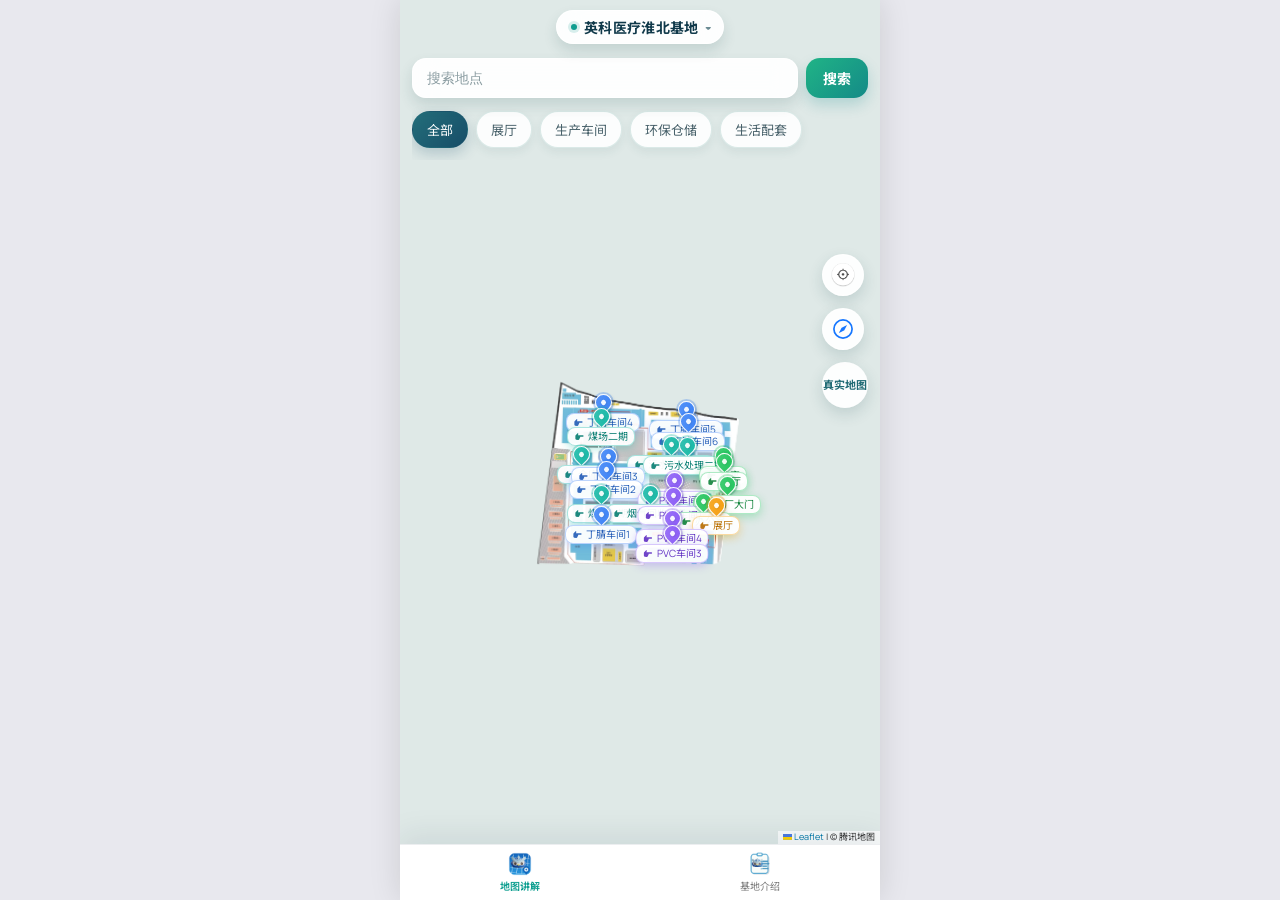
==== commit 64a8e1a4: "up" ====
--- a/index.html
+++ b/index.html
@@ -12,38 +12,25 @@
   <link rel="preconnect" href="https://fonts.gstatic.com" crossorigin />
   <link rel="stylesheet" href="https://fonts.googleapis.com/css2?family=Manrope:wght@500;700;800&family=Noto+Sans+SC:wght@400;500;700;900&display=swap" />
   <link rel="stylesheet" href="vendor/leaflet/leaflet.css" />
-  <link rel="stylesheet" href="css/style.css?v=20260912-9" />
+  <link rel="stylesheet" href="css/style.css?v=20260917-21" />
+  <script src="https://unpkg.com/vconsole@latest/dist/vconsole.min.js"></script>
 </head>
 <body>
   <div id="app">
     <!-- ======================= 地图 Tab ======================= -->
     <section class="page page-map" id="page-map">
-      <div class="map-top-card">
-        <div class="map-top-left">
-          <div class="map-field up">
-            <span class="dot start"></span>
-            <input class="map-input" id="mapStartInput" placeholder="当前地点/起点" readonly />
-          </div>
-          <div class="map-field">
-            <span class="dot end"></span>
-            <input class="map-input" id="mapEndInput" placeholder="请选择终点" readonly />
-          </div>
-        </div>
-        <div class="map-top-middle">
-          <button class="map-exchange" id="mapExchangeBtn" title="对调起点/终点">
-            <img src="https://lbs.gtimg.com/visual/miniprogram-plugin/route-planning/assets/exchange.png" alt="交换" />
-          </button>
-        </div>
-        <div class="map-top-right">
-          <button class="map-route-btn" id="mapRouteBtn">路线</button>
-        </div>
+      <!-- 当前基地名：点开可切换基地 -->
+      <div class="map-base-bar" id="mapCampusWrap">
+        <button class="map-base-btn" id="mapCampusBtn" type="button" aria-label="切换基地"></button>
       </div>
 
-      <!-- 厂区切换 + 分类栏（无路线时） -->
+      <div class="map-search-entry">
+        <input class="map-search-input" id="mapSearchInput" placeholder="搜索地点" autocomplete="off" />
+        <button class="map-search-btn" id="mapSearchBtn" type="button">搜索</button>
+      </div>
+
+      <!-- 分类栏（无路线时） -->
       <div class="map-control" id="mapControl">
-        <div class="map-campus-wrap" id="mapCampusWrap">
-          <button class="picker" id="mapCampusBtn"></button>
-        </div>
         <div class="map-categories" id="mapCategories"></div>
       </div>
 
@@ -65,28 +52,52 @@
         <div class="location" id="mapLocationBtn" title="定位">
           <img src="assets/images/location.png" alt="定位" />
         </div>
-        <button class="map-layer-toggle" id="mapLayerToggle" title="切换厂区示意图/真实地图">示意图</button>
+        <button class="location orientation-permission" id="mapOrientationBtn" title="朝向权限申请" type="button" aria-label="朝向权限申请">
+          <svg class="orientation-icon" viewBox="0 0 24 24" aria-hidden="true" focusable="false">
+            <circle cx="12" cy="12" r="9.1" fill="none" stroke="currentColor" stroke-width="1.7" />
+            <path d="M16.1 7.9 13.3 13.3 7.9 16.1 10.7 10.7z" fill="currentColor" />
+            <path d="M7.9 16.1 10.7 10.7 13.3 13.3z" fill="currentColor" opacity=".38" />
+          </svg>
+        </button>
+        <button class="map-layer-toggle" id="mapLayerToggle" title="切换厂区示意图/真实地图"><span class="lt-line">真实</span><span class="lt-line">地图</span></button>
       </div>
 
       <!-- 底部按钮 -->
       <div class="map-bottom hidden" id="mapBottomBtn"></div>
+
+      <!-- iOS 方向权限引导：iOS 要求「页面内的一次手势」才能申请设备朝向，
+           首次进入时给一个显眼入口，用户不必去找右侧的小按钮 -->
+      <button class="map-orient-hint" id="mapOrientHint" type="button">
+        <svg class="map-orient-hint-icon" viewBox="0 0 24 24" aria-hidden="true" focusable="false">
+          <circle cx="12" cy="12" r="9" fill="none" stroke="currentColor" stroke-width="1.6" />
+          <path d="M16 8 13.4 13.4 8 16 10.6 10.6z" fill="currentColor" />
+        </svg>
+        <span class="map-orient-hint-text">轻触屏幕，开启方向指引</span>
+        <span class="map-orient-hint-go">开启</span>
+      </button>
     </section>
 
-    <!-- ======================= 地点汇总 Tab ======================= -->
+    <!-- ======================= 基地介绍 Tab ======================= -->
     <section class="page page-site" id="page-site">
-      <div class="site-head">
-        <div class="site-head-bg"></div>
-        <div class="site-head-content">
-          <div class="site-head-meta">
-            <span class="site-eyebrow">FACILITY DIRECTORY</span>
-            <h1 class="site-head-title">厂区点位导航</h1>
-            <p class="site-head-sub">按分类浏览厂区全部设施</p>
-          </div>
-          <div class="site-campus" id="siteCampusWrap">
-            <button class="picker" id="siteCampusBtn"></button>
+      <!-- 厂区 Hero：原「首页」顶部区块，现置于基地介绍页最上方 -->
+      <div class="home-hero">
+        <div class="hero-bg"></div>
+        <span class="hero-orb orb-a"></span>
+        <span class="hero-orb orb-b"></span>
+        <span class="hero-orb orb-c"></span>
+        <div class="hero-shine"></div>
+        <div class="hero-top">
+          <span class="hero-eyebrow"><i></i>INTCO MEDICAL · 智慧园区</span>
+          <div class="hero-campus" id="siteCampusWrap">
+            <button class="picker" id="siteCampusBtn" type="button"></button>
           </div>
         </div>
+        <h1 class="home-school-name" id="heroSchoolName"></h1>
+        <div class="home-english" id="heroEnglish"></div>
+        <div class="hero-tags" id="heroTags"></div>
+        <div class="hero-quote" id="heroMotto"></div>
       </div>
+
       <div class="site-body">
         <div class="site-left" id="siteLeft"></div>
         <div class="site-right">
@@ -98,47 +109,6 @@
           <div class="site-content" id="siteContent"></div>
         </div>
       </div>
-    </section>
-
-    <!-- ======================= 首页 Tab ======================= -->
-    <section class="page page-home" id="page-home">
-      <div class="home-hero">
-        <div class="hero-bg"></div>
-        <span class="hero-orb orb-a"></span>
-        <span class="hero-orb orb-b"></span>
-        <span class="hero-orb orb-c"></span>
-        <div class="hero-shine"></div>
-        <div class="hero-top">
-          <span class="hero-eyebrow"><i></i>INTCO MEDICAL · 智慧园区</span>
-          <button class="hero-link" id="homeLabel" type="button"><i></i><span>厂区简介</span></button>
-        </div>
-        <h1 class="home-school-name" id="homeSchoolName"></h1>
-        <div class="home-english" id="homeEnglish"></div>
-        <div class="hero-tags" id="homeTags"></div>
-        <div class="hero-quote" id="homeMotto"></div>
-      </div>
-
-      <section class="home-weather-panel" aria-label="园区天气">
-        <div class="weather-panel-head">
-          <div>
-            <span class="weather-title-kicker">实时环境</span>
-            <h2>园区天气</h2>
-          </div>
-          <span class="weather-live"><i></i>实时更新</span>
-        </div>
-        <div class="weather-card" id="weatherCard"></div>
-      </section>
-
-      <div class="home-info" id="homeInfo"></div>
-
-      <div class="home-banner" id="homeBanner"></div>
-
-      <div class="home-card">
-        <div class="home-card-title"><span class="title-ic">⚡</span>常用功能</div>
-        <div class="home-functions" id="homeFunctions"></div>
-      </div>
-
-      <div class="home-footer" id="homeFooter"></div>
     </section>
 
     <!-- ======================= 子页面（覆盖层） ======================= -->
@@ -179,17 +149,11 @@
     <!-- 底部 TabBar -->
     <nav class="tabbar" id="tabbar">
       <a class="tab-item" data-route="#/map">
-        <img class="tab-icon" src="assets/images/tabbar/icon_map.png" data-alt="assets/images/tabbar/icon_map_HL.png" alt="地图" /><span>地图</span>
+        <img class="tab-icon" src="assets/images/tabbar/icon_map.png" data-alt="assets/images/tabbar/icon_map_HL.png" alt="地图讲解" /><span>地图讲解</span>
       </a>
-      <!-- 青州地图入口：与「地图」共用同一套实现，只切换厂区数据 -->
-      <a class="tab-item" data-route="#/qingzhou-map">
-        <img class="tab-icon" src="assets/images/tabbar/icon_map.png" data-alt="assets/images/tabbar/icon_map_HL.png" alt="青州地图" /><span>青州地图</span>
-      </a>
+      <!-- 「青州地图」tab 已移除：基地切换改由地图页顶部胶囊 / 基地介绍页右上角承担 -->
       <a class="tab-item" data-route="#/site">
-        <img class="tab-icon" src="assets/images/tabbar/icon_collection.png" data-alt="assets/images/tabbar/icon_collection_HL.png" alt="地点汇总" /><span>地点汇总</span>
-      </a>
-      <a class="tab-item" data-route="#/home">
-        <img class="tab-icon" src="assets/images/tabbar/icon_home.png" data-alt="assets/images/tabbar/icon_home_HL.png" alt="首页" /><span>首页</span>
+        <img class="tab-icon" src="assets/images/tabbar/icon_collection.png" data-alt="assets/images/tabbar/icon_collection_HL.png" alt="基地介绍" /><span>基地介绍</span>
       </a>
     </nav>
 
@@ -209,7 +173,8 @@
   </div>
 
   <script src="vendor/leaflet/leaflet.js"></script>
-  <script src="js/data.js?v=20260912-9"></script>
-  <script src="js/app.js?v=20260912-9"></script>
+    <script src="js/data.js?v=20260917-05"></script>
+    <script src="assets/audio/guides/manifest.js?v=20260916-1"></script>
+    <script src="js/app.js?v=20260917-29"></script>
 </body>
 </html>
--- a/css/style.css
+++ b/css/style.css
@@ -261,6 +261,55 @@
   text-overflow: ellipsis;
 }
 .step-arrow { flex: 0 0 auto; color: #a8b6bd; font-size: 16px; font-weight: 600; }
+.voice-btn.explain-voice.explain-voice-mid {
+  margin: 16px 0 4px;
+}
+.explain-sections { margin-top: 4px; }
+.explain-section {
+  margin-top: 10px;
+  padding: 12px 12px 13px;
+  background: #f8fafb;
+  border: 1px solid #e7ecef;
+  border-radius: 10px;
+}
+.explain-section-title {
+  position: relative;
+  padding-left: 11px;
+  color: #173b55;
+  font-size: 14px;
+  font-weight: 700;
+}
+.explain-section-title::before {
+  content: '';
+  position: absolute;
+  left: 0;
+  top: 3px;
+  bottom: 3px;
+  width: 3px;
+  border-radius: 2px;
+  background: linear-gradient(180deg, #1f7f8c, #2a9c8e);
+}
+.explain-section-text {
+  margin: 8px 0 0;
+  color: #5e6f78;
+  font-size: 13px;
+  line-height: 1.8;
+  text-align: justify;
+}
+/* 离线真人音频播放时，高亮当前正在朗读的段落 */
+.explain-section {
+  transition: background .2s ease, border-color .2s ease, box-shadow .2s ease;
+}
+.explain-section.speaking {
+  background: #f0fbf9;
+  border-color: #9dd9cf;
+  box-shadow: 0 6px 16px rgba(42, 156, 142, .14);
+}
+.explain-section.speaking .explain-section-title { color: #1f7081; }
+.explain-section.speaking .explain-section-title::before {
+  background: linear-gradient(180deg, #e48762, #c85d5d);
+}
+.explain-section.speaking .explain-section-text { color: #3c5a63; }
 .voice-btn.explain-voice {
   display: flex;
   align-items: center;
@@ -289,10 +338,15 @@
 }
 .voice-btn.explain-voice .voice-en {
   margin-left: auto;
+  flex: 0 0 auto;
+  padding: 3px 8px;
+  border-radius: 10px;
+  background: rgba(255,255,255,.18);
   font-size: 11px;
-  letter-spacing: 2px;
+  letter-spacing: 0;
   font-weight: 600;
-  color: rgba(255,255,255,.75);
+  white-space: nowrap;
+  color: rgba(255,255,255,.92);
 }
 .voice-btn.explain-voice.playing { background: linear-gradient(90deg, #d05f5f, #e48762); }
 
@@ -333,6 +387,88 @@
 
 /* ===================== 地图页 ===================== */
 .page-map { background: #dfe9e7; }
+/* 顶部基地名（可点切换基地） */
+.map-base-bar {
+  position: absolute;
+  top: 10px; left: 12px; right: 12px;
+  z-index: 22;
+  display: flex;
+  justify-content: center;
+  pointer-events: none;
+}
+.map-base-btn {
+  pointer-events: auto;
+  display: inline-flex;
+  align-items: center;
+  height: 34px;
+  max-width: 100%;
+  padding: 0 12px 0 14px;
+  border: 1px solid rgba(255,255,255,.95);
+  border-radius: 17px;
+  background: rgba(255,255,255,.94);
+  color: #10394a;
+  font-size: 14px;
+  font-weight: 700;
+  letter-spacing: .3px;
+  white-space: nowrap;
+  overflow: hidden;
+  text-overflow: ellipsis;
+  cursor: pointer;
+  box-shadow: 0 7px 14px rgba(26, 75, 81, .14);
+  backdrop-filter: blur(12px);
+  transition: transform .16s ease;
+}
+.map-base-btn::before {
+  content: "";
+  flex: 0 0 auto;
+  width: 6px; height: 6px;
+  margin-right: 7px;
+  border-radius: 50%;
+  background: #0f9d8f;
+  box-shadow: 0 0 0 3px rgba(15, 157, 143, .16);
+}
+.map-base-btn::after { content: "▾"; margin-left: 6px; color: #6b8b93; font-size: 12px; }
+.map-base-btn:active { transform: scale(.96); }
+.map-search-entry {
+  position: absolute;
+  top: 58px;
+  left: 12px;
+  right: 12px;
+  z-index: 20;
+  display: flex;
+  justify-content: flex-end;
+  pointer-events: none;
+  gap: 8px;
+}
+.map-search-input {
+  pointer-events: auto;
+  flex: 1;
+  min-width: 0;
+  height: 40px;
+  padding: 0 14px;
+  border: 1px solid rgba(255,255,255,.95);
+  border-radius: 14px;
+  outline: 0;
+  background: rgba(255,255,255,.94);
+  color: #31535e;
+  font-size: 14px;
+  box-shadow: 0 7px 14px rgba(26, 75, 81, .14);
+  backdrop-filter: blur(12px);
+}
+.map-search-input::placeholder { color: #8a9ca1; }
+.map-search-btn {
+  pointer-events: auto;
+  background: linear-gradient(135deg, #20b486, #148a87);
+  color: #fff;
+  border: 0;
+  border-radius: 14px;
+  padding: 10px 17px;
+  font-size: 14px;
+  font-weight: 700;
+  cursor: pointer;
+  box-shadow: 0 7px 14px rgba(20, 138, 135, .22);
+}
+.map-search-btn:active { transform: scale(.96); }
 .map-top-card {
   position: absolute;
   top: 12px; left: 12px; right: 12px;
@@ -392,12 +528,12 @@
 }
 .map-control {
   position: absolute;
-  top: 112px; left: 12px; right: 12px;
+  top: 106px; left: 12px; right: 12px;
   z-index: 18;
   background: transparent;
 }
-.map-campus-wrap { display: flex; justify-content: center; padding: 4px 0 6px; }
-.map-campus-wrap .picker { background: rgba(255,255,255,.94); border-color: #dbe9e7; border-radius: 16px; box-shadow: 0 5px 12px rgba(36, 86, 91, .1); }
+/* 旧的页内厂区切换行：基地名已上移到 .map-base-bar，这里只留兼容占位 */
+.map-campus-wrap { display: none; }
 .map-categories {
   display: flex;
   gap: 8px;
@@ -440,7 +576,7 @@
 
 .map-modes {
   position: absolute;
-  top: 112px; left: 0; right: 0;
+  top: 158px; left: 0; right: 0;
   z-index: 18;
   display: none;
   justify-content: center;
@@ -516,6 +652,7 @@
   opacity: 0;
   visibility: hidden;
   transition: opacity .12s ease;
+  pointer-events: none;
   z-index: 0;
 }
 .map-user-marker-icon .user-heading.visible {
@@ -538,7 +675,7 @@
 .map-right-tools {
   position: absolute;
   right: 12px;
-  top: 208px;
+  top: 254px;
   z-index: 20;
   display: flex;
   flex-direction: column;
@@ -555,6 +692,16 @@
   overflow: hidden;
 }
 .map-right-tools .location img { width: 24px; height: 24px; object-fit: contain; }
+.map-right-tools .orientation-permission {
+  color: #216b75;
+  padding: 0;
+}
+.map-right-tools .orientation-permission .orientation-icon {
+  width: 24px; height: 24px;
+  display: block;
+}
+.map-right-tools .orientation-permission:active { transform: scale(.94); }
+.map-right-tools .orientation-permission.granted { color: #1677ff; }
 .map-layer-toggle {
   width: 46px; height: 46px;
   background: rgba(255,255,255,.94);
@@ -564,6 +711,13 @@
   font-size: 11px; font-weight: 700; color: #216b75;
   cursor: pointer; line-height: 1.1; padding: 0 4px;
   display: flex; align-items: center; justify-content: center; text-align: center;
+}
+/* 「真实地图」字号 11px，46px 圆钮净宽仅 38px：不强制断行会被折成「真实地/图」。
+   这里用两个 block 行盒固定为「真实 / 地图」两行，label 也统一走 .lt-line。 */
+.map-layer-toggle .lt-line {
+  display: block;
+  line-height: 1.1;
+  white-space: nowrap;
 }
 .map-layer-toggle:active { transform: scale(.94); }
 #mapRestoreBtn.hidden { display: none; }
@@ -585,6 +739,53 @@
   backdrop-filter: blur(12px);
 }
 .map-bottom.hidden { display: none; }
+
+/* ===== iOS 方向权限引导条 =====
+   仅当系统要求「页面内的一次手势」才能申请设备朝向时出现（iOS Safari）。
+   点它 / 点页面任意位置都会走同一条申请逻辑，授权成功后自动消失。
+   它和 .map-bottom 同一位置，出现时把底部按钮条顶上去，避免叠压。 */
+.map-orient-hint {
+  position: absolute;
+  left: 50%;
+  bottom: 12px;
+  transform: translate(-50%, 8px);
+  z-index: 24;
+  display: flex;
+  align-items: center;
+  gap: 8px;
+  max-width: calc(100% - 24px);
+  padding: 9px 12px 9px 14px;
+  border: 1px solid rgba(255,255,255,.95);
+  border-radius: 20px;
+  background: rgba(255,255,255,.96);
+  box-shadow: 0 8px 22px rgba(26, 75, 81, .18);
+  color: #10394a;
+  font-size: 13px;
+  font-weight: 700;
+  font-family: inherit;
+  -webkit-appearance: none;
+  appearance: none;
+  text-align: left;
+  white-space: nowrap;
+  cursor: pointer;
+  opacity: 0;
+  pointer-events: none;
+  transition: opacity .22s ease, transform .22s ease;
+}
+.map-orient-hint.on { opacity: 1; transform: translate(-50%, 0); pointer-events: auto; }
+.map-orient-hint:active { transform: translate(-50%, 0) scale(.97); }
+.map-orient-hint-icon { width: 18px; height: 18px; flex: 0 0 auto; color: #0f9d8f; }
+.map-orient-hint-text { overflow: hidden; text-overflow: ellipsis; }
+.map-orient-hint-go {
+  flex: 0 0 auto;
+  padding: 3px 10px;
+  border-radius: 13px;
+  background: #0f9d8f;
+  color: #fff;
+  font-size: 12px;
+  font-weight: 700;
+}
+.page-map.orient-hint-on .map-bottom { bottom: 64px; }
 .leaflet-div-icon { background: transparent; border: 0; }
 
 /* Leaflet 气泡 callout 模拟 */
@@ -593,6 +794,10 @@
   --marker-deep: #1d5fbd;
   --marker-soft: rgba(47, 128, 237, .34);
   --marker-shadow: rgba(47, 128, 237, .3);
+  /* 标记点几何单一口径：pin 与呼吸光圈共用，必然同心；改这三行即可整体缩放 */
+  --pin-size: 17px;    /* 17 = 原 26 × 2/3，比原来小三分之一 */
+  --pin-left: 11.5px;  /* 圆头圆心保持在容器 x=20，水平居中 */
+  --pin-top: 10.9px;   /* 针尖保持在容器 y≈31.4，缩小后点位不位移 */
   position: relative;
   width: 40px;
   height: 46px;
@@ -634,26 +839,117 @@
   --marker-shadow: rgba(34, 197, 94, .3);
 }
 .campus-marker .marker-pin {
-  width: 26px; height: 26px; border-radius: 50% 50% 50% 0;
+  position: relative;
+  left: var(--pin-left);
+  top: var(--pin-top);
+  width: var(--pin-size); height: var(--pin-size); border-radius: 50% 50% 50% 0;
   transform: rotate(-45deg);
   background: var(--marker-color);
   background: linear-gradient(145deg, color-mix(in srgb, var(--marker-color) 86%, #fff), var(--marker-color));
-  border: 2px solid rgba(255,255,255,.95);
-  box-shadow: 0 3px 6px rgba(20, 48, 68, .24), 0 0 0 3px var(--marker-shadow);
-  margin-left: 7px;
-}
+  border: 1.5px solid rgba(255,255,255,.95);
+  box-shadow: 0 2px 4px rgba(20, 48, 68, .24), 0 0 0 2px var(--marker-shadow);
+}
+/* 圆点：pin 中心的小白点。
+   用 left/top:50% + margin 负半宽对齐，而不是写死像素：
+   50% 解析的「内边距盒中心」= 边框盒中心（border 上下左右对称），
+   于是圆心与 pin 的旋转中心（=圆头圆心）天然重合，不会被 -45° 带偏；
+   尺寸随 --pin-size 等比缩放，改一处即可整体缩放。
+   .start/.end 排除：它们中心另有专属图形（人物图标 / 终点针）。 */
 .campus-marker:not(.start):not(.end) .marker-pin::after {
-  content: ''; position: absolute; left: 7px; top: 7px; width: 8px; height: 8px;
-  border-radius: 50%; background: rgba(255,255,255,.88); transform: rotate(45deg);
-  box-shadow: 0 1px 2px rgba(0,0,0,.12);
+  content: '';
+  position: absolute;
+  left: 50%;
+  top: 50%;
+  width: calc(var(--pin-size) * .3);
+  height: calc(var(--pin-size) * .3);
+  margin: calc(var(--pin-size) * -.15) 0 0 calc(var(--pin-size) * -.15);
+  border-radius: 50%;
+  background: rgba(255, 255, 255, .92);
+  box-shadow: 0 1px 2px rgba(0, 0, 0, .12);
 }
 .campus-marker:not(.start):not(.end) .marker-label {
   color: var(--marker-deep);
   border-color: var(--marker-soft);
   box-shadow: 0 3px 8px var(--marker-shadow);
 }
+/* 呼吸光圈：两圈错峰扩散，提示点位可点击
+   与 .marker-pin 共用 --pin-* 变量 → 盒子与 pin 边框盒完全重合，圆心必然一致 */
+.marker-pulse {
+  position: absolute;
+  left: var(--pin-left);
+  top: var(--pin-top);
+  width: var(--pin-size);
+  height: var(--pin-size);
+  pointer-events: none;
+}
+.marker-pulse::before,
+.marker-pulse::after {
+  content: '';
+  position: absolute;
+  inset: 0;
+  border-radius: 50%;
+  border: 1.5px solid var(--marker-color);
+  opacity: 0;
+  /* 双圈错峰扩散：两圈相位相差半个周期（1.4s），一圈扩散到中途时另一圈从中心起跳，
+     连起来就是持续不断的呼吸波 */
+  animation: markerPulse 2.8s cubic-bezier(.2, .6, .3, 1) infinite;
+  /* 负延时：加载即刻就在动画中段，不需要等一轮才看得见 */
+  animation-delay: calc(var(--pulse-delay, 0s) - 2.8s);
+  will-change: transform, opacity;
+}
+/* 第二圈（::after）单独一套关键帧：终点收得更小、峰值略亮。
+   两圈若用同一套关键帧、只是错开时间，形状完全重合时会糊成一圈，
+   错峰反而看不出来；一大一小交替才看得出层次。 */
+.marker-pulse::after {
+  animation-name: markerPulseB;
+  animation-delay: calc(var(--pulse-delay, 0s) - 1.4s);
+}
+@keyframes markerPulse {          /* 外圈：扩得更远、更淡 */
+  0% { transform: scale(.38); opacity: .55; }
+  55% { opacity: .22; }
+  100% { transform: scale(2.1); opacity: 0; }
+}
+@keyframes markerPulseB {         /* 内圈：收得稍小、峰值稍亮 */
+  0% { transform: scale(.38); opacity: .5; }
+  55% { opacity: .26; }
+  100% { transform: scale(1.62); opacity: 0; }
+}
+/* 点位整体轻微呼吸上浮，与光圈同步 */
+.campus-marker:not(.start):not(.end) {
+  animation: markerBreath 2.8s ease-in-out infinite;
+  animation-delay: calc(var(--pulse-delay, 0s) - 2.8s);
+}
+@keyframes markerBreath {
+  0%, 100% { transform: translateY(0); }
+  50% { transform: translateY(-2.5px); }
+}
+.campus-marker.start .marker-pulse,
+.campus-marker.end .marker-pulse { display: none; }
+.campus-marker:not(.start):not(.end):hover .marker-pin {
+  box-shadow: 0 4px 8px rgba(20, 48, 68, .3), 0 0 0 4px var(--marker-soft);
+}
+/* 系统关闭动画时（Windows 辅助功能→视觉效果→「动画效果」关）：
+   仍然保留「双圈错峰扩散」，只把节奏放慢（2.8s → 4.2s）；
+   取消的是点位整体上下浮动（markerBreath）——那才是最容易引起不适的部分。
+   注意：这里不能用 display:none 砍掉 ::after，否则这些用户只剩单圈，
+   看起来就像"没有双圈错峰扩散"。 */
+@media (prefers-reduced-motion: reduce) {
+  .marker-pulse::before,
+  .marker-pulse::after {
+    animation-duration: 4.2s;
+    animation-delay: calc(var(--pulse-delay, 0s) - 4.2s);
+  }
+  .marker-pulse::after {
+    animation-delay: calc(var(--pulse-delay, 0s) - 2.1s);   /* 仍错峰半个周期 */
+  }
+  .campus-marker:not(.start):not(.end) { animation: none; }
+}
+/* 说明：原先为「工厂大门」单独做了一套绿色门楼图标（.gate / .gate-symbol），
+   现已取消 —— 工厂大门的默认起点按普通点位渲染，与「办公室」完全同款
+   （同尺寸 pin、同 tone-life 配色、同错峰呼吸光圈、标签位置一致）。 */
 .campus-marker.start .marker-pin {
-  position: relative; width: 24px; height: 24px; transform: none; border-radius: 50%; background: #07c160;
+  /* 当前位置图标沿用原尺寸，需抵消基础规则里的 --pin-left/-top 偏移 */
+  position: relative; left: 0; top: 0; width: 24px; height: 24px; transform: none; border-radius: 50%; background: #07c160;
   display: flex; align-items: center; justify-content: center;
   margin-left: 8px;
 }
@@ -688,18 +984,78 @@
   pointer-events: none;
   box-shadow: 0 1px 2px rgba(0,0,0,.12);
 }
+/* 标签前的「小手 + 点击波纹」：提示点位可点击。
+   颜色不写死 —— 一律用 currentColor 跟随标签文字色（各分类的 deep 色）。
+   vertical-align 配合图标（24 画布）的内容中心：
+     内容中心 y = 12（居中）→ 用 -1.5px；
+     内容偏下 n 单位则用 -1.5px + n/24*11px（例：gesture-tap 中心 y=14，偏下 2 → -0.6px）。
+   换图标时须重算，脚本：.workbuddy/final_check.py / verify_marker_geometry.py。 */
+.marker-label .label-tap {
+  position: relative;
+  display: inline-block;
+  width: 11px;
+  height: 11px;
+  margin-right: 3px;
+  vertical-align: -1.5px;
+}
+.marker-label .tap-hand {
+  display: block;
+  width: 11px;
+  height: 11px;
+  fill: currentColor;
+  opacity: .92;
+  /* 轻推动作：和在 1.9s 周期的开头，模拟「点一下」 */
+  animation: tapPress 1.9s cubic-bezier(.2, .6, .3, 1) infinite;
+}
+/* 指尖波纹：开口弧（只留右半段），避免「手指 + 闭环」被读成捏着钥匙。
+   定位基准 —— 实测手指尖（旋转后最右点）在 24 画布 (21.00, 11.00)，
+   换算到 11px 图标 = (9.625px, 5.04px)。
+   盒子 5px、边框 1.25px、只显示右边框 = 约 90° 的右侧开口弧，圆心即盒子中心；
+   left/top 用圆心反推（9.625-2.5 / 5.04-2.5），实测弧心与指尖偏差 0.06px。
+   扩散会略微超出图标盒子，所以 .label-tap 的 margin-right 从 2px 放到 3px 留出余量。 */
+.marker-label .tap-ripple {
+  position: absolute;
+  left: 7.125px;
+  top: 2.6px;
+  width: 5px;
+  height: 5px;
+  border: 1.25px solid transparent;
+  border-right-color: currentColor;
+  border-radius: 50%;
+  opacity: 0;
+  transform-origin: 50% 50%;
+  /* 负延时：加载即刻就在动画中段，不用等一整轮才看见 */
+  animation: tapRipple 1.9s cubic-bezier(.2, .6, .3, 1) infinite;
+  animation-delay: -1.9s;
+}
+.marker-label .tap-ripple-b { animation-delay: -0.95s; }
+@keyframes tapRipple {
+  0%   { transform: scale(.45); opacity: .9; }
+  65%  { opacity: .34; }
+  100% { transform: scale(1.5);  opacity: 0; }
+}
+@keyframes tapPress {
+  0%        { transform: translateX(0); }
+  12%       { transform: translateX(.7px); }
+  26%, 100% { transform: translateX(0); }
+}
+/* 系统关闭动画效果时不静默、也不放大动作：保留静止波纹，保证「可点击」的暗示还在 */
+@media (prefers-reduced-motion: reduce) {
+  .marker-label .tap-hand { animation: none; }
+  .marker-label .tap-ripple {
+    animation: none;
+    transform: scale(1);
+    opacity: .5;
+  }
+  .marker-label .tap-ripple-b { display: none; }
+}
 
 /* Leaflet 控件微调 */
 .leaflet-bottom.leaflet-right .leaflet-control-attribution { font-size: 9px; }
 
-/* ===================== 地点汇总页 ===================== */
+/* ===================== 基地介绍页 ===================== */
 .page-site { background: #fff; }
-.site-campus {
-  position: absolute;
-  top: 8px; right: 12px;
-  z-index: 5;
-}
-.site-body { display: flex; height: 100%; }
+.site-body { display: flex; }
 .site-left {
   width: 78px;
   background: #f0f0f0;
@@ -742,151 +1098,145 @@
 }
 .site-card .site-card-name img { width: 14px; height: 14px; margin-right: 3px; }
 
-/* ===================== 首页 ===================== */
-.page-home { background: #fff; }
-.home-hero { position: relative; padding-top: 8px; }
-.home-hero-label {
-  position: absolute; right: 12px; top: 60%;
-  display: flex; align-items: center; justify-content: center;
-  gap: 8px; color: #1c5874; font-size: 15px; font-weight: 700; letter-spacing: 1px; cursor: pointer;
-  background: rgba(255, 255, 255, .88); border: 1px solid rgba(255, 255, 255, .95);
-  border-radius: 5px 18px 18px 18px; padding: 8px 13px 8px 11px;
-  box-shadow: 0 8px 20px rgba(21, 66, 93, .16); backdrop-filter: blur(8px);
-}
-.home-hero-label::before {
-  content: ''; width: 4px; height: 18px; border-radius: 3px;
-  background: linear-gradient(#f6b56c, #e47b5c);
-}
-.home-school-name {
-  text-align: center; font-size: 22px; font-weight: 700; margin-top: 2px;
-}
-.home-motto { display: flex; justify-content: space-around; padding: 8px 0; }
-.home-motto .badge {
-  color: #fff; border-radius: 15px; padding: 2px 12px; font-size: 14px;
-}
-.home-motto .red { background: #ec3b2ecc; }
-.home-motto .blue { background: #5fa1ec; }
-.home-info {
-  display: flex; justify-content: space-around; text-align: center;
-  font-size: 14px; padding-bottom: 8px;
-}
-.home-info .col { display: flex; flex-direction: column; }
-.home-banner {
-  height: 36px; display: flex; align-items: center; padding-left: 10px;
-  font-size: 15px;
-}
-.home-banner img { width: 26px; height: 26px; margin-right: 12px; object-fit: contain; }
-.home-card { padding: 6px 0; }
-.home-card-title {
-  font-size: 17px; font-weight: 700; padding: 8px 14px 6px;
-}
-.home-functions {
-  display: grid; grid-template-columns: 1fr 1fr; gap: 8px; padding: 0 14px 8px;
-}
-.home-functions button {
-  background: ghostwhite; border: 1px solid #eee; border-radius: 10px;
-  padding: 8px; cursor: pointer;
-}
-.home-functions img { width: 100%; height: auto; border-radius: 6px; }
-.home-weather-panel { margin: 0 14px 16px; padding-top: 16px; }
-.weather-panel-head {
-  display: flex; align-items: flex-end; justify-content: space-between;
-  padding: 0 4px 10px;
-}
-.weather-title-kicker {
-  display: block; color: #7d8ca5; font-size: 10px; font-weight: 700;
-  letter-spacing: 2px; line-height: 1;
-}
-.weather-panel-head h2 { margin: 5px 0 0; color: #26344d; font-size: 22px; line-height: 1; }
-.weather-live {
-  display: inline-flex; align-items: center; gap: 6px; color: #4d6b8d;
-  font-size: 11px; font-weight: 600; white-space: nowrap;
-}
-.weather-live i {
-  width: 7px; height: 7px; border-radius: 50%; background: #63d6a0;
-  box-shadow: 0 0 0 4px rgba(99, 214, 160, .16);
-}
-.weather-card {
-  min-height: 224px; margin: 0; padding: 18px 18px 16px; border-radius: 24px;
-  background: linear-gradient(135deg, #162d57 0%, #245c91 55%, #41a3b2 100%);
-  color: #fff; position: relative; overflow: hidden; isolation: isolate;
-  box-shadow: 0 14px 28px rgba(36, 92, 145, .22);
-}
-.weather-card::before,
-.weather-card::after {
-  content: ''; position: absolute; border-radius: 50%; pointer-events: none; z-index: -1;
-}
-.weather-card::before {
-  width: 210px; height: 210px; top: -120px; right: -42px;
-  background: rgba(255, 255, 255, .13);
-}
-.weather-card::after {
-  width: 160px; height: 160px; bottom: -112px; left: -58px;
-  background: rgba(116, 235, 216, .18);
-}
-.weather-card-content { position: relative; z-index: 1; }
-.weather-location { display: flex; flex-direction: column; gap: 4px; }
-.weather-label { color: rgba(255, 255, 255, .68); font-size: 11px; letter-spacing: 1px; }
-.weather-location strong { font-size: 16px; font-weight: 600; }
-.weather-summary { display: flex; align-items: center; justify-content: space-between; margin-top: 16px; }
-.weather-temp { display: flex; align-items: flex-start; line-height: .9; }
-.weather-temp span { font-size: 64px; font-weight: 300; letter-spacing: -3px; }
-.weather-temp sup { margin: 5px 0 0 4px; font-size: 18px; font-weight: 600; }
-.weather-condition { display: flex; align-items: center; gap: 8px; }
-.weather-condition .icon { width: 62px; height: 62px; object-fit: contain; filter: drop-shadow(0 5px 8px rgba(0, 0, 0, .15)); }
-.weather-empty-icon { display: flex; align-items: center; justify-content: center; width: 62px; height: 62px; border: 1px solid rgba(255,255,255,.35); border-radius: 18px; color: rgba(255,255,255,.75); font-size: 24px; }
-.weather-condition-copy { display: flex; flex-direction: column; gap: 5px; text-align: right; }
-.weather-condition-copy strong { font-size: 17px; font-weight: 600; }
-.weather-condition-copy span { color: rgba(255,255,255,.68); font-size: 11px; }
-.weather-info { display: grid; grid-template-columns: repeat(3, 1fr); gap: 8px; margin-top: 19px; padding-top: 13px; border-top: 1px solid rgba(255,255,255,.22); }
-.weather-metric { display: flex; flex-direction: column; gap: 4px; min-width: 0; }
-.weather-metric span { color: rgba(255,255,255,.58); font-size: 10px; }
-.weather-metric strong { overflow: hidden; color: rgba(255,255,255,.95); font-size: 12px; font-weight: 500; text-overflow: ellipsis; white-space: nowrap; }
-.weather-wave { position: absolute; left: -4%; right: -4%; bottom: -30px; z-index: 0; width: 108%; height: 84px; opacity: .26; mix-blend-mode: screen; }
-.home-footer { text-align: center; font-size: 12px; color: gray; padding: 12px 0 20px; }
-
 /* ===================== 子页：搜索 ===================== */
-.search-root { display: flex; align-items: center; gap: 8px; padding: 12px; background: #fff; }
-.search-root .picker { flex: 0 0 auto; }
+/* 整页可滚动（原来页体 overflow:hidden，结果一多下半截就点不到了）；
+   标题栏吸顶，滚动时仍能返回。底部留出 TabBar 的高度。 */
+.page-search {
+  overflow-y: auto;
+  -webkit-overflow-scrolling: touch;
+  background: linear-gradient(180deg, #eef4fb 0%, #e9f1f9 100%);
+}
+.page-search .sub-nav { position: sticky; top: 0; }
+.search-root,
+.search-history,
+.search-result { flex: 0 0 auto; min-width: 0; }
+.search-result { padding-bottom: calc(var(--tabbar-h) + 14px); }
+
+.search-root { padding: 12px 14px 4px; background: transparent; }
+.search-bar { display: flex; align-items: center; gap: 8px; }
+.search-campus {
+  flex: 0 1 auto; min-width: 0; max-width: 42%; margin: 0;
+  height: 40px; padding: 0 13px; border-radius: 999px;
+  border: 1px solid #dbe7f2; background: #fff; color: #274763;
+  font-size: 13px; font-weight: 700;
+  box-shadow: 0 6px 14px rgba(16, 48, 84, .07);
+}
+.search-campus::after { color: #8ba3b8; }
+.search-field {
+  position: relative; flex: 1 1 0; min-width: 0;
+  display: flex; align-items: center; gap: 7px;
+  height: 40px; padding: 0 12px; border-radius: 999px;
+  background: #fff; border: 1px solid #dbe7f2;
+  box-shadow: 0 6px 14px rgba(16, 48, 84, .07);
+  transition: border-color .18s, box-shadow .18s;
+}
+.search-field:focus-within { border-color: #12b39f; box-shadow: 0 6px 18px rgba(18, 179, 159, .22); }
+.search-field .shi { flex: 0 0 auto; width: 17px; height: 17px; color: #8ba3b8; }
 .search-input {
-  flex: 1; height: 34px; border: 1px solid #aaa; border-radius: 17px;
-  padding: 0 16px; font-size: 14px; outline: 0;
-}
+  flex: 1 1 0; width: 0; min-width: 0; height: 100%;
+  border: 0; border-radius: 0; padding: 0; outline: 0; background: transparent;
+  font-size: 14px; color: #10293f;
+}
+.search-input::placeholder { color: #9db0c2; }
+.search-clear {
+  flex: 0 0 auto; display: none; align-items: center; justify-content: center;
+  width: 20px; height: 20px; padding: 0; border: 0; border-radius: 50%;
+  background: #e2eaf2; color: #5f7992; font-size: 14px; line-height: 1;
+  cursor: pointer;
+}
+.search-clear.show { display: flex; }
 .search-go {
-  flex: 0 0 auto; height: 30px; border-radius: 15px; border: 1px solid #aaa;
-  background: #07c160; color: #fff; font-size: 15px; font-weight: 700;
-  padding: 0 14px; cursor: pointer;
-}
-.search-history { padding: 0 30rpx; background: #fff; }
-.search-history .headline {
-  display: flex; align-items: center; justify-content: space-between;
-  font-size: 16px; font-weight: 700; padding: 12px 0;
-}
-.search-history .headline img { width: 22px; height: 22px; }
-.search-history .headline .title { flex: 1; }
-.search-chunks { padding: 6px 0 12px; }
+  flex: 0 0 auto; height: 40px; padding: 0 16px; border: 0; border-radius: 999px;
+  background: linear-gradient(135deg, #12b39f, #2f9ad0); color: #fff;
+  font-size: 14px; font-weight: 800; cursor: pointer;
+  box-shadow: 0 10px 20px rgba(31, 162, 175, .3);
+  transition: transform .16s ease, box-shadow .16s ease;
+}
+.search-go:active { transform: scale(.96); box-shadow: 0 6px 14px rgba(31, 162, 175, .26); }
+
+.search-panel {
+  margin: 12px 14px 0; padding: 0 14px 12px;
+  background: #fff; border-radius: 18px;
+  box-shadow: 0 10px 26px rgba(16, 48, 84, .08);
+}
+.headline {
+  display: flex; align-items: center; gap: 7px;
+  padding: 13px 0 9px;
+  font-size: 15px; font-weight: 800; color: #10293f;
+}
+.headline .shi { flex: 0 0 auto; width: 17px; height: 17px; color: #12b39f; }
+.headline .title { flex: 0 0 auto; }
+.headline-count {
+  flex: 0 0 auto; margin-left: 1px; padding: 2px 8px; border-radius: 999px;
+  background: #eef4fb; color: #6f8296; font-size: 11px; font-weight: 700;
+}
+.headline-act {
+  flex: 0 0 auto; display: flex; align-items: center; justify-content: center;
+  margin-left: auto; width: 30px; height: 30px; padding: 0;
+  border: 0; border-radius: 10px; background: #f3f7fb; color: #93a7ba; cursor: pointer;
+  transition: background .18s ease, color .18s ease;
+}
+.headline-act .shi { width: 16px; height: 16px; }
+.headline-act:hover { background: #fdecee; color: #d9534f; }
+
+.search-chunks { display: flex; flex-wrap: wrap; gap: 8px; padding: 2px 0 4px; }
 .search-chunk {
-  display: inline-block; font-size: 12px; line-height: 1;
-  padding: 6px 12px; background: #f5f5f5; border: 1px solid #dcdcdc;
-  border-radius: 14px; color: #666; margin: 0 8px 10px 0; cursor: pointer;
-}
-.no-content { text-align: center; color: gray; padding: 16px; }
-.search-result { margin: 12px; background: #fff; }
-.search-result .headline {
-  display: flex; align-items: center; gap: 6px; font-size: 16px; font-weight: 700;
-  padding: 10px 0;
-}
-.search-result .headline img { width: 22px; height: 22px; }
+  padding: 8px 13px; border-radius: 999px;
+  background: #f3f8fc; border: 1px solid #e2ecf6; color: #4a6478;
+  font-size: 12px; line-height: 1; cursor: pointer;
+  transition: background .16s ease, border-color .16s ease, color .16s ease, transform .16s ease;
+}
+.search-chunk:hover { background: #e9f7f5; border-color: #9fe0d6; color: #0d8b7e; }
+.search-chunk:active { transform: scale(.96); }
+.no-content { padding: 8px 0 18px; text-align: center; color: #9db0c2; font-size: 13px; }
+
+.result-list { display: flex; flex-direction: column; }
 .result-item {
-  padding: 12px 4px; border-bottom: 1px solid #eee; cursor: pointer;
-  display: flex; flex-direction: column;
-}
-.result-item .name { font-size: 15px; }
-.result-item .alias { color: gray; font-size: 12px; margin-top: 2px; }
-.result-empty { color: gray; font-size: 16px; padding: 20px; }
+  position: relative; display: flex; align-items: center; gap: 10px;
+  padding: 10px 10px 10px 8px; border-radius: 14px; cursor: pointer;
+  transition: background .16s ease;
+}
+.result-item + .result-item { margin-top: 2px; }
+.result-item:hover { background: #f4f9fd; }
+.ri-idx {
+  flex: 0 0 auto; display: flex; align-items: center; justify-content: center;
+  width: 27px; height: 27px; border-radius: 9px;
+  background: #e8f7f5; color: #12a091;
+  font-family: 'Manrope', sans-serif; font-size: 11px; font-weight: 800;
+}
+.ri-main { flex: 1 1 0; min-width: 0; }
+.result-item .name {
+  font-size: 15px; font-weight: 700; color: #12293f;
+  white-space: nowrap; overflow: hidden; text-overflow: ellipsis;
+}
+.result-item .alias {
+  margin-top: 3px; font-size: 11px; color: #8296a8;
+  white-space: nowrap; overflow: hidden; text-overflow: ellipsis;
+}
+/* 「定位」：以该点位为中心回到「地图讲解」页 */
+.ri-locate {
+  flex: 0 0 auto; display: flex; align-items: center; gap: 4px;
+  padding: 6px 11px; border-radius: 999px;
+  border: 1px solid #cfe6f5; background: #f1f8ff; color: #2b7cba;
+  font-size: 11px; font-weight: 800; cursor: pointer;
+  transition: border-color .16s ease, color .16s ease, background .16s ease, transform .16s ease;
+}
+.ri-locate .shi { flex: 0 0 auto; width: 13px; height: 13px; }
+.ri-locate:hover { border-color: #2b7cba; background: #e4f2ff; color: #1b6494; }
+.ri-locate:active { transform: scale(.94); }
+.ri-arrow { flex: 0 0 auto; width: 15px; height: 15px; color: #c3d3e0; }
+.result-empty {
+  display: flex; flex-direction: column; align-items: center; gap: 4px;
+  padding: 20px 10px 24px; text-align: center; color: #9db0c2;
+}
+.result-empty .shi-lg { width: 34px; height: 34px; color: #c3d3e0; }
+.result-empty p { margin: 6px 0 0; font-size: 14px; font-weight: 700; color: #6f8296; }
+.result-empty span { font-size: 12px; }
+.result-foot { padding: 12px 2px 2px; text-align: center; font-size: 11px; color: #9db0c2; }
 
 /* ===================== 子页：使用说明 ===================== */
 .instruction-body { padding: 14px; background: #f3f3f3; overflow-y: auto; }
+
 .instruction-card { background: #fff; border-radius: 10px; padding: 14px; margin: 4px 0 14px; }
 .instruction-h { display: flex; align-items: center; gap: 8px; font-size: 20px; color: #73a5d6; margin-bottom: 10px; }
 .instruction-h img { width: 24px; height: 24px; }
@@ -956,30 +1306,16 @@
 .pano-btn img { width: 52px; height: 52px; }
 .pano-hint { position: absolute; top: 16px; left: 16px; color: rgba(255,255,255,.9); font-size: 14px; }
 
-/* ===== 首页细节修正 ===== */
-.home-hero-label { top: 58%; right: 8px; }
-.home-motto { flex-wrap: wrap; gap: 6px; padding: 8px 8px; }
-.home-motto .badge { font-size: 13px; padding: 3px 10px; }
-.home-info-sub { font-size: 12px; color: #555; margin-top: 2px; }
-
-.home-hero-label { position: static !important; top: auto !important; right: auto !important; width: fit-content; margin: 2px 10px 0 auto; padding: 8px 13px 8px 11px; }
-
-
 /* ===== 响应式与溢出修正 ===== */
 .search-input { flex: 1 1 0 !important; width: 0 !important; min-width: 0 !important; }
 .search-root { min-width: 0; }
-.home-info { font-size: 13px; }
-.home-info .col { flex: 1 1 0; min-width: 0; padding: 0 4px; }
-.home-info-sub { font-size: 12px; }
-.home-motto { gap: 8px; }
-.home-motto .badge { white-space: nowrap; }
 .map-field { min-width: 0; }
 .map-input { min-width: 0; }
 .map-top-left { min-width: 0; }
 
 
 /* =========================================================
-   高端主题 · 医疗企业版（首页 / 地点汇总 / 全局）
+   高端主题 · 医疗企业版（基地介绍 / 全局）
    ========================================================= */
 :root {
   --t-navy: #071d33;
@@ -1009,10 +1345,10 @@
 .tab-item.active { color: #0d9e8f; }
 
 /* 页面底色 */
-.page-home, .page-site { background: var(--t-bg); }
+.page-site { background: var(--t-bg); }
 
 /* =========================================================
-   首页 Hero
+   厂区 Hero（原「首页」顶部区块，现位于基地介绍页最上方）
    ========================================================= */
 .home-hero {
   position: relative;
@@ -1026,6 +1362,11 @@
   border-radius: 0 0 34px 34px;
   box-shadow: 0 18px 40px rgba(7, 35, 63, .25);
 }
+/* 基地介绍页：Hero 紧贴其下的「厂区点位导航」深色头图，去掉圆角与投影避免出现接缝 */
+.page-site .home-hero {
+  border-radius: 0;
+  box-shadow: none;
+}
 .hero-bg {
   position: absolute; inset: 0; z-index: 0;
   background-image:
@@ -1059,18 +1400,20 @@
 .hero-top { position: relative; z-index: 2; display: flex; align-items: center; justify-content: space-between; gap: 10px; }
 .hero-eyebrow { display: inline-flex; align-items: center; gap: 7px; font-size: 11px; font-weight: 700; letter-spacing: 2px; color: rgba(255,255,255,.78); }
 .hero-eyebrow i { width: 7px; height: 7px; border-radius: 50%; background: #4fe0cb; box-shadow: 0 0 0 4px rgba(79,224,203,.18); }
-.hero-link {
-  display: inline-flex; align-items: center; gap: 7px;
-  padding: 8px 14px; border: 1px solid rgba(255,255,255,.28);
-  border-radius: 999px; background: rgba(255,255,255,.12);
-  color: #fff; font-size: 12px; font-weight: 700; cursor: pointer;
+/* 厂区切换：置于 Hero 右上角（原「厂区简介」入口位置） */
+.hero-campus { position: relative; z-index: 2; flex: 0 0 auto; }
+.hero-campus .picker {
+  display: inline-flex; align-items: center; gap: 2px; min-width: 0; margin: 0;
+  padding: 8px 13px; border-radius: 999px; border: 1px solid rgba(255,255,255,.28);
+  background: rgba(255,255,255,.12); color: #fff; font-size: 12px; font-weight: 700;
+  cursor: pointer; white-space: nowrap;
   backdrop-filter: blur(6px); -webkit-backdrop-filter: blur(6px);
   transition: background .2s, transform .2s;
 }
-.hero-link:hover { background: rgba(255,255,255,.2); transform: translateY(-1px); }
-.hero-link i { width: 4px; height: 16px; border-radius: 3px; background: linear-gradient(#f6b56c,#e47b5c); }
-
-.home-school-name { position: relative; z-index: 2; margin: 18px 0 2px; font-size: 30px; font-weight: 900; letter-spacing: .5px; line-height: 1.15; }
+.hero-campus .picker:hover { background: rgba(255,255,255,.2); transform: translateY(-1px); }
+.hero-campus .picker::after { color: rgba(255,255,255,.75); }
+
+.home-school-name { position: relative; z-index: 2; margin: 18px 0 2px; font-size: 30px; font-weight: 900; letter-spacing: .5px; line-height: 1.15; text-align: center; }
 .home-english { position: relative; z-index: 2; font-size: 11px; font-weight: 700; letter-spacing: 4px; color: rgba(255,255,255,.66); text-transform: uppercase; }
 .hero-tags { position: relative; z-index: 2; display: flex; flex-wrap: wrap; gap: 8px; margin-top: 16px; }
 .hero-tags .tag { display: inline-flex; align-items: center; gap: 5px; padding: 6px 11px; border-radius: 999px; font-size: 12px; font-weight: 600; color: #e8fbff; background: rgba(255,255,255,.12); border: 1px solid rgba(255,255,255,.18); backdrop-filter: blur(4px); }
@@ -1079,82 +1422,22 @@
 .hero-quote .quote-label { display: block; font-size: 10px; font-weight: 700; letter-spacing: 2px; color: #4fe0cb; margin-bottom: 6px; }
 .hero-quote .quote-text { margin: 0; font-size: 14px; line-height: 1.7; color: rgba(255,255,255,.94); }
 
-/* ---- 首页天气 ---- */
-.home-weather-panel { margin: 16px 14px 0; position: relative; z-index: 3; }
-.weather-panel-head { padding: 0 4px 10px; }
-.weather-title-kicker { color: #7c8da1; }
-.weather-panel-head h2 { color: #10293f; }
-.weather-live { color: #0d6f68; }
-.weather-card { border-radius: 26px; box-shadow: 0 18px 40px rgba(36, 92, 145, .26), inset 0 1px 0 rgba(255,255,255,.2); }
-.weather-card::before { background: rgba(255,255,255,.16); }
-
-/* ---- 首页数据速览 ---- */
-.home-info { display: block; text-align: left; margin: 16px 14px 0; padding: 18px 16px 16px; background: var(--t-card); border-radius: 22px; border: 1px solid var(--t-line); box-shadow: var(--t-shadow); }
-.quick-grid { display: grid; grid-template-columns: 1fr 1fr; gap: 16px 12px; }
-.quick { display: flex; flex-direction: column; gap: 3px; min-width: 0; }
-.quick-label { font-size: 11px; color: var(--t-muted); }
-.quick strong { font-size: 15px; font-weight: 800; color: var(--t-text); overflow: hidden; text-overflow: ellipsis; white-space: nowrap; }
-.quick-addr { display: flex; align-items: center; gap: 7px; margin-top: 14px; padding-top: 12px; border-top: 1px dashed #e1e9f2; color: #7c8da1; font-size: 12px; line-height: 1.5; }
-.quick-addr img { width: 15px; height: 15px; flex: 0 0 auto; }
-
-/* ---- 首页欢迎条 ---- */
-.home-banner { display: flex; align-items: center; gap: 10px; margin: 14px 14px 0; padding: 11px 14px; border-radius: 16px; background: linear-gradient(90deg, #e8f6f4, #e8f2fb); color: #14506a; font-size: 13px; border: 1px solid #d9ecf0; }
-.home-banner .banner-ic { width: 24px; height: 24px; object-fit: contain; flex: 0 0 auto; }
-.home-banner span { line-height: 1.4; }
-
-/* ---- 首页常用功能 ---- */
-.home-card { margin: 0; }
-.home-card-title { display: flex; align-items: center; gap: 8px; font-size: 16px; font-weight: 800; color: var(--t-text); padding: 16px 18px 10px; }
-.title-ic { display: inline-flex; align-items: center; justify-content: center; width: 24px; height: 24px; border-radius: 8px; background: linear-gradient(135deg, #12b39f, #2f9ad0); color: #fff; font-size: 13px; box-shadow: 0 6px 14px rgba(47,154,208,.3); }
-.home-functions { display: grid; grid-template-columns: 1fr 1fr; gap: 12px; padding: 0 16px 16px; }
-.home-functions .func-btn { position: relative; display: block; border: 0; margin: 0; padding: 0; background: #fff; border-radius: 18px; overflow: hidden; cursor: pointer; aspect-ratio: 1.5 / 1; box-shadow: 0 10px 24px rgba(16,48,84,.10); transition: transform .18s ease, box-shadow .18s ease; }
-.home-functions .func-btn:hover { transform: translateY(-3px); box-shadow: 0 16px 30px rgba(16,48,84,.16); }
-.home-functions .func-img { width: 100%; height: 100%; object-fit: cover; display: block; }
-.home-functions .func-label { position: absolute; width: 1px; height: 1px; padding: 0; margin: -1px; overflow: hidden; clip: rect(0,0,0,0); white-space: nowrap; border: 0; }
-.home-functions .func-card { position: relative; display: flex; flex-direction: column; align-items: flex-start; justify-content: flex-end; gap: 3px; height: 118px; padding: 14px; border: 0; border-radius: 20px; overflow: hidden; color: #fff; text-align: left; cursor: pointer; box-shadow: 0 12px 26px rgba(16,48,84,.14); transition: transform .18s ease, box-shadow .18s ease; }
-.home-functions .func-card::after { content: ''; position: absolute; inset: 0; background: radial-gradient(120% 120% at 100% 0%, rgba(255,255,255,.30), transparent 46%); pointer-events: none; }
-.home-functions .func-card:hover { transform: translateY(-3px); box-shadow: 0 16px 32px rgba(16,48,84,.18); }
-.func-card-icon { position: absolute; top: 12px; right: 12px; font-size: 27px; filter: drop-shadow(0 4px 8px rgba(0,0,0,.2)); }
-.func-card-label { position: relative; z-index: 1; font-size: 17px; font-weight: 800; letter-spacing: .5px; }
-.func-card-sub { position: relative; z-index: 1; font-size: 11px; font-weight: 500; opacity: .92; }
-.home-functions .func-card.grad-orange { background: linear-gradient(135deg, #f7b267, #ef8f43); }
-.home-functions .func-card.grad-teal { background: linear-gradient(135deg, #12b39f, #0f6a86); }
-.home-functions .func-card.grad-blue { background: linear-gradient(135deg, #3b82f6, #1e56c8); }
-.home-functions .func-card.grad-green { background: linear-gradient(135deg, #35cfa0, #1f9e6f); }
-.home-functions .func-card.grad-red { background: linear-gradient(135deg, #ff7a6b, #ef463b); }
-
-/* ---- 首页页脚 ---- */
-.home-footer { text-align: center; font-size: 12px; color: #9aa7b8; padding: 22px 0 26px; }
-
 /* =========================================================
-   地点汇总页
+   基地介绍页
    ========================================================= */
-.site-head {
-  position: relative; overflow: hidden;
-  padding: 20px 18px 22px; color: #fff;
-  background:
-    radial-gradient(120% 100% at 90% -20%, rgba(64,218,205,.35), transparent 55%),
-    radial-gradient(120% 120% at 0% 120%, rgba(37,151,213,.35), transparent 55%),
-    linear-gradient(135deg, #07233f, #0f6a86 70%, #128c85);
-  border-radius: 0 0 28px 28px;
-  box-shadow: 0 16px 36px rgba(7,35,63,.22);
-}
-.site-head-bg { position: absolute; inset: 0; background-image: linear-gradient(rgba(255,255,255,.06) 1px, transparent 1px), linear-gradient(90deg, rgba(255,255,255,.06) 1px, transparent 1px); background-size: 30px 30px; -webkit-mask-image: radial-gradient(120% 120% at 50% 0%, #000 30%, transparent 78%); mask-image: radial-gradient(120% 120% at 50% 0%, #000 30%, transparent 78%); }
-.site-head-content { position: relative; z-index: 2; display: flex; align-items: flex-start; justify-content: space-between; gap: 12px; }
-.site-eyebrow { display: block; font-size: 10px; font-weight: 700; letter-spacing: 3px; color: rgba(255,255,255,.7); }
-.site-head-title { margin: 6px 0 2px; font-size: 24px; font-weight: 900; letter-spacing: .5px; }
-.site-head-sub { margin: 0; font-size: 12px; color: rgba(255,255,255,.72); }
-.site-campus { flex: 0 0 auto; }
-.site-campus .picker {
-  display: inline-flex; align-items: center; gap: 5px; min-width: 0;
-  padding: 8px 12px; border-radius: 999px; border: 1px solid rgba(255,255,255,.28);
-  background: rgba(255,255,255,.14); color: #fff; font-size: 12px; font-weight: 700; cursor: pointer;
-  backdrop-filter: blur(6px); -webkit-backdrop-filter: blur(6px);
-}
-.site-campus .picker::after { color: rgba(255,255,255,.75); }
-
-.site-body { display: flex; flex-direction: column; height: calc(100% - 118px); }
-.site-left { display: flex; flex-wrap: wrap; gap: 9px; width: auto; flex: 0 0 auto; padding: 14px 16px 8px; background: transparent; }
+/* 原「FACILITY DIRECTORY / 厂区点位导航」深色头图已移除；
+   厂区切换按钮移至上方 Hero 右上角（.hero-campus）。 */
+
+/* 顶部新增 Hero 后，正文不再按固定高度裁剪，改为整页自然滚动（见下方 .site-right） */
+.site-body { display: flex; flex-direction: column; }
+.site-left {
+  display: flex; flex-wrap: wrap; gap: 9px; width: auto; flex: 0 0 auto;
+  padding: 14px 16px 8px;
+  /* 顶部 Hero + 厂区头图会随页面滚走，分类条吸顶保留，避免滚到底部后无法切分类 */
+  position: sticky; top: 0; z-index: 4;
+  background: rgba(255,255,255,.96);
+  backdrop-filter: blur(8px); -webkit-backdrop-filter: blur(8px);
+}
 .site-left::-webkit-scrollbar { display: none; }
 .site-left .site-cat {
   display: inline-flex; align-items: center; gap: 6px; height: auto;
@@ -1170,7 +1453,7 @@
   font-weight: 700;
 }
 .site-left .site-cat .cat-ic { font-size: 15px; line-height: 1; }
-.site-right { flex: 1; overflow-y: auto; padding: 10px 16px 100px; }
+.site-right { flex: 1; overflow: visible; padding: 10px 16px 40px; }
 .site-right::-webkit-scrollbar { width: 0; height: 0; }
 .site-left::-webkit-scrollbar { width: 0; height: 0; }
 .site-title { display: flex; align-items: center; gap: 8px; margin: 4px 4px 14px; font-size: 20px; font-weight: 800; color: var(--t-text); }
@@ -1187,14 +1470,16 @@
 .site-card-num { position: absolute; top: 9px; left: 10px; z-index: 2; font-family: 'Manrope', sans-serif; font-size: 10px; font-weight: 800; color: #fff; background: rgba(6,25,45,.32); border: 1px solid rgba(255,255,255,.28); backdrop-filter: blur(4px); padding: 2px 8px; border-radius: 999px; letter-spacing: 1px; }
 .site-card-type { position: absolute; bottom: 9px; left: 10px; right: 10px; z-index: 2; font-size: 10px; color: rgba(255,255,255,.82); text-overflow: ellipsis; overflow: hidden; white-space: nowrap; }
 .site-card-body { display: block; padding: 11px 12px 13px; }
+.site-card-body .site-card-head { display: flex; align-items: center; gap: 8px; }
 .site-card-body .site-card-name { display: block; margin: 0; font-size: 15px; font-weight: 800; color: #12293f; white-space: nowrap; overflow: hidden; text-overflow: ellipsis; }
+.site-card-body .site-card-head .site-card-name { flex: 1 1 auto; min-width: 0; }
+.site-card-dur { flex: 0 0 auto; font-size: 10px; font-weight: 800; letter-spacing: .3px; color: #1f7fc4; background: #e8f3fc; padding: 2px 7px; border-radius: 999px; }
 .site-card-body .site-card-alias { display: block; margin-top: 4px; font-size: 11px; color: #8296a8; white-space: nowrap; overflow: hidden; text-overflow: ellipsis; }
 
 /* ===== 窄屏适配 ===== */
 @media (max-width: 360px) {
   .home-school-name { font-size: 26px; }
-  .site-head-title { font-size: 21px; }
-  .home-functions .func-card { height: 106px; }
   .home-hero { padding-left: 16px; padding-right: 16px; }
-  .site-head { padding-left: 15px; padding-right: 15px; }
-}
+  .hero-eyebrow { font-size: 10px; letter-spacing: 1px; }
+  .hero-campus .picker { padding: 7px 11px; font-size: 11px; }
+}
